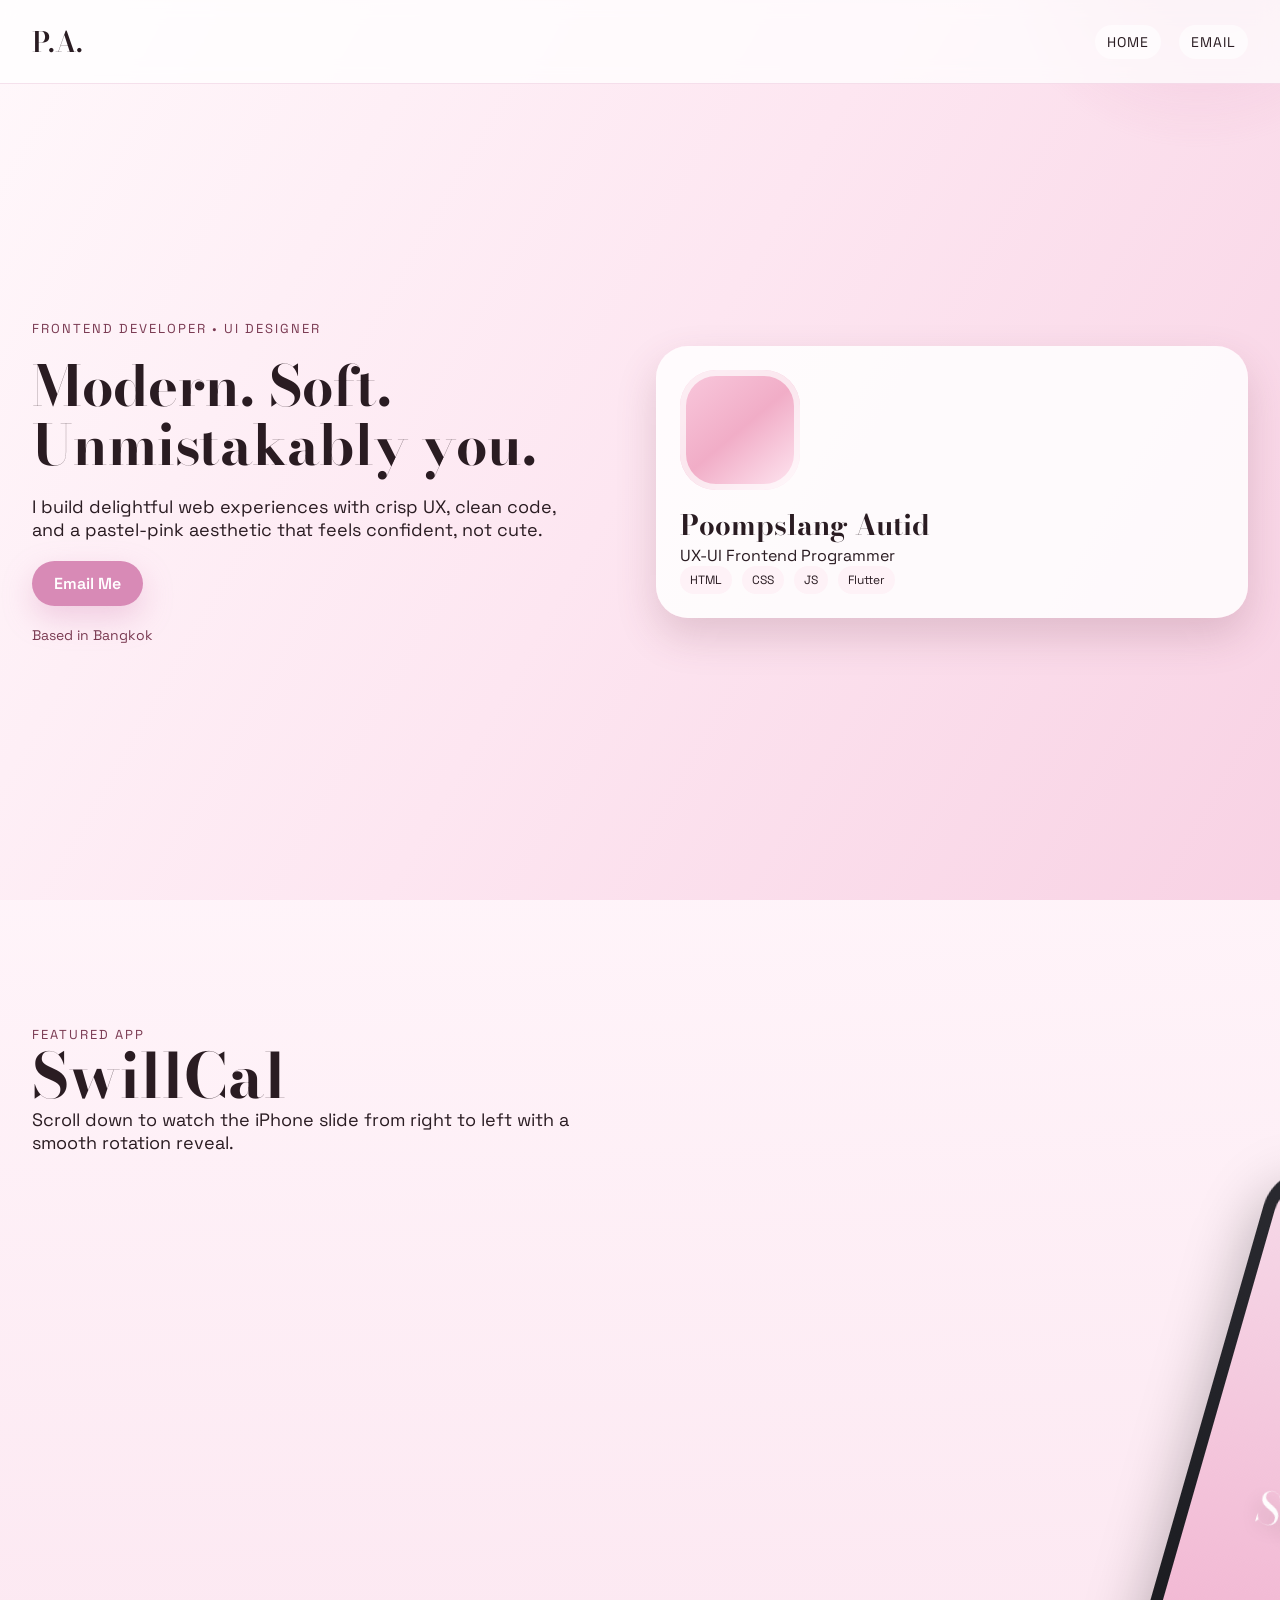
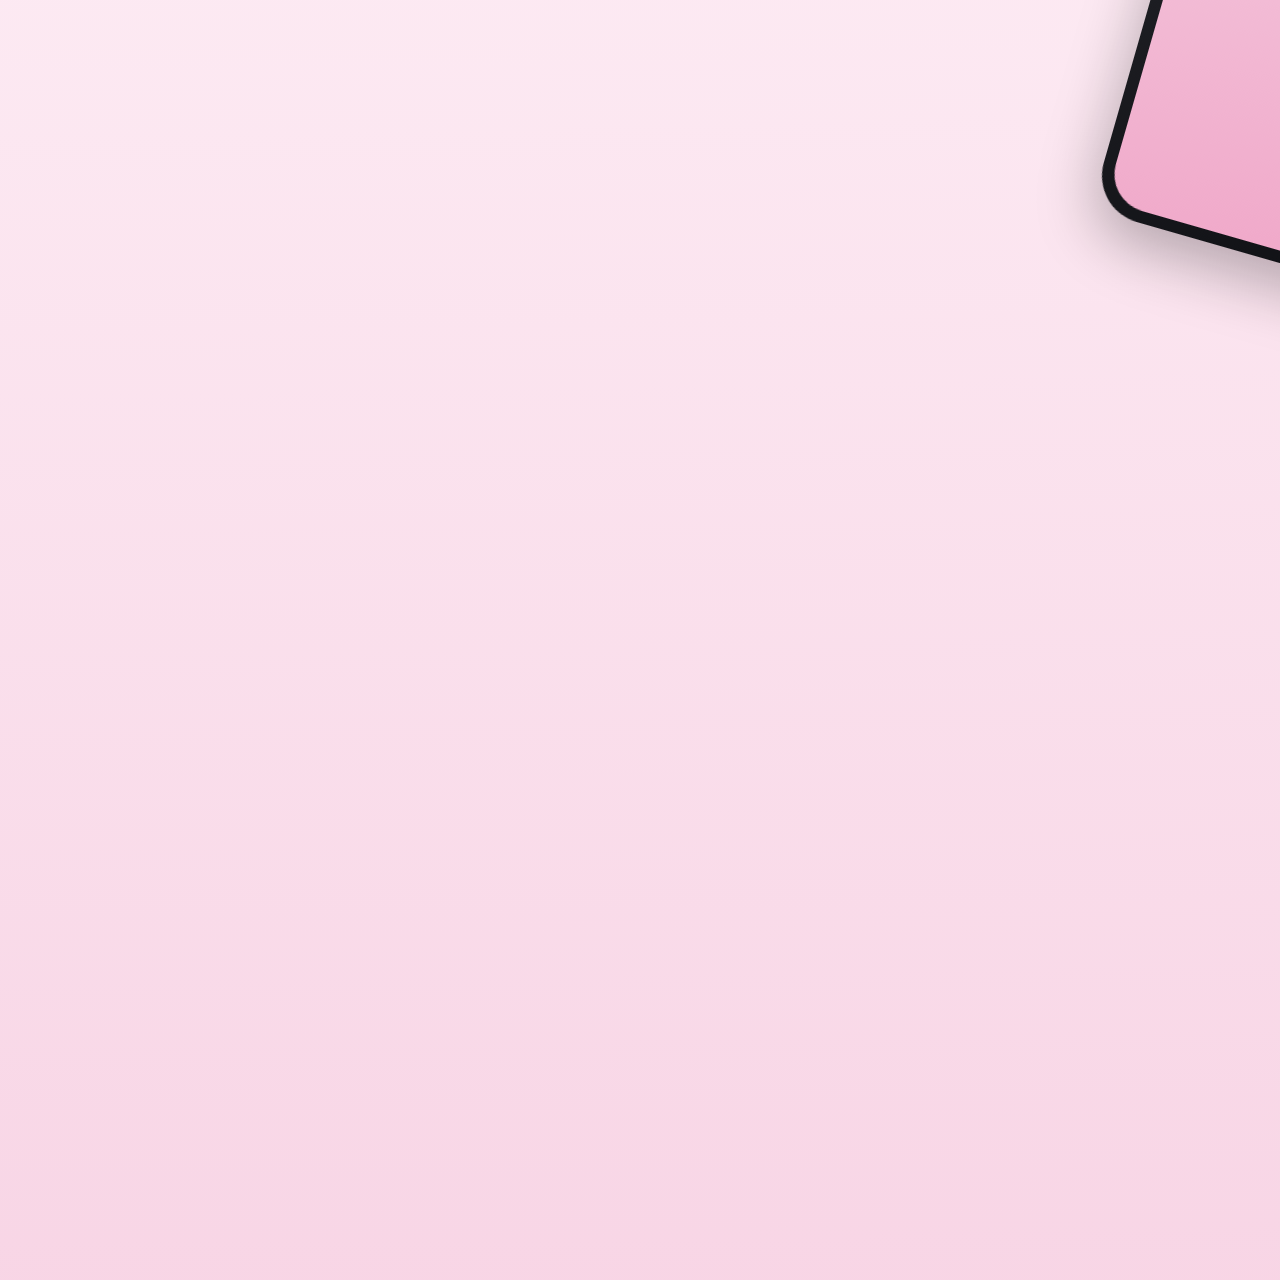
==== index.html @ 68a218cf "190969-2" ====
﻿<!doctype html>
<html lang="en">
  <head>
    <meta charset="utf-8" />
    <meta name="viewport" content="width=device-width, initial-scale=1" />
    <title>Pink Pastel Portfolio</title>
    <link rel="preconnect" href="https://fonts.googleapis.com" />
    <link rel="preconnect" href="https://fonts.gstatic.com" crossorigin />
    <link
      href="https://fonts.googleapis.com/css2?family=Bodoni+Moda:wght@400;500;600;700&family=Space+Grotesk:wght@400;500;600&display=swap"
      rel="stylesheet"
    />
    <link rel="stylesheet" href="styles.css" />
  </head>
  <body>
    <div class="page">
      <header class="hero" id="top">
        <nav class="nav">
          <div class="logo">P.A.</div>
          <div class="nav-links">
            <a href="#top">Home</a>
            <a href="mailto:poompalang8@gmail.com">Email</a>
          </div>
        </nav>

        <div class="hero-grid">
          <div class="hero-copy">
            <p class="eyebrow">Frontend Developer • UI Designer</p>
            <h1>Modern. Soft. Unmistakably you.</h1>
            <p class="lead">
              I build delightful web experiences with crisp UX, clean code, and
              a pastel-pink aesthetic that feels confident, not cute.
            </p>
            <div class="cta-row">
              <a class="btn primary" href="mailto:poompalang8@gmail.com">Email Me</a>
            </div>
            <div class="hero-meta">
              <span>Based in Bangkok</span>
            </div>
          </div>

          <div class="hero-card">
            <div class="avatar"></div>
            <div class="hero-card-body">
              <h2>Poompslang Autid</h2>
              <p>UX-UI Frontend Programmer</p>
              <div class="tag-row">
                <span>HTML</span>
                <span>CSS</span>
                <span>JS</span>
                <span>Flutter</span>
              </div>
            </div>
          </div>
        </div>
      </header>

      <section class="swillcal-showcase" id="swillcal">
        <div class="showcase-copy">
          <p class="eyebrow">Featured App</p>
          <h2>SwillCal</h2>
          <p class="lead">
            Scroll down to watch the iPhone slide from right to left with a smooth
            rotation reveal.
          </p>
        </div>

        <div class="phone-stage" aria-hidden="true">
          <div class="iphone-shell" id="iphoneShell">
            <div class="iphone-notch"></div>
            <div class="iphone-screen">
              <img src="swillcal-app.png" alt="SwillCal app preview" class="phone-screen-image" />
              <div class="screen-fallback">SwillCal</div>
            </div>
          </div>
        </div>
      </section>
    </div>
    <script src="script.js"></script>
  </body>
</html>
---- styles.css ----
﻿:root {
  --pink-100: #fef2f7;
  --pink-500: #d88ab6;
  --rose-700: #7a3a52;
  --ink: #2a1c22;
  --shadow: rgba(122, 58, 82, 0.18);
  --radius-lg: 32px;
  --ease: cubic-bezier(0.2, 0.8, 0.2, 1);
}

* {
  box-sizing: border-box;
  margin: 0;
  padding: 0;
}

body {
  font-family: "Space Grotesk", sans-serif;
  color: var(--ink);
  background: radial-gradient(circle at top left, #fff4f9 0%, #fde7f1 35%, #f8d6e6 70%, #f3c7da 100%);
  overflow-x: hidden;
}

.page {
  min-height: 100vh;
}

a {
  color: inherit;
  text-decoration: none;
}

.hero {
  position: relative;
  min-height: 100vh;
  background: linear-gradient(120deg, #fff8fb 0%, #fde6f1 50%, #f8d2e4 100%);
  display: flex;
  flex-direction: column;
  overflow: hidden;
}

.hero::after {
  content: "";
  position: absolute;
  inset: -30% -10% auto auto;
  width: 420px;
  height: 420px;
  background: radial-gradient(circle, rgba(216, 138, 182, 0.3) 0%, rgba(216, 138, 182, 0) 70%);
  filter: blur(2px);
}

.nav {
  position: absolute;
  top: 0;
  left: 0;
  right: 0;
  display: flex;
  align-items: center;
  justify-content: space-between;
  gap: 16px;
  padding: 20px 32px;
  background: rgba(255, 255, 255, 0.75);
  backdrop-filter: blur(10px);
  border-bottom: 1px solid rgba(216, 138, 182, 0.25);
  z-index: 3;
}

.logo {
  font-family: "Bodoni Moda", serif;
  font-size: 28px;
  font-weight: 600;
  letter-spacing: 1px;
}

.nav-links {
  display: flex;
  gap: 18px;
  font-size: 14px;
  text-transform: uppercase;
  letter-spacing: 1px;
}

.nav-links a {
  padding: 8px 12px;
  border-radius: 999px;
  background: rgba(255, 255, 255, 0.6);
  transition: transform 0.3s var(--ease), box-shadow 0.3s var(--ease);
}

.nav-links a:hover {
  transform: translateY(-2px);
  box-shadow: 0 10px 24px rgba(122, 58, 82, 0.18);
}

.hero-grid {
  flex: 1;
  display: grid;
  grid-template-columns: repeat(auto-fit, minmax(260px, 1fr));
  align-items: center;
  gap: 32px;
  padding: 120px 32px 56px;
}

.hero-copy {
  display: grid;
  gap: 20px;
  position: relative;
  z-index: 1;
}

.eyebrow {
  font-size: 13px;
  text-transform: uppercase;
  letter-spacing: 2px;
  color: var(--rose-700);
}

h1,
h2 {
  font-family: "Bodoni Moda", serif;
  line-height: 1.05;
}

h1 {
  font-size: clamp(36px, 5vw, 56px);
}

.swillcal-showcase h2 {
  font-size: clamp(34px, 6vw, 62px);
}

.lead {
  font-size: 18px;
  max-width: 560px;
}

.cta-row {
  display: flex;
  gap: 16px;
  flex-wrap: wrap;
}

.btn {
  padding: 12px 22px;
  border-radius: 999px;
  font-weight: 600;
  transition: transform 0.3s var(--ease), box-shadow 0.3s var(--ease);
}

.btn.primary {
  background: var(--pink-500);
  color: #fff;
  box-shadow: 0 12px 30px rgba(216, 138, 182, 0.35);
}

.btn:hover {
  transform: translateY(-2px);
}

.hero-meta {
  display: flex;
  gap: 16px;
  font-size: 14px;
  color: var(--rose-700);
}

.hero-card {
  background: rgba(255, 255, 255, 0.85);
  padding: 24px;
  border-radius: var(--radius-lg);
  box-shadow: 0 18px 40px rgba(122, 58, 82, 0.2);
  display: grid;
  gap: 20px;
  animation: float 8s ease-in-out infinite;
}

.avatar {
  width: 120px;
  height: 120px;
  border-radius: 36px;
  background: linear-gradient(140deg, #f9c9dd, #f1adc7, #ffe9f3);
  box-shadow: inset 0 0 0 6px rgba(255, 255, 255, 0.7);
}

.hero-card-body h2 {
  font-size: 28px;
  margin-bottom: 6px;
}

.tag-row {
  display: flex;
  flex-wrap: wrap;
  gap: 10px;
}

.tag-row span {
  background: var(--pink-100);
  padding: 6px 10px;
  border-radius: 999px;
  font-size: 12px;
}

.swillcal-showcase {
  position: relative;
  height: 220vh;
  padding: 14vh 32px;
  background: linear-gradient(180deg, rgba(255, 245, 250, 0.92), rgba(248, 214, 230, 0.95));
}

.showcase-copy {
  position: sticky;
  top: 12vh;
  z-index: 2;
  max-width: 560px;
}

.phone-stage {
  position: sticky;
  top: 14vh;
  height: 72vh;
  pointer-events: none;
}

.iphone-shell {
  position: absolute;
  top: 4vh;
  left: 50%;
  width: min(320px, 84vw);
  aspect-ratio: 9 / 19;
  border-radius: 48px;
  padding: 12px;
  background: linear-gradient(145deg, #2a2a30, #0f1014);
  box-shadow: 0 22px 60px rgba(0, 0, 0, 0.28);
  transform: translate3d(42vw, 0, 0) rotate(16deg);
  will-change: transform;
}

.iphone-notch {
  position: absolute;
  top: 10px;
  left: 50%;
  width: 40%;
  height: 22px;
  border-radius: 0 0 16px 16px;
  background: #0b0b0f;
  transform: translateX(-50%);
  z-index: 2;
}

.iphone-screen {
  position: relative;
  width: 100%;
  height: 100%;
  border-radius: 38px;
  overflow: hidden;
  background: linear-gradient(170deg, #f6d9e8, #f0a8c9);
}

.phone-screen-image {
  width: 100%;
  height: 100%;
  object-fit: cover;
  display: block;
}

.screen-fallback {
  position: absolute;
  inset: 0;
  display: grid;
  place-items: center;
  font-family: "Bodoni Moda", serif;
  font-size: clamp(28px, 5vw, 44px);
  color: rgba(255, 255, 255, 0.95);
  text-shadow: 0 8px 20px rgba(0, 0, 0, 0.2);
}

@keyframes float {
  0%,
  100% {
    transform: translateY(0);
  }
  50% {
    transform: translateY(-12px);
  }
}

@media (max-width: 720px) {
  .nav {
    flex-direction: column;
    align-items: flex-start;
    padding: 16px 20px;
  }

  .nav-links {
    flex-wrap: wrap;
  }

  .hero-grid {
    padding: 130px 20px 40px;
  }

  .swillcal-showcase {
    padding: 12vh 20px;
    height: 200vh;
  }

  .iphone-shell {
    width: min(280px, 86vw);
  }
}
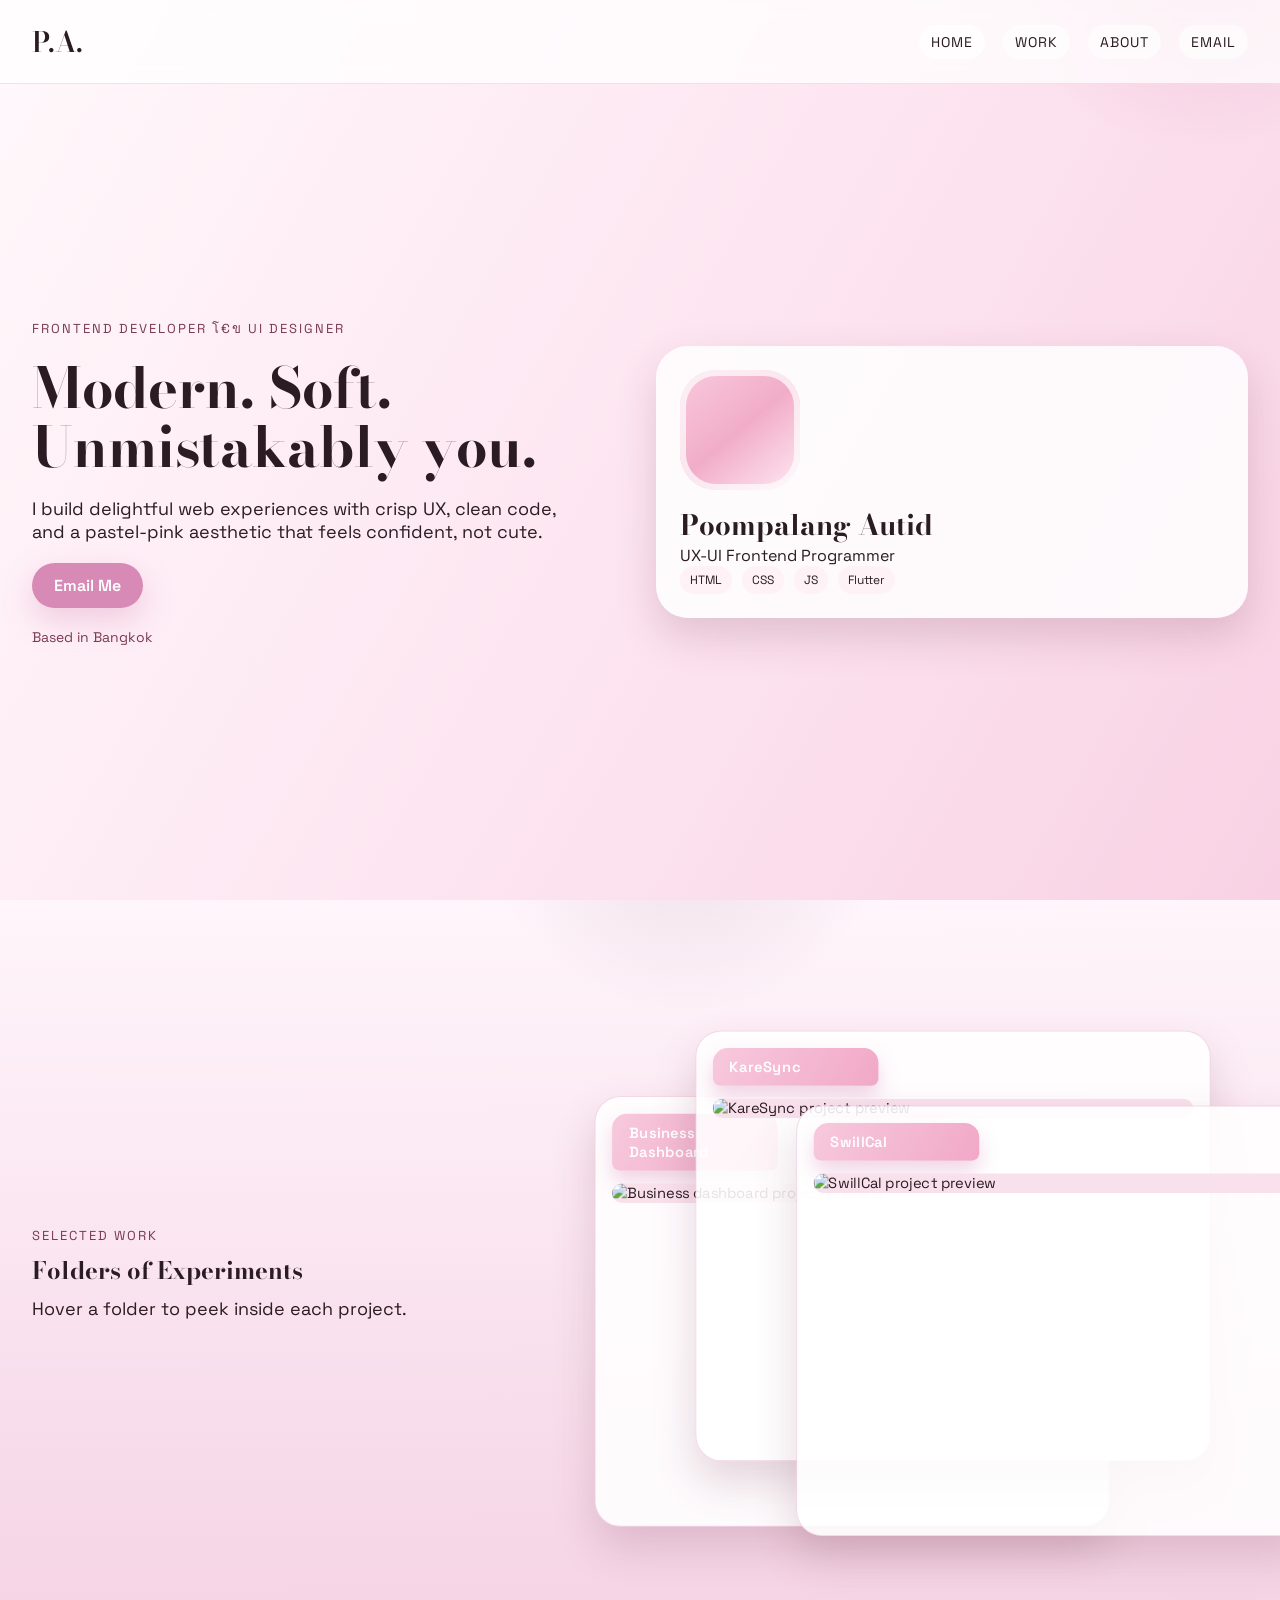
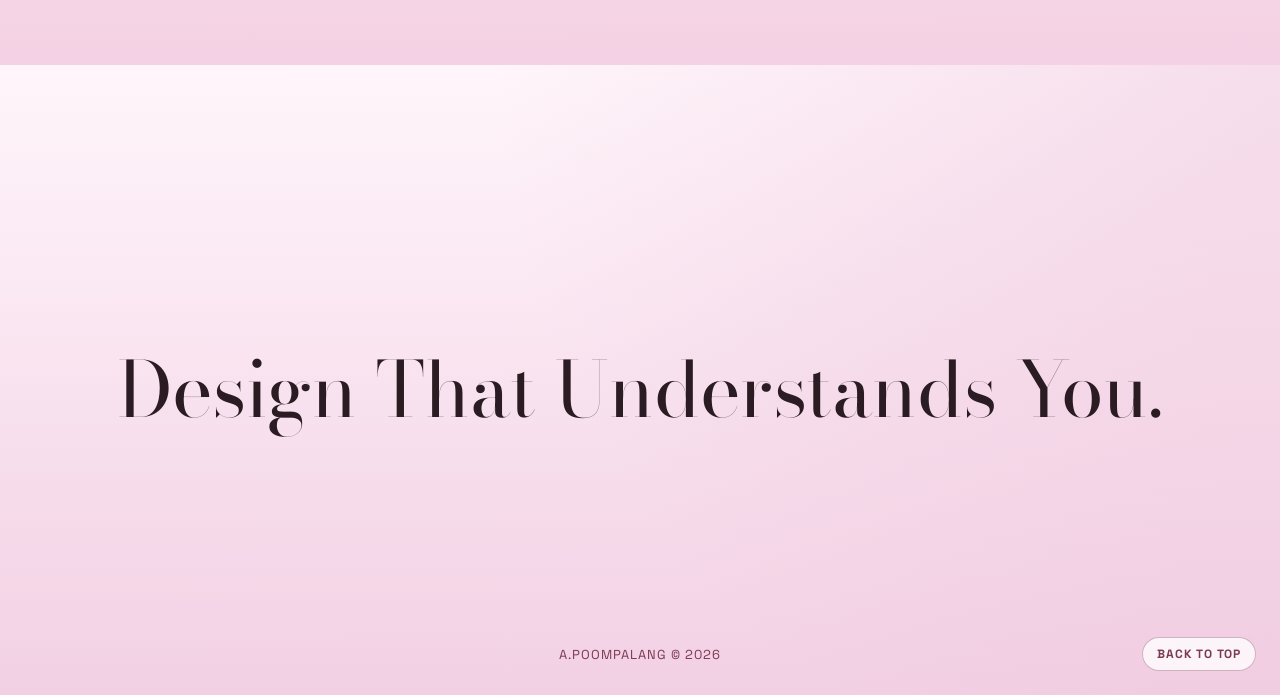
==== commit 78a2fe20: "250369" ====
--- a/index.html
+++ b/index.html
@@ -1,4 +1,4 @@
-﻿<!doctype html>
+<!doctype html>
 <html lang="en">
   <head>
     <meta charset="utf-8" />
@@ -18,14 +18,16 @@
         <nav class="nav">
           <div class="logo">P.A.</div>
           <div class="nav-links">
-            <a href="#top">Home</a>
+            <a href="index.html#top">Home</a>
+            <a href="index.html#work">Work</a>
+            <a href="about.html">About</a>
             <a href="mailto:poompalang8@gmail.com">Email</a>
           </div>
         </nav>
 
         <div class="hero-grid">
           <div class="hero-copy">
-            <p class="eyebrow">Frontend Developer • UI Designer</p>
+            <p class="eyebrow">Frontend Developer โ€ข UI Designer</p>
             <h1>Modern. Soft. Unmistakably you.</h1>
             <p class="lead">
               I build delightful web experiences with crisp UX, clean code, and
@@ -42,7 +44,7 @@
           <div class="hero-card">
             <div class="avatar"></div>
             <div class="hero-card-body">
-              <h2>Poompslang Autid</h2>
+              <h2>Poompalang Autid</h2>
               <p>UX-UI Frontend Programmer</p>
               <div class="tag-row">
                 <span>HTML</span>
@@ -54,28 +56,69 @@
           </div>
         </div>
       </header>
-
-      <section class="swillcal-showcase" id="swillcal">
-        <div class="showcase-copy">
-          <p class="eyebrow">Featured App</p>
-          <h2>SwillCal</h2>
-          <p class="lead">
-            Scroll down to watch the iPhone slide from right to left with a smooth
-            rotation reveal.
-          </p>
+      <section class="work-folders" id="work">
+        <div class="work-header">
+          <p class="eyebrow">Selected Work</p>
+          <h2>Folders of Experiments</h2>
+          <p class="lead">Hover a folder to peek inside each project.</p>
         </div>
 
-        <div class="phone-stage" aria-hidden="true">
-          <div class="iphone-shell" id="iphoneShell">
-            <div class="iphone-notch"></div>
-            <div class="iphone-screen">
-              <img src="swillcal-app.png" alt="SwillCal app preview" class="phone-screen-image" />
-              <div class="screen-fallback">SwillCal</div>
+                <div class="folder-stack" aria-label="Project folders">
+          <a class="folder-card" href="business-dashboard.html" style="--offset-x: -18%; --offset-y: 8%;">
+            <div class="folder-tab">Business Dashboard</div>
+            <div class="folder-body">
+              <img src="work-3.jpg" alt="Business dashboard project preview" />
             </div>
-          </div>
+          </a>
+
+          <a class="folder-card" href="karesync.html" style="--offset-x: 0%; --offset-y: -6%;">
+            <div class="folder-tab">KareSync</div>
+            <div class="folder-body">
+              <img src="work-2.jpg" alt="KareSync project preview" />
+            </div>
+          </a>
+
+          <a class="folder-card" href="swillcal.html" style="--offset-x: 18%; --offset-y: 10%;">
+            <div class="folder-tab">SwillCal</div>
+            <div class="folder-body">
+              <img src="work-1.jpg" alt="SwillCal project preview" />
+            </div>
+          </a>
         </div>
+      
       </section>
-    </div>
+                  <section class="design-footer" aria-label="Design statement">
+        <div class="design-stage">
+          <a class="design-target" href="about.html" aria-label="Go to About page">
+            <span class="design-text">Design That Understands You.</span>
+            <div class="design-box" aria-hidden="true">
+              <span class="handle tl"></span>
+              <span class="handle tc"></span>
+              <span class="handle tr"></span>
+              <span class="handle cl"></span>
+              <span class="handle cr"></span>
+              <span class="handle bl"></span>
+              <span class="handle bc"></span>
+              <span class="handle br"></span>
+              <span class="design-label">Text</span>
+            </div>
+            <div class="hover-cursor" aria-hidden="true">
+              <span class="cursor-pill">explore more.</span>
+              <span class="cursor-star star-a"></span>
+              <span class="cursor-star star-b"></span>
+            </div>
+                    </a>
+        </div>
+        <div class="design-footer-meta">
+          <p class="footer-signature">A.POOMPALANG &copy; 2026</p>
+          <a class="back-top" href="#top">Back to top</a>
+        </div>
+      </section>    </div>
     <script src="script.js"></script>
   </body>
 </html>
+
+
+
+
+
--- a/styles.css
+++ b/styles.css
@@ -1,4 +1,4 @@
-﻿:root {
+:root {
   --pink-100: #fef2f7;
   --pink-500: #d88ab6;
   --rose-700: #7a3a52;
@@ -6,6 +6,7 @@
   --shadow: rgba(122, 58, 82, 0.18);
   --radius-lg: 32px;
   --ease: cubic-bezier(0.2, 0.8, 0.2, 1);
+  --heart-cursor: url("data:image/svg+xml,%3Csvg xmlns=%22http://www.w3.org/2000/svg%22 width=%2228%22 height=%2228%22 viewBox=%220 0 28 28%22%3E%3Cpath fill=%22%23f07aac%22 d=%22M14 24.2 4.8 14.9C2.4 12.5 2.4 8.6 4.8 6.2 7.2 3.8 11.1 3.8 13.5 6.2L14 6.7l.5-.5c2.4-2.4 6.3-2.4 8.7 0 2.4 2.4 2.4 6.3 0 8.7z%22/%3E%3Cpath fill=%22%23ffc1de%22 d=%22M10 7.7c.9-.9 2-.9 2.9 0l1.1 1.1-1.3 1.3-1-1c-.4-.4-.9-.4-1.3 0l-.6.6-1.3-1.3z%22/%3E%3C/svg%3E") 12 12;
 }
 
 * {
@@ -19,6 +20,18 @@
   color: var(--ink);
   background: radial-gradient(circle at top left, #fff4f9 0%, #fde7f1 35%, #f8d6e6 70%, #f3c7da 100%);
   overflow-x: hidden;
+  cursor: var(--heart-cursor), auto;
+}
+
+a,
+button,
+.btn,
+.folder-card,
+.design-target,
+.detail-back,
+.about-home,
+.back-top {
+  cursor: var(--heart-cursor), pointer;
 }
 
 .page {
@@ -62,7 +75,7 @@
   background: rgba(255, 255, 255, 0.75);
   backdrop-filter: blur(10px);
   border-bottom: 1px solid rgba(216, 138, 182, 0.25);
-  z-index: 3;
+  z-index: 30;
 }
 
 .logo {
@@ -125,7 +138,7 @@
   font-size: clamp(36px, 5vw, 56px);
 }
 
-.swillcal-showcase h2 {
+.app-showcase h2 {
   font-size: clamp(34px, 6vw, 62px);
 }
 
@@ -200,78 +213,496 @@
   font-size: 12px;
 }
 
-.swillcal-showcase {
-  position: relative;
-  height: 220vh;
-  padding: 14vh 32px;
-  background: linear-gradient(180deg, rgba(255, 245, 250, 0.92), rgba(248, 214, 230, 0.95));
-}
-
-.showcase-copy {
-  position: sticky;
-  top: 12vh;
+.work-folders {
+  min-height: 85vh;
+  padding: 12vh 32px 14vh;
+  background: linear-gradient(180deg, rgba(255, 246, 251, 0.96), rgba(244, 209, 228, 0.95));
+  display: grid;
+  grid-template-columns: repeat(2, minmax(0, 1fr));
+  align-items: center;
+  gap: 36px;
+  position: relative;
+  overflow: hidden;
+}
+
+.work-folders::before {
+  content: "";
+  position: absolute;
+  inset: -40% 30% auto auto;
+  width: 420px;
+  height: 420px;
+  background: radial-gradient(circle, rgba(122, 58, 82, 0.14) 0%, rgba(122, 58, 82, 0) 70%);
+  z-index: 0;
+}
+
+.work-header {
+  position: relative;
   z-index: 2;
+  display: grid;
+  gap: 14px;
   max-width: 560px;
 }
 
-.phone-stage {
-  position: sticky;
-  top: 14vh;
-  height: 72vh;
-  pointer-events: none;
-}
-
-.iphone-shell {
-  position: absolute;
-  top: 4vh;
-  left: 50%;
-  width: min(320px, 84vw);
-  aspect-ratio: 9 / 19;
-  border-radius: 48px;
-  padding: 12px;
-  background: linear-gradient(145deg, #2a2a30, #0f1014);
-  box-shadow: 0 22px 60px rgba(0, 0, 0, 0.28);
-  transform: translate3d(42vw, 0, 0) rotate(16deg);
-  will-change: transform;
-}
-
-.iphone-notch {
-  position: absolute;
-  top: 10px;
-  left: 50%;
-  width: 40%;
-  height: 22px;
-  border-radius: 0 0 16px 16px;
-  background: #0b0b0f;
-  transform: translateX(-50%);
+.folder-stack {
+  position: relative;
+  justify-self: end;
+  width: 100%;
+  min-height: 520px;
+  display: grid;
+  place-items: center;
+  gap: 20px;
   z-index: 2;
 }
 
-.iphone-screen {
-  position: relative;
-  width: 100%;
-  height: 100%;
-  border-radius: 38px;
+.folder-card {
+  position: absolute;
+  width: min(560px, 48vw);
+  min-height: 52vh;
+  border-radius: 28px;
+  background: rgba(255, 255, 255, 0.88);
+  box-shadow: 0 22px 46px rgba(122, 58, 82, 0.2);
+  border: 1px solid rgba(216, 138, 182, 0.35);
+  padding: 18px 18px 22px;
+  transform: translate(var(--offset-x), var(--offset-y)) scale(0.92);
+  transition: transform 0.45s var(--ease), box-shadow 0.45s var(--ease);
+}
+
+.folder-tab {
+  width: 180px;
+  padding: 10px 18px;
+  border-radius: 16px 16px 8px 8px;
+  background: linear-gradient(120deg, #f7c9dd, #f1a8c7);
+  color: #fff;
+  font-weight: 600;
+  letter-spacing: 0.5px;
+  box-shadow: 0 12px 22px rgba(216, 138, 182, 0.35);
+}
+
+.folder-body {
+  margin-top: 14px;
+  border-radius: 20px;
   overflow: hidden;
-  background: linear-gradient(170deg, #f6d9e8, #f0a8c9);
-}
-
-.phone-screen-image {
+  background: #f9e1ec;
+  height: 68%;
+  display: grid;
+  place-items: center;
+}
+
+.folder-body img {
   width: 100%;
   height: 100%;
   object-fit: cover;
   display: block;
 }
 
-.screen-fallback {
-  position: absolute;
-  inset: 0;
+.folder-card:hover,
+.folder-card:focus-within {
+  transform: translate(var(--offset-x), var(--offset-y)) scale(1) translateY(-12px);
+  box-shadow: 0 30px 70px rgba(122, 58, 82, 0.28);
+  z-index: 5;
+}
+
+.design-footer {
+  min-height: 70vh;
+  padding: 12vh 24px 88px;
+  position: relative;
+  display: grid;
+  align-items: center;
+  background: radial-gradient(circle at top right, rgba(216, 138, 182, 0.22), transparent 55%),
+    linear-gradient(180deg, rgba(255, 246, 251, 0.98), rgba(242, 208, 228, 0.96));
+}
+
+.design-stage {
+  width: 100%;
+  display: flex;
+  justify-content: center;
+}
+
+.design-target {
+  position: relative;
+  display: inline-block;
+  text-align: center;
+}
+
+.design-target.is-hovering {
+  cursor: var(--heart-cursor), pointer;
+}
+
+.design-text {
+  font-family: "Bodoni Moda", serif;
+  font-size: clamp(44px, 6vw, 92px);
+  line-height: 1.04;
+}
+
+.design-box {
+  position: absolute;
+  inset: -22px -28px;
+  border: 2px solid rgba(122, 58, 82, 0.55);
+  border-radius: 16px;
+  opacity: 0;
+  transform: translateY(8px) scale(0.98);
+  transition: opacity 0.4s var(--ease), transform 0.4s var(--ease);
+  pointer-events: none;
+}
+
+.design-target:hover .design-box {
+  opacity: 1;
+  transform: translateY(0) scale(1);
+}
+
+.design-label {
+  position: absolute;
+  top: -14px;
+  left: 18px;
+  padding: 4px 10px;
+  font-size: 11px;
+  letter-spacing: 1px;
+  text-transform: uppercase;
+  border-radius: 10px;
+  background: #fff;
+  color: var(--rose-700);
+  border: 1px solid rgba(122, 58, 82, 0.35);
+}
+
+.handle {
+  position: absolute;
+  width: 10px;
+  height: 10px;
+  border-radius: 50%;
+  background: #fff;
+  border: 2px solid var(--rose-700);
+}
+
+.handle.tl { top: -6px; left: -6px; }
+.handle.tc { top: -6px; left: 50%; transform: translateX(-50%); }
+.handle.tr { top: -6px; right: -6px; }
+.handle.cl { top: 50%; left: -6px; transform: translateY(-50%); }
+.handle.cr { top: 50%; right: -6px; transform: translateY(-50%); }
+.handle.bl { bottom: -6px; left: -6px; }
+.handle.bc { bottom: -6px; left: 50%; transform: translateX(-50%); }
+.handle.br { bottom: -6px; right: -6px; }
+
+.hover-cursor {
+  position: absolute;
+  left: 0;
+  top: 0;
+  opacity: 0;
+  transform: translate(calc(var(--cursor-x, 0px) + 16px), calc(var(--cursor-y, 0px) - 16px)) scale(0.88);
+  transition: opacity 0.22s ease, transform 0.22s ease;
+  pointer-events: none;
+  z-index: 6;
+}
+
+.design-target.is-hovering .hover-cursor,
+.design-target:hover .hover-cursor {
+  opacity: 1;
+  transform: translate(calc(var(--cursor-x, 0px) + 16px), calc(var(--cursor-y, 0px) - 16px)) scale(1);
+}
+
+.cursor-pill {
+  display: inline-block;
+  padding: 8px 14px;
+  border-radius: 999px;
+  border: 1px solid rgba(122, 58, 82, 0.36);
+  background: linear-gradient(120deg, rgba(255, 255, 255, 0.96), rgba(255, 232, 244, 0.96));
+  color: var(--rose-700);
+  font-size: 12px;
+  font-weight: 700;
+  letter-spacing: 0.8px;
+  text-transform: lowercase;
+}
+
+.cursor-star {
+  position: absolute;
+  width: 8px;
+  height: 8px;
+  background: #fff;
+  border: 1px solid rgba(122, 58, 82, 0.4);
+  transform: rotate(45deg);
+}
+
+.star-a { right: -6px; top: -4px; }
+.star-b { left: -4px; bottom: -6px; }
+
+.design-footer-meta {
+  position: absolute;
+  left: 24px;
+  right: 24px;
+  bottom: 24px;
+  display: grid;
+  grid-template-columns: 1fr auto 1fr;
+  align-items: center;
+}
+
+.footer-signature {
+  grid-column: 2;
+  justify-self: center;
+  font-size: 13px;
+  letter-spacing: 1px;
+  color: var(--rose-700);
+}
+
+.back-top {
+  grid-column: 3;
+  justify-self: end;
+  padding: 8px 14px;
+  border-radius: 999px;
+  border: 1px solid rgba(122, 58, 82, 0.35);
+  background: rgba(255, 255, 255, 0.78);
+  color: var(--rose-700);
+  font-size: 12px;
+  font-weight: 700;
+  letter-spacing: 0.8px;
+  text-transform: uppercase;
+}
+
+.back-top:hover {
+  transform: translateY(-2px);
+  box-shadow: 0 10px 24px rgba(122, 58, 82, 0.18);
+}
+
+/* Shared subpage styles */
+body.subpage {
+  min-height: 100vh;
+  padding: 0;
+}
+
+.subpage-shell {
+  width: 100%;
+  max-width: none;
+  margin: 0;
+  padding: 0 32px;
+  display: grid;
+  gap: 24px;
+}
+
+.detail-back {
+  display: inline-block;
+  width: fit-content;
+  text-decoration: none;
+  font-weight: 600;
+  color: var(--rose-700);
+  background: rgba(255, 255, 255, 0.8);
+  border: 1px solid rgba(216, 138, 182, 0.4);
+  border-radius: 999px;
+  padding: 10px 16px;
+}
+
+.detail-hero {
+  background: rgba(255, 255, 255, 0.82);
+  border-radius: 28px;
+  box-shadow: 0 18px 40px var(--shadow);
+  padding: 30px;
+  display: grid;
+  gap: 14px;
+}
+
+.detail-hero h1 {
+  font-family: "Bodoni Moda", serif;
+  font-size: clamp(34px, 6vw, 54px);
+}
+
+.detail-meta {
+  color: var(--rose-700);
+}
+
+.detail-grid {
+  display: grid;
+  grid-template-columns: repeat(auto-fit, minmax(240px, 1fr));
+  gap: 20px;
+}
+
+.detail-card {
+  background: rgba(255, 255, 255, 0.86);
+  border-radius: 20px;
+  box-shadow: 0 14px 30px var(--shadow);
+  padding: 22px;
+  display: grid;
+  gap: 12px;
+}
+
+.detail-card h2,
+.about-pill h2 {
+  font-family: "Bodoni Moda", serif;
+}
+
+.detail-card ul {
+  padding-left: 18px;
+  display: grid;
+  gap: 8px;
+}
+
+.preview-block {
+  margin-top: 6px;
+  background: linear-gradient(160deg, #f5bfd8, #ef9fc3);
+  border-radius: 24px;
+  min-height: 260px;
   display: grid;
   place-items: center;
+  overflow: hidden;
+}
+
+.preview-block img {
+  width: 100%;
+  height: 100%;
+  object-fit: cover;
+  display: block;
+}
+
+.preview-fallback {
   font-family: "Bodoni Moda", serif;
-  font-size: clamp(28px, 5vw, 44px);
+  font-size: clamp(28px, 5vw, 42px);
   color: rgba(255, 255, 255, 0.95);
-  text-shadow: 0 8px 20px rgba(0, 0, 0, 0.2);
+}
+
+.notebook-stage {
+  height: 64vh;
+  display: grid;
+  place-items: center;
+  gap: 10px;
+  pointer-events: none;
+  opacity: 0;
+  transform: translateY(60px);
+  transition: opacity 1.6s ease, transform 1.6s ease;
+}
+
+.app-showcase.is-visible .notebook-stage {
+  opacity: 1;
+  transform: translateY(0);
+}
+
+.notebook-shell {
+  width: min(560px, 92vw);
+  aspect-ratio: 16 / 10;
+  border-radius: 20px;
+  padding: 14px;
+  background: linear-gradient(145deg, #1c1d24, #0f1014);
+  box-shadow: 0 22px 60px rgba(0, 0, 0, 0.28);
+  position: relative;
+}
+
+.notebook-camera {
+  position: absolute;
+  top: 10px;
+  left: 50%;
+  width: 10px;
+  height: 10px;
+  border-radius: 999px;
+  background: radial-gradient(circle, #3a3c44 0%, #0b0b0f 70%);
+  transform: translateX(-50%);
+}
+
+.notebook-screen {
+  position: relative;
+  width: 100%;
+  height: 100%;
+  border-radius: 12px;
+  overflow: hidden;
+  background: linear-gradient(170deg, #f6d9e8, #f0a8c9);
+}
+
+.notebook-screen-image {
+  width: 100%;
+  height: 100%;
+  object-fit: cover;
+  display: block;
+}
+
+.notebook-base {
+  width: min(620px, 98vw);
+  height: 18px;
+  border-radius: 0 0 24px 24px;
+  background: linear-gradient(120deg, #2a2b32, #15161c);
+  box-shadow: 0 14px 26px rgba(0, 0, 0, 0.25);
+}
+
+.about-card {
+  background: rgba(255, 255, 255, 0.86);
+  border: 1px solid rgba(216, 138, 182, 0.35);
+  border-radius: 28px;
+  box-shadow: 0 18px 42px rgba(122, 58, 82, 0.18);
+  padding: clamp(24px, 5vw, 42px);
+  display: grid;
+  gap: 18px;
+}
+
+.about-eyebrow {
+  color: var(--rose-700);
+  text-transform: uppercase;
+  letter-spacing: 2px;
+  font-size: 12px;
+}
+
+.about-title {
+  font-family: "Bodoni Moda", serif;
+  font-size: clamp(40px, 7vw, 84px);
+  line-height: 0.98;
+}
+
+.about-lead {
+  max-width: 760px;
+  font-size: clamp(18px, 2.5vw, 24px);
+  line-height: 1.45;
+}
+
+.about-grid {
+  display: grid;
+  grid-template-columns: repeat(3, minmax(0, 1fr));
+  gap: 16px;
+}
+
+.about-pill {
+  background: rgba(255, 255, 255, 0.9);
+  border: 1px solid rgba(216, 138, 182, 0.38);
+  border-radius: 20px;
+  padding: 16px;
+  display: grid;
+  gap: 8px;
+}
+
+.about-footer {
+  display: flex;
+  justify-content: space-between;
+  align-items: center;
+  gap: 14px;
+  font-size: 13px;
+  color: var(--rose-700);
+}
+
+.about-home {
+  padding: 9px 14px;
+  border-radius: 999px;
+  border: 1px solid rgba(122, 58, 82, 0.35);
+  background: rgba(255, 255, 255, 0.82);
+  font-weight: 700;
+  letter-spacing: 0.6px;
+  text-transform: uppercase;
+}
+
+/* Index-style nav on subpages */
+.subpage {
+  padding-top: 0;
+}
+
+.subpage .nav {
+  position: relative;
+  top: auto;
+  left: auto;
+  right: auto;
+  max-width: none;
+  margin: 0;
+  padding-left: 32px;
+  padding-right: 32px;
+  border-radius: 0;
+}
+
+.subpage .nav .logo {
+  font-size: 28px;
+}
+
+.subpage .nav .nav-links {
+  font-size: 14px;
+  letter-spacing: 1px;
 }
 
 @keyframes float {
@@ -281,6 +712,37 @@
   }
   50% {
     transform: translateY(-12px);
+  }
+}
+
+@media (max-width: 900px) {
+  .work-folders {
+    grid-template-columns: 1fr;
+  }
+
+  .folder-stack {
+    justify-self: stretch;
+    min-height: 420px;
+  }
+
+  .folder-card {
+    position: relative;
+    width: min(640px, 92vw);
+    min-height: 52vh;
+    transform: none;
+  }
+
+  .folder-body {
+    height: 68%;
+  }
+
+  .about-grid {
+    grid-template-columns: 1fr;
+  }
+
+  .about-footer {
+    flex-direction: column;
+    align-items: flex-start;
   }
 }
 
@@ -299,12 +761,79 @@
     padding: 130px 20px 40px;
   }
 
-  .swillcal-showcase {
+  .work-folders {
+    padding: 10vh 20px 12vh;
+  }
+
+  .design-footer {
+    min-height: 60vh;
+    padding: 10vh 20px 88px;
+  }
+
+  .design-footer-meta {
+    left: 20px;
+    right: 20px;
+    bottom: 20px;
+    grid-template-columns: 1fr;
+    gap: 10px;
+    justify-items: center;
+  }
+
+  .footer-signature,
+  .back-top {
+    grid-column: 1;
+    justify-self: center;
+  }
+
+  .design-box {
+    inset: -18px -18px;
+  }
+
+  .hover-cursor {
+    display: none;
+  }
+
+  .subpage {
+    padding-top: 116px;
+  }
+
+  .subpage-shell {
+    padding: 0 20px;
+  }
+
+  .subpage .nav {
+    padding-left: 20px;
+    padding-right: 20px;
+  }
+
+  .app-showcase {
     padding: 12vh 20px;
-    height: 200vh;
+    grid-template-columns: 1fr;
+    min-height: 100vh;
+  }
+
+  .phone-stage,
+  .notebook-stage {
+    height: 56vh;
   }
 
   .iphone-shell {
     width: min(280px, 86vw);
   }
-}
+
+  .notebook-shell {
+    width: min(460px, 96vw);
+  }
+}
+/* Extra scroll space for iPhone slide sections */
+.swillcal-showcase,
+.karesync-showcase {
+  min-height: 130vh;
+}
+
+@media (max-width: 720px) {
+  .swillcal-showcase,
+  .karesync-showcase {
+    min-height: 120vh;
+  }
+}
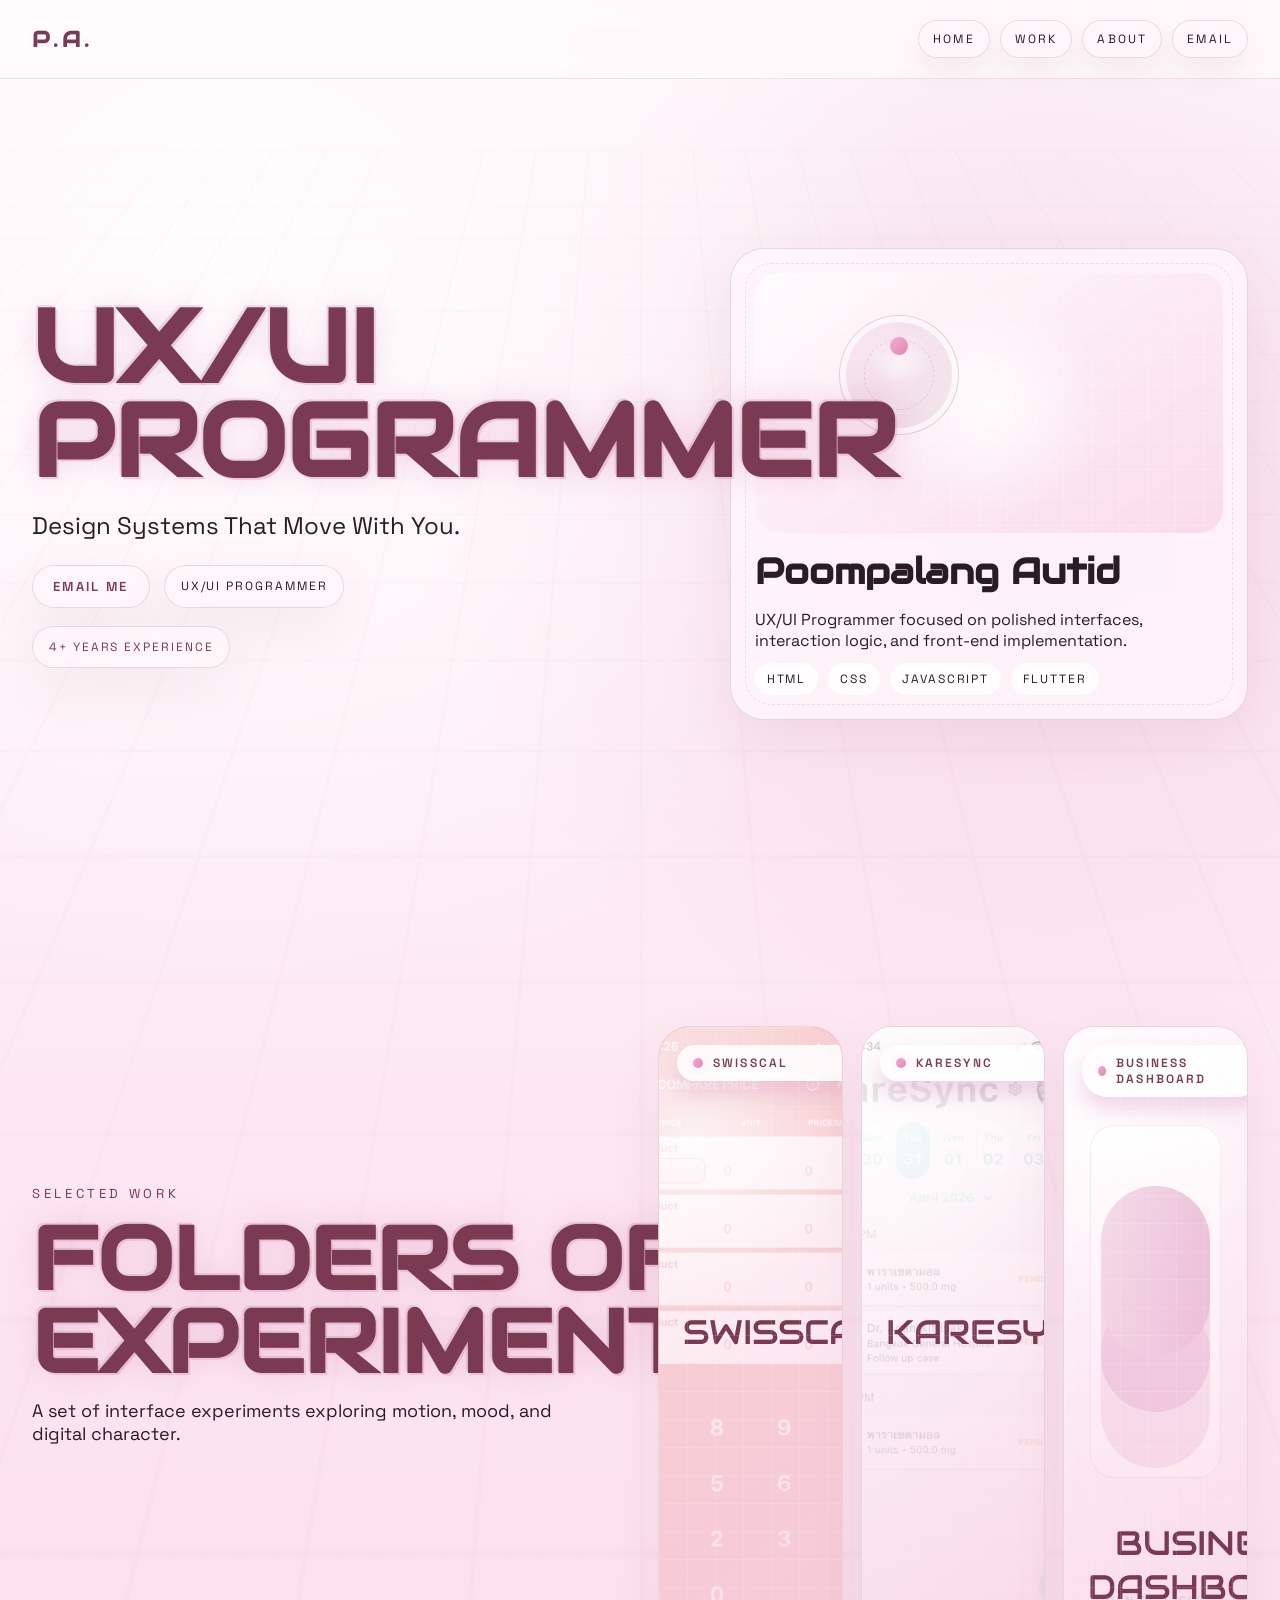
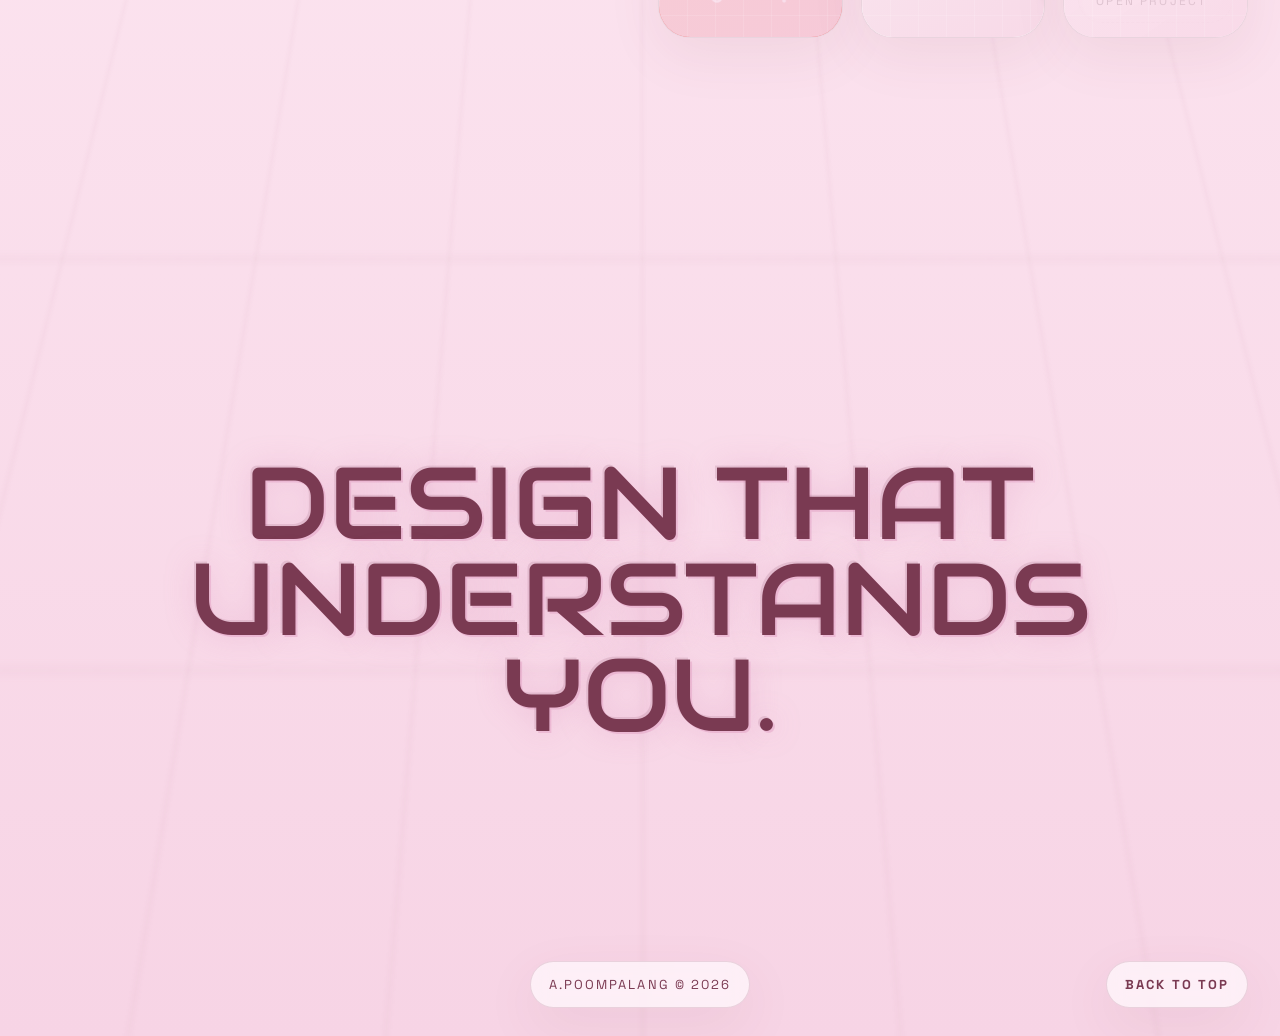
==== commit 8857b199: "240469" ====
--- a/index.html
+++ b/index.html
@@ -3,16 +3,16 @@
   <head>
     <meta charset="utf-8" />
     <meta name="viewport" content="width=device-width, initial-scale=1" />
-    <title>Pink Pastel Portfolio</title>
+    <title>Poompalang Portfolio</title>
     <link rel="preconnect" href="https://fonts.googleapis.com" />
     <link rel="preconnect" href="https://fonts.gstatic.com" crossorigin />
     <link
-      href="https://fonts.googleapis.com/css2?family=Bodoni+Moda:wght@400;500;600;700&family=Space+Grotesk:wght@400;500;600&display=swap"
+      href="https://fonts.googleapis.com/css2?family=Audiowide&family=Bodoni+Moda:wght@400;500;600;700&family=Space+Grotesk:wght@400;500;600&display=swap"
       rel="stylesheet"
     />
     <link rel="stylesheet" href="styles.css" />
-  </head>
-  <body>
+    </head>
+  <body class="index-future">
     <div class="page">
       <header class="hero" id="top">
         <nav class="nav">
@@ -27,67 +27,72 @@
 
         <div class="hero-grid">
           <div class="hero-copy">
-            <p class="eyebrow">Frontend Developer โ€ข UI Designer</p>
-            <h1>Modern. Soft. Unmistakably you.</h1>
+            <!-- <p class="eyebrow">Retro Futurism Portfolio</p> -->
+            <h1><span>UX/UI</span><span>Programmer</span></h1>
             <p class="lead">
-              I build delightful web experiences with crisp UX, clean code, and
-              a pastel-pink aesthetic that feels confident, not cute.
+              Design Systems That Move With You.
             </p>
             <div class="cta-row">
               <a class="btn primary" href="mailto:poompalang8@gmail.com">Email Me</a>
+              <span class="hero-signal">UX/UI Programmer</span>
             </div>
             <div class="hero-meta">
-              <span>Based in Bangkok</span>
+              <span>4+ Years Experience</span>
             </div>
           </div>
 
           <div class="hero-card">
-            <div class="avatar"></div>
+            <div class="hero-card-top">
+              <div class="avatar"></div>
+            </div>
             <div class="hero-card-body">
               <h2>Poompalang Autid</h2>
-              <p>UX-UI Frontend Programmer</p>
+              <p>UX/UI Programmer focused on polished interfaces, interaction logic, and front-end implementation.</p>
               <div class="tag-row">
                 <span>HTML</span>
                 <span>CSS</span>
-                <span>JS</span>
+                <span>JavaScript</span>
                 <span>Flutter</span>
               </div>
             </div>
           </div>
         </div>
       </header>
+
       <section class="work-folders" id="work">
         <div class="work-header">
           <p class="eyebrow">Selected Work</p>
           <h2>Folders of Experiments</h2>
-          <p class="lead">Hover a folder to peek inside each project.</p>
+          <p class="lead">A set of interface experiments exploring motion, mood, and digital character.</p>
         </div>
 
-                <div class="folder-stack" aria-label="Project folders">
-          <a class="folder-card" href="business-dashboard.html" style="--offset-x: -18%; --offset-y: 8%;">
-            <div class="folder-tab">Business Dashboard</div>
+        <div class="folder-stack" aria-label="Project folders">
+          <a class="folder-card" href="swisscal.html">
+            <div class="folder-tab">SwissCal</div>
             <div class="folder-body">
-              <img src="work-3.jpg" alt="Business dashboard project preview" />
+              <img src="assets/swisscal/compare.png" alt="SwissCal project preview" onerror="this.style.display='none'; this.nextElementSibling.hidden=false;" />
+              <div class="folder-preview-fallback" hidden>SwissCal</div>
             </div>
           </a>
 
-          <a class="folder-card" href="karesync.html" style="--offset-x: 0%; --offset-y: -6%;">
+          <a class="folder-card" href="karesync.html">
             <div class="folder-tab">KareSync</div>
             <div class="folder-body">
-              <img src="work-2.jpg" alt="KareSync project preview" />
+              <img src="assets/karesync/dashboard.png" alt="KareSync project preview" onerror="this.style.display='none'; this.nextElementSibling.hidden=false;" />
+              <div class="folder-preview-fallback" hidden>KareSync</div>
             </div>
           </a>
 
-          <a class="folder-card" href="swillcal.html" style="--offset-x: 18%; --offset-y: 10%;">
-            <div class="folder-tab">SwillCal</div>
+          <a class="folder-card" href="business-dashboard.html">
+            <div class="folder-tab">Business Dashboard</div>
             <div class="folder-body">
-              <img src="work-1.jpg" alt="SwillCal project preview" />
+              <div class="folder-preview-fallback dashboard-fallback">Business Dashboard</div>
             </div>
           </a>
         </div>
-      
       </section>
-                  <section class="design-footer" aria-label="Design statement">
+
+      <section class="design-footer" aria-label="Design statement">
         <div class="design-stage">
           <a class="design-target" href="about.html" aria-label="Go to About page">
             <span class="design-text">Design That Understands You.</span>
@@ -107,18 +112,16 @@
               <span class="cursor-star star-a"></span>
               <span class="cursor-star star-b"></span>
             </div>
-                    </a>
+          </a>
         </div>
+
         <div class="design-footer-meta">
+          <div></div>
           <p class="footer-signature">A.POOMPALANG &copy; 2026</p>
           <a class="back-top" href="#top">Back to top</a>
         </div>
-      </section>    </div>
+      </section>
+    </div>
     <script src="script.js"></script>
   </body>
 </html>
-
-
-
-
-
--- a/styles.css
+++ b/styles.css
@@ -826,14 +826,3288 @@
   }
 }
 /* Extra scroll space for iPhone slide sections */
-.swillcal-showcase,
+.swisscal-showcase,
 .karesync-showcase {
   min-height: 130vh;
 }
 
 @media (max-width: 720px) {
-  .swillcal-showcase,
+  .swisscal-showcase,
   .karesync-showcase {
     min-height: 120vh;
   }
-}+}
+
+/* Page-specific moved styles */
+
+/* index.html */
+
+.index-future {
+        background:
+          radial-gradient(circle at 18% 12%, rgba(255, 255, 255, 0.82) 0%, rgba(255, 255, 255, 0) 28%),
+          radial-gradient(circle at 82% 18%, rgba(216, 138, 182, 0.22) 0%, rgba(216, 138, 182, 0) 26%),
+          linear-gradient(180deg, #fff8fb 0%, #fde8f2 42%, #f7d4e5 100%);
+      }
+
+      .index-future::before {
+        content: "";
+        position: fixed;
+        inset: 0;
+        background-image:
+          linear-gradient(rgba(122, 58, 82, 0.05) 1px, transparent 1px),
+          linear-gradient(90deg, rgba(122, 58, 82, 0.05) 1px, transparent 1px);
+        background-size: 40px 40px;
+        opacity: 0.42;
+        transform: perspective(1200px) rotateX(68deg) translateY(34vh);
+        transform-origin: center top;
+        animation: indexGrid 20s linear infinite;
+        pointer-events: none;
+        z-index: 0;
+      }
+
+      .index-future .page {
+        position: relative;
+        z-index: 1;
+      }
+
+      .index-future .nav {
+        position: fixed;
+        top: 0;
+        left: 0;
+        right: 0;
+        background: rgba(255, 250, 252, 0.84);
+        border-bottom: 1px solid rgba(216, 138, 182, 0.26);
+        backdrop-filter: blur(14px);
+      }
+
+      .index-future .nav .logo {
+        font-family: "Audiowide", sans-serif;
+        font-size: 22px;
+        letter-spacing: 0.18em;
+        text-transform: uppercase;
+        color: var(--rose-700);
+      }
+
+      .index-future .nav .nav-links {
+        display: flex;
+        flex-wrap: wrap;
+        justify-content: flex-end;
+        gap: 10px;
+      }
+
+      .index-future .nav .nav-links a {
+        padding: 10px 14px;
+        border-radius: 999px;
+        border: 1px solid rgba(122, 58, 82, 0.16);
+        background: rgba(255, 247, 251, 0.74);
+        box-shadow: 0 14px 28px rgba(122, 58, 82, 0.08);
+        font-size: 12px;
+        letter-spacing: 0.18em;
+        text-transform: uppercase;
+        transition: transform 0.3s var(--ease), box-shadow 0.3s var(--ease), background 0.3s var(--ease);
+      }
+
+      .index-future .nav .nav-links a:hover {
+        transform: translateY(-2px);
+        box-shadow: 0 16px 32px rgba(122, 58, 82, 0.14);
+        background: rgba(255, 255, 255, 0.88);
+      }
+
+      .index-future .hero {
+        min-height: 100vh;
+        background: transparent;
+      }
+
+      .index-future .hero::after {
+        display: none;
+      }
+
+      .index-future .hero-grid {
+        min-height: 100vh;
+        grid-template-columns: minmax(0, 1.1fr) minmax(320px, 0.9fr);
+        padding: 124px 32px 56px;
+        gap: clamp(28px, 5vw, 64px);
+        align-items: center;
+      }
+
+      .hero-copy {
+        display: grid;
+        gap: 20px;
+      }
+
+      .hero-copy .eyebrow,
+      .work-header .eyebrow {
+        letter-spacing: 0.28em;
+      }
+
+      .index-future h1,
+      .index-future .work-header h2,
+      .index-future .design-text {
+        font-family: "Audiowide", sans-serif;
+        text-transform: uppercase;
+        color: var(--rose-700);
+        text-shadow:
+          -2px -2px 0 rgba(122, 58, 82, 0.14),
+          2px 2px 0 rgba(216, 138, 182, 0.34),
+          0 0 30px rgba(216, 138, 182, 0.34);
+      }
+
+      .index-future h1 {
+        max-width: 7.2ch;
+        font-size: clamp(52px, 8vw, 112px);
+        line-height: 0.92;
+      }
+
+      .index-future h1 span {
+        display: block;
+      }
+
+      .hero-copy .lead {
+        max-width: 720px;
+        font-size: clamp(18px, 2vw, 24px);
+        line-height: 1.7;
+      }
+
+      .cta-row {
+        display: flex;
+        flex-wrap: wrap;
+        gap: 14px;
+      }
+
+      .btn.primary,
+      .hero-meta span,
+      .hero-signal,
+      .hero-card,
+      .folder-card,
+      .design-box,
+      .footer-signature,
+      .back-top {
+        border: 1px solid rgba(122, 58, 82, 0.16);
+        background: rgba(255, 247, 251, 0.78);
+        box-shadow: 0 18px 54px rgba(122, 58, 82, 0.08);
+        backdrop-filter: blur(10px);
+      }
+
+      .btn.primary {
+        padding: 12px 20px;
+        border-radius: 999px;
+        font-size: 13px;
+        letter-spacing: 0.18em;
+        text-transform: uppercase;
+        color: var(--rose-700);
+        transition: transform 0.3s var(--ease), box-shadow 0.3s var(--ease);
+      }
+
+      .btn.primary:hover,
+      .back-top:hover {
+        transform: translateY(-2px);
+        box-shadow: 0 16px 32px rgba(122, 58, 82, 0.14);
+      }
+
+      .hero-meta {
+        display: flex;
+        flex-wrap: wrap;
+        gap: 12px;
+      }
+
+      .hero-meta span,
+      .hero-signal {
+        padding: 12px 16px;
+        border-radius: 999px;
+        font-size: 12px;
+        letter-spacing: 0.16em;
+        text-transform: uppercase;
+      }
+
+      .hero-card {
+        position: relative;
+        border-radius: 34px;
+        padding: 24px;
+        display: grid;
+        gap: 20px;
+        overflow: hidden;
+      }
+
+      .hero-card::before {
+        content: "";
+        position: absolute;
+        inset: 14px;
+        border-radius: 26px;
+        border: 1px dashed rgba(122, 58, 82, 0.12);
+      }
+
+      .hero-card-top {
+        position: relative;
+        min-height: 260px;
+        border-radius: 24px;
+        overflow: hidden;
+        background:
+          radial-gradient(circle at 50% 50%, rgba(255, 255, 255, 0.82) 0%, rgba(255, 255, 255, 0) 42%),
+          linear-gradient(145deg, rgba(255, 255, 255, 0.66) 0%, rgba(248, 214, 230, 0.82) 100%);
+      }
+
+      .hero-card-top::before {
+        content: "";
+        position: absolute;
+        inset: 0;
+        background:
+          linear-gradient(rgba(255, 255, 255, 0.18) 1px, transparent 1px),
+          linear-gradient(90deg, rgba(255, 255, 255, 0.18) 1px, transparent 1px);
+        background-size: 28px 28px;
+      }
+
+      .avatar {
+        position: absolute;
+        inset: 16% 18%;
+        border-radius: 50%;
+        background:
+          radial-gradient(circle at 50% 34%, rgba(255, 255, 255, 0.84) 0%, rgba(255, 255, 255, 0) 32%),
+          linear-gradient(145deg, rgba(216, 138, 182, 0.14) 0%, rgba(122, 58, 82, 0.1) 100%);
+        border: 1px solid rgba(122, 58, 82, 0.12);
+      }
+
+      .avatar::before,
+      .avatar::after {
+        content: "";
+        position: absolute;
+        border-radius: 50%;
+      }
+
+      .avatar::before {
+        inset: 20%;
+        border: 1px dashed rgba(216, 138, 182, 0.34);
+        animation: ringSpin 18s linear infinite;
+      }
+
+      .avatar::after {
+        width: 18px;
+        height: 18px;
+        top: 18%;
+        left: 50%;
+        margin-left: -9px;
+        background: linear-gradient(135deg, #f9a9cf 0%, #d88ab6 100%);
+        box-shadow: 0 0 18px rgba(216, 138, 182, 0.38);
+        animation: nodePulse 5.8s ease-in-out infinite;
+      }
+
+      .hero-card-body {
+        position: relative;
+        display: grid;
+        gap: 12px;
+      }
+
+      .hero-card-body h2 {
+        font-family: "Audiowide", sans-serif;
+        font-size: clamp(26px, 3vw, 36px);
+      }
+
+      .tag-row {
+        display: flex;
+        flex-wrap: wrap;
+        gap: 10px;
+      }
+
+      .tag-row span {
+        padding: 8px 12px;
+        border-radius: 999px;
+        background: rgba(255, 255, 255, 0.74);
+        font-size: 12px;
+        letter-spacing: 0.16em;
+        text-transform: uppercase;
+      }
+
+      .work-folders {
+        position: relative;
+        padding: 14vh 32px;
+        background: transparent;
+      }
+
+      .work-folders::before {
+        display: none;
+      }
+
+      .work-header {
+        display: grid;
+        gap: 16px;
+        margin-bottom: 34px;
+      }
+
+      .work-header h2 {
+        font-size: clamp(40px, 7vw, 88px);
+        line-height: 0.94;
+      }
+
+      .folder-stack {
+        display: grid;
+        grid-template-columns: repeat(3, minmax(0, 1fr));
+        gap: 18px;
+        min-height: auto;
+      }
+
+      .folder-card {
+        position: relative;
+        width: 100%;
+        min-height: 68vh;
+        border-radius: 32px;
+        padding: 18px;
+        transform: none;
+        transition: transform 0.35s var(--ease), box-shadow 0.35s var(--ease);
+        overflow: hidden;
+      }
+
+      .folder-card::before {
+        content: "";
+        position: absolute;
+        inset: 14px;
+        border-radius: 24px;
+        border: 1px dashed rgba(122, 58, 82, 0.12);
+        pointer-events: none;
+      }
+
+      .folder-card:hover,
+      .folder-card:focus-within {
+        transform: translateY(-10px);
+        box-shadow: 0 24px 58px rgba(122, 58, 82, 0.14);
+      }
+
+      .folder-tab {
+        position: relative;
+        z-index: 2;
+        display: inline-flex;
+        align-items: center;
+        gap: 10px;
+        padding: 10px 16px;
+        border-radius: 999px;
+        background: rgba(255, 255, 255, 0.88);
+        color: var(--rose-700);
+        font-size: 12px;
+        letter-spacing: 0.18em;
+        text-transform: uppercase;
+      }
+
+      .folder-tab::before {
+        content: "";
+        width: 10px;
+        height: 10px;
+        border-radius: 50%;
+        background: linear-gradient(135deg, #f9a9cf 0%, #d88ab6 100%);
+        box-shadow: 0 0 16px rgba(216, 138, 182, 0.34);
+      }
+
+      .folder-body {
+        /* position: relative; */
+        display: grid;
+        align-content: end;
+        height: calc(100% - 50px);
+        margin-top: 14px;
+        border-radius: 24px;
+        overflow: hidden;
+        background:
+          radial-gradient(circle at 20% 18%, rgba(255, 255, 255, 0.72) 0%, rgba(255, 255, 255, 0) 32%),
+          linear-gradient(145deg, rgba(255, 255, 255, 0.68) 0%, rgba(248, 214, 230, 0.82) 100%);
+      }
+
+      .folder-body::before {
+        content: "";
+        position: absolute;
+        inset: 0;
+        z-index: 2;
+        background:
+          linear-gradient(rgba(255, 255, 255, 0.12) 1px, transparent 1px),
+          linear-gradient(90deg, rgba(255, 255, 255, 0.12) 1px, transparent 1px);
+        background-size: 28px 28px;
+        pointer-events: none;
+      }
+
+      .folder-body img {
+        width: 100%;
+        height: 100%;
+        object-fit: cover;
+        display: block;
+        position: absolute;
+        inset: 0;
+        z-index: 1;
+      }
+
+            .folder-preview-fallback {
+        position: absolute;
+        inset: 0;
+        z-index: 1;
+        display: grid;
+        place-items: center;
+        padding: 24px;
+        text-align: center;
+        font-family: "Audiowide", sans-serif;
+        font-size: clamp(22px, 3vw, 34px);
+        text-transform: uppercase;
+        color: var(--rose-700);
+        background:
+          radial-gradient(circle at 20% 18%, rgba(255, 255, 255, 0.72) 0%, rgba(255, 255, 255, 0) 32%),
+          linear-gradient(145deg, rgba(255, 255, 255, 0.72) 0%, rgba(248, 214, 230, 0.9) 100%);
+      }
+
+      .folder-preview-fallback.dashboard-fallback::before {
+        content: "";
+        position: absolute;
+        inset: 16% 14% 26% 14%;
+        border-radius: 24px;
+        background:
+          linear-gradient(180deg, rgba(255, 255, 255, 0.84) 0%, rgba(253, 231, 241, 0.92) 100%);
+        box-shadow: inset 0 0 0 1px rgba(122, 58, 82, 0.08);
+      }
+
+      .folder-preview-fallback.dashboard-fallback::after {
+        content: "";
+        position: absolute;
+        inset: 26% 20% 46% 20%;
+        border-radius: 999px;
+        background:
+          linear-gradient(90deg, rgba(216, 138, 182, 0.28), rgba(216, 138, 182, 0.48));
+        box-shadow:
+          0 56px 0 rgba(216, 138, 182, 0.24),
+          0 112px 0 rgba(216, 138, 182, 0.18),
+          180px 56px 0 rgba(216, 138, 182, 0.16);
+      }
+
+      .folder-preview-fallback.dashboard-fallback {
+        overflow: hidden;
+      }
+
+      .folder-preview-fallback.dashboard-fallback {
+        align-items: end;
+        padding-bottom: 28px;
+      }
+.folder-body::after {
+        content: "Open Project";
+        position: absolute;
+        left: 18px;
+        bottom: 18px;
+        padding: 10px 14px;
+        border-radius: 999px;
+        background: rgba(255, 255, 255, 0.78);
+        font-size: 12px;
+        letter-spacing: 0.18em;
+        text-transform: uppercase;
+      }
+
+      .design-footer {
+        position: relative;
+        min-height: 86vh;
+        padding: 12vh 32px 110px;
+        background: transparent;
+      }
+
+      .design-stage {
+        min-height: calc(86vh - 120px);
+        display: grid;
+        place-items: center;
+      }
+
+      .design-target {
+        position: relative;
+        display: inline-grid;
+        place-items: center;
+        padding: 22px 24px;
+        border-radius: 28px;
+      }
+
+      .design-text {
+        position: relative;
+        z-index: 1;
+        font-size: clamp(42px, 8vw, 108px);
+        line-height: 0.94;
+        text-align: center;
+      }
+
+      .design-box {
+        inset: -20px -22px;
+        border-radius: 28px;
+        background: rgba(255, 247, 251, 0.48);
+      }
+
+      .design-box .design-label {
+        background: rgba(255, 255, 255, 0.84);
+      }
+
+      .design-footer-meta {
+        position: absolute;
+        left: 32px;
+        right: 32px;
+        bottom: 28px;
+        display: grid;
+        grid-template-columns: 1fr auto 1fr;
+        align-items: center;
+      }
+
+      .footer-signature,
+      .back-top {
+        padding: 14px 18px;
+        border-radius: 999px;
+        font-size: 13px;
+        letter-spacing: 0.16em;
+        text-transform: uppercase;
+      }
+
+      .footer-signature {
+        justify-self: center;
+      }
+
+      .back-top {
+        justify-self: end;
+      }
+
+      .hover-cursor .cursor-pill {
+        border: 1px solid rgba(122, 58, 82, 0.12);
+        background: rgba(255, 255, 255, 0.88);
+      }
+
+      @keyframes indexGrid {
+        from { transform: perspective(1200px) rotateX(68deg) translateY(34vh) translateX(0); }
+        to { transform: perspective(1200px) rotateX(68deg) translateY(34vh) translateX(-40px); }
+      }
+
+      @keyframes ringSpin {
+        from { transform: rotate(0deg); }
+        to { transform: rotate(360deg); }
+      }
+
+      @keyframes nodePulse {
+        0%, 100% { transform: scale(1) translateY(0); }
+        50% { transform: scale(1.15) translateY(-8px); }
+      }
+
+      @media (max-width: 980px) {
+        .index-future .hero-grid,
+        .folder-stack,
+        .design-footer-meta {
+          grid-template-columns: 1fr;
+        }
+
+        .index-future .hero-grid {
+          min-height: auto;
+        }
+
+        .folder-card {
+          min-height: 54vh;
+        }
+
+        .design-footer-meta {
+          gap: 12px;
+          justify-items: center;
+        }
+
+        .back-top {
+          justify-self: center;
+        }
+      }
+
+      @media (max-width: 720px) {
+        .index-future .nav {
+          align-items: flex-start;
+        }
+
+        .index-future .hero-grid,
+        .work-folders,
+        .design-footer {
+          padding-left: 20px;
+          padding-right: 20px;
+        }
+
+        .index-future .hero-grid {
+          padding-top: 136px;
+        }
+
+        .folder-card {
+          min-height: 48vh;
+        }
+
+        .design-footer-meta {
+          left: 20px;
+          right: 20px;
+        }
+      }
+
+/* about.html */
+
+.about-future {
+        background:
+          radial-gradient(circle at 18% 12%, rgba(255, 255, 255, 0.82) 0%, rgba(255, 255, 255, 0) 28%),
+          radial-gradient(circle at 82% 18%, rgba(216, 138, 182, 0.22) 0%, rgba(216, 138, 182, 0) 26%),
+          linear-gradient(180deg, #fff8fb 0%, #fde8f2 42%, #f7d4e5 100%);
+      }
+
+      .about-future::before {
+        content: "";
+        position: fixed;
+        inset: 0;
+        background-image:
+          linear-gradient(rgba(122, 58, 82, 0.05) 1px, transparent 1px),
+          linear-gradient(90deg, rgba(122, 58, 82, 0.05) 1px, transparent 1px);
+        background-size: 40px 40px;
+        opacity: 0.42;
+        transform: perspective(1200px) rotateX(68deg) translateY(34vh);
+        transform-origin: center top;
+        animation: aboutGrid 20s linear infinite;
+        pointer-events: none;
+        z-index: 0;
+      }
+
+      .about-future .nav {
+        position: fixed;
+        top: 0;
+        left: 0;
+        right: 0;
+        background: rgba(255, 250, 252, 0.84);
+        border-bottom: 1px solid rgba(216, 138, 182, 0.26);
+        backdrop-filter: blur(14px);
+      }
+
+      .about-future .nav .logo {
+        font-family: "Audiowide", sans-serif;
+        font-size: 22px;
+        letter-spacing: 0.18em;
+        text-transform: uppercase;
+        color: var(--rose-700);
+      }
+
+      .about-future .nav .nav-links {
+        display: flex;
+        flex-wrap: wrap;
+        justify-content: flex-end;
+        gap: 10px;
+      }
+
+      .about-future .nav .nav-links a {
+        padding: 10px 14px;
+        border-radius: 999px;
+        border: 1px solid rgba(122, 58, 82, 0.16);
+        background: rgba(255, 247, 251, 0.74);
+        box-shadow: 0 14px 28px rgba(122, 58, 82, 0.08);
+        font-size: 12px;
+        letter-spacing: 0.18em;
+        text-transform: uppercase;
+        transition: transform 0.3s var(--ease), box-shadow 0.3s var(--ease), background 0.3s var(--ease);
+      }
+
+      .about-future .nav .nav-links a:hover {
+        transform: translateY(-2px);
+        box-shadow: 0 16px 32px rgba(122, 58, 82, 0.14);
+        background: rgba(255, 255, 255, 0.88);
+      }
+
+      .about-future main {
+        position: relative;
+        z-index: 1;
+        padding-top: 88px;
+      }
+
+      .about-section {
+        min-height: 100vh;
+        padding: 12vh 32px;
+        display: grid;
+        grid-template-columns: minmax(220px, 0.42fr) minmax(0, 1fr);
+        gap: clamp(24px, 4vw, 52px);
+        align-items: center;
+        position: relative;
+      }
+
+      .about-section::after {
+        content: "";
+        position: absolute;
+        inset: auto 0 0;
+        height: 1px;
+        background: linear-gradient(90deg, transparent 0%, rgba(122, 58, 82, 0.14) 18%, rgba(122, 58, 82, 0.14) 82%, transparent 100%);
+      }
+
+      .about-title {
+        font-family: "Audiowide", sans-serif;
+        font-size: clamp(34px, 6vw, 72px);
+        line-height: 0.94;
+        text-transform: uppercase;
+        color: var(--rose-700);
+        text-shadow:
+          -2px -2px 0 rgba(122, 58, 82, 0.14),
+          2px 2px 0 rgba(216, 138, 182, 0.34),
+          0 0 30px rgba(216, 138, 182, 0.34);
+      }
+
+      .about-title-wrap {
+        display: grid;
+        gap: 14px;
+        align-self: start;
+      }
+
+      .about-kicker,
+      .panel-label {
+        font-size: 12px;
+        letter-spacing: 0.28em;
+        text-transform: uppercase;
+        color: var(--rose-700);
+      }
+
+      .about-data {
+        display: grid;
+        gap: 18px;
+      }
+
+      .about-panel,
+      .skill-cloud,
+      .skill-icon,
+      .footer-signature,
+      .back-top {
+        border: 1px solid rgba(122, 58, 82, 0.16);
+        background: rgba(255, 247, 251, 0.78);
+        box-shadow: 0 18px 54px rgba(122, 58, 82, 0.08);
+        backdrop-filter: blur(10px);
+      }
+
+      .about-panel {
+        position: relative;
+        border-radius: 32px;
+        padding: 24px;
+        overflow: hidden;
+      }
+
+      .about-panel::before {
+        content: "";
+        position: absolute;
+        inset: 14px;
+        border-radius: 24px;
+        border: 1px dashed rgba(122, 58, 82, 0.12);
+        pointer-events: none;
+      }
+
+      .panel-grid {
+        display: grid;
+        gap: 16px;
+      }
+
+      .panel-grid.split {
+        grid-template-columns: repeat(3, minmax(0, 1fr));
+      }
+
+      .panel-grid.two {
+        grid-template-columns: repeat(2, minmax(0, 1fr));
+      }
+
+      .data-chip,
+      .timeline-item,
+      .school-item {
+        position: relative;
+        border-radius: 22px;
+        padding: 18px;
+        background: rgba(255, 255, 255, 0.62);
+      }
+
+      .data-chip strong,
+      .timeline-item strong,
+      .school-item strong {
+        display: block;
+        margin-bottom: 8px;
+        font-family: "Audiowide", sans-serif;
+        font-size: 16px;
+        text-transform: uppercase;
+      }
+
+      .about-panel p,
+      .about-panel li,
+      .about-footer-quote {
+        line-height: 1.7;
+      }
+
+      .role-layout,
+      .experience-layout {
+        display: grid;
+        grid-template-columns: minmax(0, 0.7fr) minmax(0, 1.3fr);
+        gap: 18px;
+      }
+
+      .role-core,
+      .role-desc,
+      .timeline-item,
+      .school-item {
+        border-radius: 24px;
+        background: rgba(255, 255, 255, 0.62);
+        padding: 22px;
+      }
+
+      .role-core h3,
+      .timeline-item h3,
+      .school-item h3 {
+        font-family: "Audiowide", sans-serif;
+        font-size: clamp(22px, 3vw, 30px);
+        margin-bottom: 12px;
+      }
+
+      .skill-cloud {
+        position: relative;
+        min-height: 420px;
+        border-radius: 32px;
+        padding: 24px;
+        overflow: hidden;
+      }
+
+      .skill-cloud::before {
+        content: "";
+        position: absolute;
+        inset: 0;
+        background:
+          linear-gradient(rgba(255, 255, 255, 0.18) 1px, transparent 1px),
+          linear-gradient(90deg, rgba(255, 255, 255, 0.18) 1px, transparent 1px);
+        background-size: 28px 28px;
+      }
+
+      .skill-icons {
+        position: relative;
+        min-height: 100%;
+        display: grid;
+        grid-template-columns: repeat(5, minmax(120px, 1fr));
+        gap: 18px;
+        align-items: center;
+      }
+
+      .skill-icon {
+        aspect-ratio: 1 / 1;
+        border-radius: 28px;
+        display: grid;
+        place-items: center;
+        animation: skillFloat 6s var(--ease) infinite;
+      }
+
+      .skill-icon:nth-child(2) { animation-delay: 1s; }
+      .skill-icon:nth-child(3) { animation-delay: 2s; }
+      .skill-icon:nth-child(4) { animation-delay: 3s; }
+      .skill-icon:nth-child(5) { animation-delay: 4s; }
+
+      .skill-icon img {
+        width: 72%;
+        height: 72%;
+        object-fit: contain;
+        display: block;
+        filter: grayscale(1) sepia(1) hue-rotate(280deg) saturate(280%) brightness(0.92);
+      }
+
+      .design-footer {
+        position: relative;
+        min-height: 86vh;
+        padding: 12vh 32px 110px;
+        background: transparent;
+      }
+
+      .design-stage {
+        min-height: calc(86vh - 120px);
+        display: grid;
+        place-items: center;
+      }
+
+      .about-footer-quote {
+        max-width: 980px;
+        text-align: center;
+        font-family: "Audiowide", sans-serif;
+        font-size: clamp(36px, 7vw, 104px);
+        line-height: 0.94;
+        text-transform: uppercase;
+        color: var(--rose-700);
+        text-shadow:
+          -2px -2px 0 rgba(122, 58, 82, 0.14),
+          2px 2px 0 rgba(216, 138, 182, 0.34),
+          0 0 30px rgba(216, 138, 182, 0.34);
+      }
+
+      .design-footer-meta {
+        position: absolute;
+        left: 32px;
+        right: 32px;
+        bottom: 28px;
+        display: grid;
+        grid-template-columns: 1fr auto 1fr;
+        align-items: center;
+      }
+
+      .footer-signature,
+      .back-top {
+        padding: 14px 18px;
+        border-radius: 999px;
+        font-size: 13px;
+        letter-spacing: 0.16em;
+        text-transform: uppercase;
+      }
+
+      .footer-signature {
+        justify-self: center;
+      }
+
+      .back-top {
+        justify-self: end;
+        transition: transform 0.3s var(--ease), box-shadow 0.3s var(--ease);
+      }
+
+      .back-top:hover {
+        transform: translateY(-2px);
+        box-shadow: 0 16px 32px rgba(122, 58, 82, 0.14);
+      }
+
+      @keyframes aboutGrid {
+        from { transform: perspective(1200px) rotateX(68deg) translateY(34vh) translateX(0); }
+        to { transform: perspective(1200px) rotateX(68deg) translateY(34vh) translateX(-40px); }
+      }
+
+      @keyframes skillFloat {
+        0%, 100% { transform: translateY(0); }
+        50% { transform: translateY(-10px); }
+      }
+
+      @media (max-width: 980px) {
+        .about-section,
+        .panel-grid.split,
+        .panel-grid.two,
+        .role-layout,
+        .experience-layout,
+        .skill-icons,
+        .design-footer-meta {
+          grid-template-columns: 1fr;
+        }
+
+        .skill-icons {
+          grid-template-columns: repeat(2, minmax(120px, 1fr));
+        }
+
+        .design-footer-meta {
+          gap: 12px;
+          justify-items: center;
+        }
+
+        .back-top {
+          justify-self: center;
+        }
+      }
+
+      @media (max-width: 720px) {
+        .about-future .nav {
+          align-items: flex-start;
+        }
+
+        .about-future main {
+          padding-top: 116px;
+        }
+
+        .about-section,
+        .design-footer {
+          padding-left: 20px;
+          padding-right: 20px;
+        }
+
+        .design-footer-meta {
+          left: 20px;
+          right: 20px;
+        }
+
+        .skill-icons {
+          grid-template-columns: 1fr 1fr;
+        }
+      }
+
+/* swisscal.html */
+
+.swisscal-page {
+        --shell-pad: clamp(20px, 3vw, 32px);
+        --panel: rgba(255, 248, 252, 0.72);
+        --panel-strong: rgba(255, 242, 247, 0.92);
+        --line: rgba(122, 58, 82, 0.16);
+        --glow: rgba(216, 138, 182, 0.32);
+        background:
+          radial-gradient(circle at 15% 20%, rgba(255, 255, 255, 0.78) 0%, rgba(255, 255, 255, 0) 28%),
+          radial-gradient(circle at 80% 10%, rgba(216, 138, 182, 0.2) 0%, rgba(216, 138, 182, 0) 30%),
+          linear-gradient(180deg, #fff8fb 0%, #fde7f1 42%, #f7d4e4 100%);
+      }
+
+      .swisscal-page::before {
+        content: "";
+        position: fixed;
+        inset: 0;
+        background-image:
+          linear-gradient(rgba(122, 58, 82, 0.05) 1px, transparent 1px),
+          linear-gradient(90deg, rgba(122, 58, 82, 0.05) 1px, transparent 1px);
+        background-size: 36px 36px;
+        opacity: 0.45;
+        transform: perspective(1200px) rotateX(68deg) translateY(32vh);
+        transform-origin: center top;
+        animation: gridDrift 18s linear infinite;
+        pointer-events: none;
+        z-index: 0;
+      }
+
+      .swisscal-page .nav {
+        position: fixed;
+        top: 0;
+        left: 0;
+        right: 0;
+        padding-left: var(--shell-pad);
+        padding-right: var(--shell-pad);
+        background: rgba(255, 250, 252, 0.84);
+        border-bottom: 1px solid rgba(216, 138, 182, 0.26);
+        backdrop-filter: blur(14px);
+      }
+
+      .swisscal-page .nav .logo {
+        font-family: "Audiowide", sans-serif;
+        font-size: 22px;
+        letter-spacing: 0.18em;
+        text-transform: uppercase;
+        color: var(--rose-700);
+      }
+
+      .swisscal-page .nav .nav-links {
+        display: flex;
+        flex-wrap: wrap;
+        justify-content: flex-end;
+        gap: 10px;
+      }
+
+      .swisscal-page .nav .nav-links a {
+        padding: 10px 14px;
+        border-radius: 999px;
+        border: 1px solid rgba(122, 58, 82, 0.16);
+        background: rgba(255, 247, 251, 0.74);
+        box-shadow: 0 14px 28px rgba(122, 58, 82, 0.08);
+        font-size: 12px;
+        letter-spacing: 0.18em;
+        text-transform: uppercase;
+        transition: transform 0.3s var(--ease), box-shadow 0.3s var(--ease), background 0.3s var(--ease);
+      }
+
+      .swisscal-page .nav .nav-links a:hover {
+        transform: translateY(-2px);
+        box-shadow: 0 16px 32px rgba(122, 58, 82, 0.14);
+        background: rgba(255, 255, 255, 0.88);
+      }
+
+      .swisscal-shell {
+        position: relative;
+        z-index: 1;
+        padding-top: 88px;
+      }
+
+      .swiss-section {
+        position: relative;
+        padding: 12vh var(--shell-pad);
+        overflow: clip;
+      }
+
+      .swiss-section::after {
+        content: "";
+        position: absolute;
+        inset: auto 0 0;
+        height: 1px;
+        background: linear-gradient(90deg, transparent 0%, rgba(122, 58, 82, 0.15) 20%, rgba(122, 58, 82, 0.15) 80%, transparent 100%);
+      }
+
+      .swiss-hero {
+        min-height: calc(100vh - 88px);
+        display: grid;
+        align-items: end;
+      }
+
+      .hero-panel {
+        display: grid;
+        grid-template-columns: minmax(0, 1.15fr) minmax(280px, 0.85fr);
+        gap: clamp(24px, 4vw, 52px);
+        align-items: end;
+      }
+
+      .hero-copy {
+        display: grid;
+        gap: 18px;
+      }
+
+      .hero-kicker,
+      .section-kicker {
+        font-size: 12px;
+        letter-spacing: 0.32em;
+        text-transform: uppercase;
+        color: var(--rose-700);
+      }
+
+      .hero-title,
+      .next-app-title {
+        font-family: "Audiowide", sans-serif;
+        font-size: clamp(64px, 12vw, 180px);
+        line-height: 0.9;
+        letter-spacing: 0.04em;
+        text-transform: uppercase;
+        color: var(--rose-700);
+        text-shadow:
+          -2px -2px 0 rgba(122, 58, 82, 0.16),
+          2px 2px 0 rgba(216, 138, 182, 0.36),
+          0 0 34px rgba(216, 138, 182, 0.36);
+      }
+
+      .hero-intro {
+        max-width: 720px;
+        font-size: clamp(18px, 2vw, 24px);
+        line-height: 1.65;
+      }
+
+      .signal-row {
+        display: flex;
+        flex-wrap: wrap;
+        gap: 12px;
+      }
+
+      .signal-chip,
+      .micro-card,
+      .journey-step,
+      .strategy-card,
+      .wireframe-card,
+      .footer-license,
+      .footer-top {
+        border: 1px solid var(--line);
+        background: var(--panel);
+        box-shadow: 0 18px 50px rgba(122, 58, 82, 0.08);
+        backdrop-filter: blur(10px);
+      }
+
+      .signal-chip {
+        padding: 10px 16px;
+        border-radius: 999px;
+        font-size: 12px;
+        letter-spacing: 0.16em;
+        text-transform: uppercase;
+        animation: hoverPulse 6s var(--ease) infinite;
+      }
+
+      .signal-chip:nth-child(2) {
+        animation-delay: 1s;
+      }
+
+      .signal-chip:nth-child(3) {
+        animation-delay: 2s;
+      }
+
+      .hero-aside {
+        display: grid;
+        gap: 16px;
+        justify-items: end;
+      }
+
+      .orbital-panel {
+        width: min(100%, 360px);
+        aspect-ratio: 1 / 1;
+        border-radius: 32px;
+        border: 1px solid rgba(122, 58, 82, 0.18);
+        background:
+          radial-gradient(circle at 50% 50%, rgba(255, 255, 255, 0.88) 0%, rgba(255, 255, 255, 0) 36%),
+          radial-gradient(circle at 50% 50%, rgba(216, 138, 182, 0.24) 0%, rgba(216, 138, 182, 0) 56%),
+          linear-gradient(135deg, rgba(255, 255, 255, 0.65) 0%, rgba(248, 214, 230, 0.75) 100%);
+        position: relative;
+        overflow: hidden;
+        box-shadow: inset 0 0 0 1px rgba(255, 255, 255, 0.28), 0 28px 60px rgba(122, 58, 82, 0.12);
+      }
+
+      .orbital-panel::before,
+      .orbital-panel::after {
+        content: "";
+        position: absolute;
+        border: 1px solid rgba(122, 58, 82, 0.16);
+        border-radius: 50%;
+        inset: 14%;
+      }
+
+      .orbital-panel::after {
+        inset: 26%;
+      }
+
+      .orbital-ring,
+      .orbital-node {
+        position: absolute;
+        border-radius: 50%;
+      }
+
+      .orbital-ring {
+        inset: 12%;
+        border: 1px dashed rgba(216, 138, 182, 0.34);
+        animation: spinRing 14s linear infinite;
+      }
+
+      .orbital-node {
+        width: 18px;
+        height: 18px;
+        background: linear-gradient(135deg, #f9a9cf 0%, #d88ab6 100%);
+        box-shadow: 0 0 18px rgba(216, 138, 182, 0.4);
+      }
+
+      .orbital-node.node-a {
+        top: 14%;
+        left: 50%;
+        margin-left: -9px;
+      }
+
+      .orbital-node.node-b {
+        right: 16%;
+        top: 48%;
+        margin-top: -9px;
+      }
+
+      .orbital-node.node-c {
+        bottom: 16%;
+        left: 26%;
+      }
+
+      .micro-grid {
+        width: min(100%, 360px);
+        display: grid;
+        grid-template-columns: repeat(2, minmax(0, 1fr));
+        gap: 12px;
+      }
+
+      .micro-card {
+        border-radius: 20px;
+        padding: 16px;
+      }
+
+      .micro-label {
+        font-size: 11px;
+        letter-spacing: 0.18em;
+        text-transform: uppercase;
+        color: var(--rose-700);
+        display: block;
+        margin-bottom: 10px;
+      }
+
+      .micro-value {
+        font-family: "Audiowide", sans-serif;
+        font-size: 22px;
+      }
+
+      .section-head {
+        display: grid;
+        grid-template-columns: minmax(180px, 0.4fr) minmax(0, 1fr);
+        gap: clamp(20px, 3vw, 40px);
+        align-items: start;
+        margin-bottom: 34px;
+      }
+
+      .section-title {
+        font-family: "Audiowide", sans-serif;
+        font-size: clamp(32px, 5vw, 64px);
+        line-height: 1;
+      }
+
+      .section-summary {
+        max-width: 720px;
+        font-size: 18px;
+        line-height: 1.7;
+      }
+
+      .image-stage {
+        display: grid;
+        grid-template-columns: minmax(0, 0.95fr) minmax(260px, 0.45fr);
+        gap: clamp(20px, 3vw, 40px);
+        align-items: center;
+      }
+
+      .device-capsule {
+        position: relative;
+        min-height: min(82vh, 860px);
+        border-radius: 36px;
+        padding: clamp(20px, 3vw, 34px);
+        border: 1px solid rgba(122, 58, 82, 0.18);
+        background:
+          linear-gradient(145deg, rgba(255, 255, 255, 0.68) 0%, rgba(248, 214, 230, 0.78) 100%);
+        box-shadow: 0 26px 80px rgba(122, 58, 82, 0.12);
+        overflow: hidden;
+      }
+
+      .device-capsule::before {
+        content: "";
+        position: absolute;
+        inset: 14px;
+        border-radius: 28px;
+        border: 1px dashed rgba(122, 58, 82, 0.14);
+      }
+
+      .device-grid {
+        position: absolute;
+        inset: 0;
+        background:
+          linear-gradient(rgba(255, 255, 255, 0.16) 1px, transparent 1px),
+          linear-gradient(90deg, rgba(255, 255, 255, 0.16) 1px, transparent 1px);
+        background-size: 30px 30px;
+        mix-blend-mode: screen;
+        opacity: 0.75;
+      }
+
+      .device-shell {
+        position: relative;
+        width: min(360px, 76vw);
+        margin: 24px auto;
+        padding: 16px;
+        border-radius: 42px;
+        background: linear-gradient(160deg, #7a3a52 0%, #d88ab6 60%, #f3c7da 100%);
+        box-shadow: 0 26px 50px rgba(122, 58, 82, 0.22);
+        transform: rotate(-7deg) translateY(18px);
+        animation: deviceFloat 6s var(--ease) infinite;
+      }
+
+      .device-shell::before {
+        content: "";
+        position: absolute;
+        top: 14px;
+        left: 50%;
+        width: 34%;
+        height: 22px;
+        margin-left: -17%;
+        border-radius: 999px;
+        background: rgba(42, 28, 34, 0.78);
+      }
+
+      .device-screen {
+        aspect-ratio: 10 / 19.8;
+        border-radius: 28px;
+        overflow: hidden;
+        background: linear-gradient(180deg, #fff7fb 0%, #f7d7e7 100%);
+        position: relative;
+      }
+
+      .device-screen img,
+      .wireframe-media img {
+        width: 100%;
+        height: 100%;
+        display: block;
+        object-fit: cover;
+      }
+
+      .screen-fallback-large,
+      .wireframe-fallback {
+        width: 100%;
+        height: 100%;
+        display: grid;
+        place-items: center;
+        text-align: center;
+        padding: 24px;
+        color: var(--rose-700);
+      }
+
+      .screen-fallback-large {
+        background:
+          linear-gradient(180deg, rgba(255, 255, 255, 0.86) 0%, rgba(248, 214, 230, 0.92) 100%);
+      }
+
+      .fallback-stack,
+      .wireframe-stack {
+        display: grid;
+        gap: 10px;
+      }
+
+      .fallback-stack strong,
+      .wireframe-stack strong {
+        font-family: "Audiowide", sans-serif;
+        font-size: clamp(26px, 4vw, 42px);
+        text-transform: uppercase;
+      }
+
+      .screen-fallback-large span,
+      .wireframe-stack span {
+        font-size: 14px;
+        letter-spacing: 0.18em;
+        text-transform: uppercase;
+      }
+
+      .image-notes {
+        display: grid;
+        gap: 14px;
+      }
+
+      .image-note {
+        padding: 18px 20px;
+        border-left: 3px solid rgba(216, 138, 182, 0.5);
+      }
+
+      .image-note strong {
+        display: block;
+        margin-bottom: 6px;
+        font-family: "Audiowide", sans-serif;
+        font-size: 14px;
+        text-transform: uppercase;
+      }
+
+      .info-grid,
+      .strategy-grid,
+      .wireframe-grid {
+        display: grid;
+        gap: 18px;
+      }
+
+      .info-grid {
+        grid-template-columns: repeat(3, minmax(0, 1fr));
+      }
+
+      .strategy-grid {
+        grid-template-columns: repeat(2, minmax(0, 1fr));
+      }
+
+      .wireframe-grid {
+        grid-template-columns: 1fr;
+      }
+
+      .info-card,
+      .strategy-card,
+      .wireframe-card {
+        position: relative;
+        border-radius: 28px;
+        padding: 24px;
+      }
+
+      .info-card::before,
+      .strategy-card::before,
+      .wireframe-card::before {
+        content: "";
+        position: absolute;
+        inset: 12px;
+        border-radius: 20px;
+        border: 1px dashed rgba(122, 58, 82, 0.12);
+        pointer-events: none;
+      }
+
+      .card-label {
+        display: block;
+        margin-bottom: 18px;
+        font-size: 12px;
+        letter-spacing: 0.22em;
+        text-transform: uppercase;
+        color: var(--rose-700);
+      }
+
+      .info-card h3,
+      .strategy-card h3,
+      .wireframe-card h3 {
+        font-family: "Audiowide", sans-serif;
+        font-size: 24px;
+        margin-bottom: 16px;
+      }
+
+      .info-card p,
+      .strategy-card p,
+      .wireframe-card p,
+      .journey-step p,
+      .footer-license,
+      .footer-top {
+        line-height: 1.7;
+      }
+
+      .journey-strip {
+        display: grid;
+        grid-template-columns: repeat(4, minmax(0, 1fr));
+        gap: 16px;
+        margin-top: 18px;
+      }
+
+      .journey-step {
+        border-radius: 24px;
+        padding: 18px;
+      }
+
+      .journey-step strong {
+        display: block;
+        margin-bottom: 10px;
+        font-family: "Audiowide", sans-serif;
+        font-size: 18px;
+      }
+
+      .wireframe-card {
+        padding-bottom: 28px;
+      }
+
+      .wireframe-media {
+        height: min(68vh, 760px);
+        border-radius: 22px;
+        overflow: hidden;
+        background:
+          linear-gradient(180deg, rgba(255, 255, 255, 0.84) 0%, rgba(248, 214, 230, 0.88) 100%);
+        position: relative;
+      }
+
+      .wireframe-media::before {
+        content: "";
+        position: absolute;
+        inset: 0;
+        background-image:
+          linear-gradient(rgba(122, 58, 82, 0.04) 1px, transparent 1px),
+          linear-gradient(90deg, rgba(122, 58, 82, 0.04) 1px, transparent 1px);
+        background-size: 28px 28px;
+        pointer-events: none;
+      }
+
+      .flow-map,
+      .ui-board {
+        display: grid;
+        place-items: center;
+      }
+
+      .flow-map .wireframe-fallback {
+        background:
+          radial-gradient(circle at 20% 20%, rgba(255, 255, 255, 0.7) 0%, rgba(255, 255, 255, 0) 34%),
+          linear-gradient(135deg, rgba(255, 250, 252, 0.9) 0%, rgba(248, 214, 230, 0.95) 100%);
+      }
+
+      .flow-lines,
+      .ui-tiles {
+        width: min(92%, 1040px);
+        height: min(78%, 520px);
+        position: relative;
+      }
+
+      .flow-lines::before,
+      .flow-lines::after,
+      .ui-tiles::before,
+      .ui-tiles::after {
+        content: "";
+        position: absolute;
+        inset: 0;
+      }
+
+      .flow-lines::before {
+        background:
+          radial-gradient(circle at 12% 24%, rgba(216, 138, 182, 0.34) 0 18px, transparent 20px),
+          radial-gradient(circle at 36% 42%, rgba(216, 138, 182, 0.34) 0 18px, transparent 20px),
+          radial-gradient(circle at 62% 28%, rgba(216, 138, 182, 0.34) 0 18px, transparent 20px),
+          radial-gradient(circle at 82% 54%, rgba(216, 138, 182, 0.34) 0 18px, transparent 20px),
+          radial-gradient(circle at 54% 76%, rgba(216, 138, 182, 0.34) 0 18px, transparent 20px);
+      }
+
+      .flow-lines::after {
+        background:
+          linear-gradient(rgba(122, 58, 82, 0.22), rgba(122, 58, 82, 0.22)) 13% 24% / 23% 2px no-repeat,
+          linear-gradient(rgba(122, 58, 82, 0.22), rgba(122, 58, 82, 0.22)) 38% 42% / 24% 2px no-repeat,
+          linear-gradient(rgba(122, 58, 82, 0.22), rgba(122, 58, 82, 0.22)) 63% 28% / 19% 2px no-repeat,
+          linear-gradient(rgba(122, 58, 82, 0.22), rgba(122, 58, 82, 0.22)) 54% 76% / 28% 2px no-repeat,
+          linear-gradient(rgba(122, 58, 82, 0.22), rgba(122, 58, 82, 0.22)) 36% 42% / 2px 34% no-repeat;
+      }
+
+      .ui-board .wireframe-fallback {
+        background:
+          radial-gradient(circle at 80% 18%, rgba(216, 138, 182, 0.26) 0%, rgba(216, 138, 182, 0) 26%),
+          linear-gradient(135deg, rgba(255, 250, 252, 0.92) 0%, rgba(248, 214, 230, 0.95) 100%);
+      }
+
+      .ui-tiles {
+        display: grid;
+        grid-template-columns: 1.3fr 0.9fr;
+        gap: 18px;
+      }
+
+      .ui-tiles::before {
+        border-radius: 28px;
+        background:
+          linear-gradient(180deg, rgba(255, 255, 255, 0.84) 0%, rgba(253, 231, 241, 0.92) 100%);
+        box-shadow: inset 0 0 0 1px rgba(122, 58, 82, 0.08);
+      }
+
+      .ui-tiles::after {
+        inset: 24px 24px 24px auto;
+        width: 28%;
+        border-radius: 20px;
+        background:
+          linear-gradient(180deg, rgba(255, 255, 255, 0.94) 0%, rgba(243, 199, 218, 0.9) 100%);
+        box-shadow: inset 0 0 0 1px rgba(122, 58, 82, 0.08);
+      }
+
+      .ui-line {
+        position: absolute;
+        left: 6%;
+        right: 38%;
+        height: 16px;
+        border-radius: 999px;
+        background: rgba(216, 138, 182, 0.3);
+      }
+
+      .ui-line.line-a { top: 12%; width: 36%; }
+      .ui-line.line-b { top: 22%; }
+      .ui-line.line-c { top: 32%; width: 48%; }
+      .ui-line.line-d { top: 48%; width: 50%; height: 120px; border-radius: 26px; }
+      .ui-line.line-e { top: 73%; width: 42%; }
+
+      .next-link {
+        display: block;
+        padding: 14vh var(--shell-pad);
+        position: relative;
+      }
+
+      .next-link:hover .next-app-title {
+        transform: translateX(14px);
+      }
+
+      .next-app-title {
+        transition: transform 0.35s var(--ease);
+      }
+
+      .next-note {
+        margin-top: 12px;
+        font-size: 14px;
+        letter-spacing: 0.18em;
+        text-transform: uppercase;
+        color: var(--rose-700);
+      }
+
+      .swiss-footer {
+        padding: 8vh var(--shell-pad) 28px;
+      }
+
+      .footer-grid {
+        display: grid;
+        grid-template-columns: 1fr auto 1fr;
+        align-items: center;
+        gap: 16px;
+        padding-top: 20px;
+      }
+
+      .footer-license,
+      .footer-top {
+        padding: 14px 18px;
+        border-radius: 999px;
+        font-size: 13px;
+        letter-spacing: 0.16em;
+        text-transform: uppercase;
+      }
+
+      .footer-license {
+        justify-self: center;
+      }
+
+      .footer-top {
+        justify-self: end;
+        transition: transform 0.3s var(--ease), box-shadow 0.3s var(--ease);
+      }
+
+      .footer-top:hover {
+        transform: translateY(-2px);
+        box-shadow: 0 16px 32px rgba(122, 58, 82, 0.14);
+      }
+
+      [data-reveal] {
+        opacity: 0;
+        transform: translateY(42px);
+        transition: opacity 0.8s var(--ease), transform 0.8s var(--ease);
+      }
+
+      [data-reveal].is-visible {
+        opacity: 1;
+        transform: translateY(0);
+      }
+
+      @keyframes gridDrift {
+        from { transform: perspective(1200px) rotateX(68deg) translateY(32vh) translateX(0); }
+        to { transform: perspective(1200px) rotateX(68deg) translateY(32vh) translateX(-36px); }
+      }
+
+      @keyframes spinRing {
+        from { transform: rotate(0deg); }
+        to { transform: rotate(360deg); }
+      }
+
+      @keyframes deviceFloat {
+        0%, 100% { transform: rotate(-7deg) translateY(18px); }
+        50% { transform: rotate(-5deg) translateY(-8px); }
+      }
+
+      @keyframes hoverPulse {
+        0%, 100% { transform: translateY(0); }
+        50% { transform: translateY(-6px); }
+      }
+
+      @media (max-width: 980px) {
+        .hero-panel,
+        .image-stage,
+        .section-head,
+        .info-grid,
+        .strategy-grid,
+        .journey-strip {
+          grid-template-columns: 1fr;
+        }
+
+        .hero-aside {
+          justify-items: start;
+        }
+
+        .micro-grid {
+          width: 100%;
+        }
+
+        .footer-grid {
+          grid-template-columns: 1fr;
+          justify-items: center;
+        }
+
+        .footer-top {
+          justify-self: center;
+        }
+      }
+
+      @media (max-width: 720px) {
+        .swisscal-page .nav {
+          position: fixed;
+          align-items: flex-start;
+        }
+
+        .swisscal-shell {
+          padding-top: 116px;
+        }
+
+        .swiss-section,
+        .next-link {
+          padding-left: 20px;
+          padding-right: 20px;
+        }
+
+        .hero-title,
+        .next-app-title {
+          font-size: clamp(56px, 22vw, 112px);
+        }
+
+        .device-capsule {
+          min-height: auto;
+          padding: 18px;
+        }
+
+        .wireframe-media {
+          height: 54vh;
+        }
+
+        .signal-row {
+          gap: 10px;
+        }
+      }
+
+/* karesync.html */
+
+.karesync-page {
+        --shell-pad: clamp(20px, 3vw, 32px);
+        --panel: rgba(255, 247, 251, 0.76);
+        --line: rgba(122, 58, 82, 0.16);
+        background:
+          radial-gradient(circle at 84% 18%, rgba(255, 255, 255, 0.76) 0%, rgba(255, 255, 255, 0) 30%),
+          radial-gradient(circle at 18% 14%, rgba(216, 138, 182, 0.2) 0%, rgba(216, 138, 182, 0) 28%),
+          linear-gradient(180deg, #fff8fb 0%, #fde8f2 40%, #f7d5e6 100%);
+      }
+
+      .karesync-page::before {
+        content: "";
+        position: fixed;
+        inset: 0;
+        background-image:
+          linear-gradient(rgba(122, 58, 82, 0.05) 1px, transparent 1px),
+          linear-gradient(90deg, rgba(122, 58, 82, 0.05) 1px, transparent 1px);
+        background-size: 42px 42px;
+        opacity: 0.42;
+        transform: perspective(1200px) rotateX(70deg) translateY(34vh);
+        transform-origin: center top;
+        animation: syncGrid 20s linear infinite;
+        pointer-events: none;
+        z-index: 0;
+      }
+
+      .karesync-page .nav {
+        position: fixed;
+        top: 0;
+        left: 0;
+        right: 0;
+        padding-left: var(--shell-pad);
+        padding-right: var(--shell-pad);
+        background: rgba(255, 250, 252, 0.84);
+        border-bottom: 1px solid rgba(216, 138, 182, 0.26);
+        backdrop-filter: blur(14px);
+      }
+
+      .karesync-page .nav .logo {
+        font-family: "Audiowide", sans-serif;
+        font-size: 22px;
+        letter-spacing: 0.18em;
+        text-transform: uppercase;
+        color: var(--rose-700);
+      }
+
+      .karesync-page .nav .nav-links {
+        display: flex;
+        flex-wrap: wrap;
+        justify-content: flex-end;
+        gap: 10px;
+      }
+
+      .karesync-page .nav .nav-links a {
+        padding: 10px 14px;
+        border-radius: 999px;
+        border: 1px solid rgba(122, 58, 82, 0.16);
+        background: rgba(255, 247, 251, 0.74);
+        box-shadow: 0 14px 28px rgba(122, 58, 82, 0.08);
+        font-size: 12px;
+        letter-spacing: 0.18em;
+        text-transform: uppercase;
+        transition: transform 0.3s var(--ease), box-shadow 0.3s var(--ease), background 0.3s var(--ease);
+      }
+
+      .karesync-page .nav .nav-links a:hover {
+        transform: translateY(-2px);
+        box-shadow: 0 16px 32px rgba(122, 58, 82, 0.14);
+        background: rgba(255, 255, 255, 0.88);
+      }
+
+      .karesync-shell {
+        position: relative;
+        z-index: 1;
+        padding-top: 88px;
+      }
+
+      .kare-section {
+        position: relative;
+        padding: 12vh var(--shell-pad);
+        overflow: clip;
+      }
+
+      .kare-section::after {
+        content: "";
+        position: absolute;
+        inset: auto 0 0;
+        height: 1px;
+        background: linear-gradient(90deg, transparent 0%, rgba(122, 58, 82, 0.14) 18%, rgba(122, 58, 82, 0.14) 82%, transparent 100%);
+      }
+
+      .kare-hero {
+        min-height: calc(100vh - 88px);
+        display: grid;
+        align-items: center;
+      }
+
+      .hero-board {
+        display: grid;
+        grid-template-columns: minmax(280px, 0.86fr) minmax(0, 1.14fr);
+        gap: clamp(24px, 4vw, 58px);
+        align-items: center;
+      }
+
+      .hero-left {
+        display: grid;
+        gap: 16px;
+      }
+
+      .hero-kicker,
+      .section-kicker,
+      .card-label {
+        font-size: 12px;
+        letter-spacing: 0.28em;
+        text-transform: uppercase;
+        color: var(--rose-700);
+      }
+
+      .hero-title,
+      .next-app-title {
+        font-family: "Audiowide", sans-serif;
+        font-size: clamp(64px, 12vw, 176px);
+        line-height: 0.9;
+        text-transform: uppercase;
+        color: var(--rose-700);
+        text-shadow:
+          -2px -2px 0 rgba(122, 58, 82, 0.14),
+          2px 2px 0 rgba(216, 138, 182, 0.34),
+          0 0 30px rgba(216, 138, 182, 0.34);
+      }
+
+      .hero-copy {
+        display: grid;
+        gap: 18px;
+      }
+
+      .hero-intro,
+      .section-summary,
+      .info-card p,
+      .strategy-card p,
+      .wireframe-card p,
+      .path-card p,
+      .footer-license,
+      .footer-top {
+        line-height: 1.7;
+      }
+
+      .hero-intro {
+        max-width: 760px;
+        font-size: clamp(18px, 2vw, 24px);
+      }
+
+      .sync-tags {
+        display: flex;
+        flex-wrap: wrap;
+        gap: 12px;
+      }
+
+      .sync-tag,
+      .signal-panel,
+      .info-card,
+      .strategy-card,
+      .path-card,
+      .wireframe-card,
+      .footer-license,
+      .footer-top {
+        border: 1px solid var(--line);
+        background: var(--panel);
+        box-shadow: 0 18px 52px rgba(122, 58, 82, 0.08);
+        backdrop-filter: blur(10px);
+      }
+
+      .sync-tag {
+        padding: 10px 16px;
+        border-radius: 999px;
+        animation: syncPulse 6s var(--ease) infinite;
+      }
+
+      .sync-tag:nth-child(2) { animation-delay: 1s; }
+      .sync-tag:nth-child(3) { animation-delay: 2s; }
+
+      .hero-right {
+        position: relative;
+        min-height: min(72vh, 620px);
+      }
+
+      .signal-panel {
+        position: absolute;
+        border-radius: 30px;
+      }
+
+      .signal-panel.main {
+        inset: 4% 8% 10% 14%;
+        background:
+          radial-gradient(circle at 30% 30%, rgba(255, 255, 255, 0.84) 0%, rgba(255, 255, 255, 0) 32%),
+          linear-gradient(145deg, rgba(255, 255, 255, 0.66) 0%, rgba(248, 214, 230, 0.78) 100%);
+        overflow: hidden;
+      }
+
+      .signal-panel.main::before {
+        content: "";
+        position: absolute;
+        inset: 14px;
+        border: 1px dashed rgba(122, 58, 82, 0.14);
+        border-radius: 24px;
+      }
+
+      .signal-panel.side-a {
+        top: 8%;
+        left: 0;
+        width: 34%;
+        height: 28%;
+      }
+
+      .signal-panel.side-b {
+        right: 2%;
+        bottom: 0;
+        width: 30%;
+        height: 24%;
+      }
+
+      .signal-core {
+        position: absolute;
+        inset: 12%;
+        border-radius: 50%;
+        border: 1px solid rgba(122, 58, 82, 0.14);
+      }
+
+      .signal-core::before,
+      .signal-core::after {
+        content: "";
+        position: absolute;
+        inset: 12%;
+        border-radius: 50%;
+        border: 1px dashed rgba(216, 138, 182, 0.34);
+      }
+
+      .signal-core::after {
+        inset: 28%;
+        animation: rotateRing 16s linear infinite reverse;
+      }
+
+      .signal-wave {
+        position: absolute;
+        inset: 50% 14% auto;
+        height: 2px;
+        background: linear-gradient(90deg, rgba(216, 138, 182, 0) 0%, rgba(216, 138, 182, 0.44) 18%, rgba(216, 138, 182, 0.44) 82%, rgba(216, 138, 182, 0) 100%);
+        transform: translateY(-50%);
+      }
+
+      .signal-dot {
+        position: absolute;
+        width: 16px;
+        height: 16px;
+        border-radius: 50%;
+        background: linear-gradient(135deg, #f9a9cf 0%, #d88ab6 100%);
+        box-shadow: 0 0 18px rgba(216, 138, 182, 0.38);
+        animation: dotTravel 5.8s ease-in-out infinite;
+      }
+
+      .signal-dot.dot-a { top: 18%; left: 22%; }
+      .signal-dot.dot-b { top: 54%; right: 20%; animation-delay: 1.2s; }
+      .signal-dot.dot-c { bottom: 18%; left: 40%; animation-delay: 2.4s; }
+
+      .section-head {
+        display: grid;
+        grid-template-columns: minmax(0, 1fr) minmax(220px, 0.72fr);
+        gap: clamp(20px, 3vw, 44px);
+        align-items: end;
+        margin-bottom: 34px;
+      }
+
+      .section-title {
+        font-family: "Audiowide", sans-serif;
+        font-size: clamp(32px, 5vw, 64px);
+        line-height: 1;
+      }
+
+      .section-summary {
+        max-width: 680px;
+        justify-self: end;
+      }
+
+      .preview-layout {
+        display: grid;
+        grid-template-columns: minmax(260px, 0.42fr) minmax(0, 1fr);
+        gap: clamp(20px, 3vw, 40px);
+        align-items: stretch;
+      }
+
+      .preview-notes {
+        display: grid;
+        gap: 16px;
+      }
+
+      .note-card,
+      .device-stage,
+      .journey-slab {
+        border: 1px solid var(--line);
+        background: var(--panel);
+        box-shadow: 0 20px 60px rgba(122, 58, 82, 0.08);
+      }
+
+      .note-card {
+        border-radius: 24px;
+        padding: 20px;
+      }
+
+      .note-card strong {
+        display: block;
+        margin-bottom: 8px;
+        font-family: "Audiowide", sans-serif;
+        font-size: 14px;
+        text-transform: uppercase;
+      }
+
+      .device-stage {
+        position: relative;
+        min-height: min(84vh, 860px);
+        border-radius: 36px;
+        overflow: hidden;
+        background:
+          linear-gradient(145deg, rgba(255, 255, 255, 0.72) 0%, rgba(248, 214, 230, 0.8) 100%);
+      }
+
+      .device-stage::before {
+        content: "";
+        position: absolute;
+        inset: 0;
+        background:
+          linear-gradient(rgba(255, 255, 255, 0.18) 1px, transparent 1px),
+          linear-gradient(90deg, rgba(255, 255, 255, 0.18) 1px, transparent 1px);
+        background-size: 32px 32px;
+        opacity: 0.8;
+      }
+
+      .device-stage::after {
+        content: "";
+        position: absolute;
+        inset: 16px;
+        border-radius: 28px;
+        border: 1px dashed rgba(122, 58, 82, 0.12);
+      }
+
+      .device-cluster {
+        position: absolute;
+        inset: 10% 8%;
+        display: grid;
+        grid-template-columns: repeat(2, minmax(0, 1fr));
+        gap: 18px;
+        align-items: center;
+      }
+
+      .device-shell {
+        position: relative;
+        padding: 14px;
+        border-radius: 36px;
+        background: linear-gradient(160deg, #7a3a52 0%, #d88ab6 60%, #f3c7da 100%);
+        box-shadow: 0 22px 44px rgba(122, 58, 82, 0.2);
+        transform: rotate(-7deg);
+        animation: floatA 6s var(--ease) infinite;
+      }
+
+      .device-shell.second {
+        transform: rotate(7deg) translateY(16%);
+        animation-name: floatB;
+      }
+
+      .device-shell::before {
+        content: "";
+        position: absolute;
+        top: 12px;
+        left: 50%;
+        width: 34%;
+        height: 20px;
+        margin-left: -17%;
+        border-radius: 999px;
+        background: rgba(42, 28, 34, 0.78);
+      }
+
+      .device-screen {
+        aspect-ratio: 10 / 19.8;
+        border-radius: 24px;
+        overflow: hidden;
+        background: linear-gradient(180deg, #fff7fb 0%, #f7d7e7 100%);
+      }
+
+      .device-screen img,
+      .wireframe-media img {
+        width: 100%;
+        height: 100%;
+        display: block;
+        object-fit: cover;
+      }
+
+      .screen-fallback,
+      .wireframe-fallback {
+        width: 100%;
+        height: 100%;
+        display: grid;
+        place-items: center;
+        text-align: center;
+        padding: 24px;
+        color: var(--rose-700);
+      }
+
+            .dashboard-screen-fallback {
+        position: relative;
+        overflow: hidden;
+      }
+
+      .dashboard-screen-fallback::before {
+        content: "";
+        position: absolute;
+        inset: 14% 10% 22% 10%;
+        border-radius: 22px;
+        background: linear-gradient(180deg, rgba(255, 255, 255, 0.88) 0%, rgba(253, 231, 241, 0.94) 100%);
+        box-shadow: inset 0 0 0 1px rgba(122, 58, 82, 0.08);
+      }
+
+      .dashboard-screen-fallback::after {
+        content: "";
+        position: absolute;
+        inset: 22% 16% 42% 16%;
+        border-radius: 999px;
+        background: linear-gradient(90deg, rgba(216, 138, 182, 0.28), rgba(216, 138, 182, 0.5));
+        box-shadow:
+          0 54px 0 rgba(216, 138, 182, 0.24),
+          0 108px 0 rgba(216, 138, 182, 0.18),
+          180px 54px 0 rgba(216, 138, 182, 0.16),
+          180px 108px 0 rgba(216, 138, 182, 0.12);
+      }
+
+      .dashboard-screen-fallback .fallback-stack {
+        position: relative;
+        z-index: 1;
+        align-self: end;
+        padding-bottom: 16px;
+      }
+.screen-fallback {
+        background: linear-gradient(180deg, rgba(255, 255, 255, 0.86) 0%, rgba(248, 214, 230, 0.92) 100%);
+      }
+
+      .fallback-stack,
+      .wireframe-stack {
+        display: grid;
+        gap: 10px;
+      }
+
+      .fallback-stack strong,
+      .wireframe-stack strong {
+        font-family: "Audiowide", sans-serif;
+        font-size: clamp(22px, 4vw, 38px);
+        text-transform: uppercase;
+      }
+
+      .info-grid {
+        display: grid;
+        grid-template-columns: minmax(0, 1.1fr) minmax(0, 0.9fr) minmax(0, 0.9fr);
+        gap: 18px;
+      }
+
+      .info-card,
+      .strategy-card,
+      .path-card,
+      .wireframe-card {
+        position: relative;
+        border-radius: 28px;
+        padding: 24px;
+      }
+
+      .info-card::before,
+      .strategy-card::before,
+      .path-card::before,
+      .wireframe-card::before {
+        content: "";
+        position: absolute;
+        inset: 12px;
+        border-radius: 20px;
+        border: 1px dashed rgba(122, 58, 82, 0.12);
+        pointer-events: none;
+      }
+
+      .info-card h3,
+      .strategy-card h3,
+      .path-card h3,
+      .wireframe-card h3 {
+        font-family: "Audiowide", sans-serif;
+        font-size: 24px;
+        margin-bottom: 16px;
+      }
+
+      .strategy-layout {
+        display: grid;
+        grid-template-columns: minmax(0, 0.88fr) minmax(0, 1.12fr);
+        gap: 18px;
+      }
+
+      .strategy-stack,
+      .path-grid {
+        display: grid;
+        gap: 18px;
+      }
+
+      .path-grid {
+        grid-template-columns: repeat(2, minmax(0, 1fr));
+      }
+
+      .path-card {
+        min-height: 220px;
+      }
+
+      .journey-slab {
+        border-radius: 28px;
+        padding: 24px;
+        min-height: 100%;
+      }
+
+      .journey-list {
+        display: grid;
+        gap: 14px;
+        margin-top: 16px;
+      }
+
+      .journey-line {
+        display: grid;
+        grid-template-columns: 80px 1fr;
+        gap: 12px;
+        align-items: start;
+      }
+
+      .journey-line strong {
+        font-family: "Audiowide", sans-serif;
+        font-size: 14px;
+      }
+
+      .wireframe-stack-layout {
+        display: grid;
+        gap: 18px;
+      }
+
+      .wireframe-media {
+        height: min(66vh, 760px);
+        border-radius: 22px;
+        overflow: hidden;
+        position: relative;
+        background: linear-gradient(180deg, rgba(255, 255, 255, 0.84) 0%, rgba(248, 214, 230, 0.9) 100%);
+      }
+
+      .wireframe-media::before {
+        content: "";
+        position: absolute;
+        inset: 0;
+        background-image:
+          linear-gradient(rgba(122, 58, 82, 0.04) 1px, transparent 1px),
+          linear-gradient(90deg, rgba(122, 58, 82, 0.04) 1px, transparent 1px);
+        background-size: 28px 28px;
+        pointer-events: none;
+      }
+
+      .wireframe-fallback.flow {
+        background:
+          radial-gradient(circle at 18% 20%, rgba(255, 255, 255, 0.72) 0%, rgba(255, 255, 255, 0) 34%),
+          linear-gradient(135deg, rgba(255, 250, 252, 0.92) 0%, rgba(248, 214, 230, 0.95) 100%);
+      }
+
+      .wireframe-fallback.ui {
+        background:
+          radial-gradient(circle at 82% 18%, rgba(216, 138, 182, 0.24) 0%, rgba(216, 138, 182, 0) 26%),
+          linear-gradient(135deg, rgba(255, 250, 252, 0.92) 0%, rgba(248, 214, 230, 0.95) 100%);
+      }
+
+      .flow-lattice,
+      .ui-lattice {
+        width: min(92%, 1060px);
+        height: min(78%, 520px);
+        position: relative;
+      }
+
+      .flow-lattice::before,
+      .flow-lattice::after,
+      .ui-lattice::before,
+      .ui-lattice::after {
+        content: "";
+        position: absolute;
+        inset: 0;
+      }
+
+      .flow-lattice::before {
+        background:
+          radial-gradient(circle at 10% 18%, rgba(216, 138, 182, 0.34) 0 18px, transparent 20px),
+          radial-gradient(circle at 28% 56%, rgba(216, 138, 182, 0.34) 0 18px, transparent 20px),
+          radial-gradient(circle at 52% 26%, rgba(216, 138, 182, 0.34) 0 18px, transparent 20px),
+          radial-gradient(circle at 74% 62%, rgba(216, 138, 182, 0.34) 0 18px, transparent 20px),
+          radial-gradient(circle at 88% 22%, rgba(216, 138, 182, 0.34) 0 18px, transparent 20px);
+      }
+
+      .flow-lattice::after {
+        background:
+          linear-gradient(rgba(122, 58, 82, 0.22), rgba(122, 58, 82, 0.22)) 11% 18% / 18% 2px no-repeat,
+          linear-gradient(rgba(122, 58, 82, 0.22), rgba(122, 58, 82, 0.22)) 30% 56% / 22% 2px no-repeat,
+          linear-gradient(rgba(122, 58, 82, 0.22), rgba(122, 58, 82, 0.22)) 54% 26% / 20% 2px no-repeat,
+          linear-gradient(rgba(122, 58, 82, 0.22), rgba(122, 58, 82, 0.22)) 75% 62% / 12% 2px no-repeat,
+          linear-gradient(rgba(122, 58, 82, 0.22), rgba(122, 58, 82, 0.22)) 28% 26% / 2px 32% no-repeat;
+      }
+
+      .ui-lattice::before {
+        inset: 0 32% 0 0;
+        border-radius: 28px;
+        background: linear-gradient(180deg, rgba(255, 255, 255, 0.86) 0%, rgba(253, 231, 241, 0.92) 100%);
+        box-shadow: inset 0 0 0 1px rgba(122, 58, 82, 0.08);
+      }
+
+      .ui-lattice::after {
+        inset: 10% 0 10% 72%;
+        border-radius: 20px;
+        background: linear-gradient(180deg, rgba(255, 255, 255, 0.94) 0%, rgba(243, 199, 218, 0.9) 100%);
+        box-shadow: inset 0 0 0 1px rgba(122, 58, 82, 0.08);
+      }
+
+      .ui-bar {
+        position: absolute;
+        left: 6%;
+        right: 40%;
+        height: 16px;
+        border-radius: 999px;
+        background: rgba(216, 138, 182, 0.3);
+      }
+
+      .ui-bar.a { top: 12%; width: 28%; }
+      .ui-bar.b { top: 22%; width: 46%; }
+      .ui-bar.c { top: 34%; width: 52%; }
+      .ui-bar.d { top: 48%; width: 50%; height: 140px; border-radius: 24px; }
+      .ui-bar.e { top: 76%; width: 38%; }
+
+      .next-link {
+        display: block;
+        padding: 14vh var(--shell-pad);
+      }
+
+      .next-link:hover .next-app-title {
+        transform: translateX(14px);
+      }
+
+      .next-app-title {
+        transition: transform 0.35s var(--ease);
+      }
+
+      .next-note {
+        margin-top: 12px;
+        font-size: 14px;
+        letter-spacing: 0.18em;
+        text-transform: uppercase;
+        color: var(--rose-700);
+      }
+
+      .kare-footer {
+        padding: 8vh var(--shell-pad) 28px;
+      }
+
+      .footer-grid {
+        display: grid;
+        grid-template-columns: 1fr auto 1fr;
+        align-items: center;
+        gap: 16px;
+      }
+
+      .footer-license,
+      .footer-top {
+        padding: 14px 18px;
+        border-radius: 999px;
+        font-size: 13px;
+        letter-spacing: 0.16em;
+        text-transform: uppercase;
+      }
+
+      .footer-license { justify-self: center; }
+
+      .footer-top {
+        justify-self: end;
+        transition: transform 0.3s var(--ease), box-shadow 0.3s var(--ease);
+      }
+
+      .footer-top:hover {
+        transform: translateY(-2px);
+        box-shadow: 0 16px 32px rgba(122, 58, 82, 0.14);
+      }
+
+      [data-reveal] {
+        opacity: 0;
+        transform: translateY(42px);
+        transition: opacity 0.8s var(--ease), transform 0.8s var(--ease);
+      }
+
+      [data-reveal].is-visible {
+        opacity: 1;
+        transform: translateY(0);
+      }
+
+      @keyframes syncGrid {
+        from { transform: perspective(1200px) rotateX(70deg) translateY(34vh) translateX(0); }
+        to { transform: perspective(1200px) rotateX(70deg) translateY(34vh) translateX(42px); }
+      }
+
+      @keyframes rotateRing {
+        from { transform: rotate(0deg); }
+        to { transform: rotate(360deg); }
+      }
+
+      @keyframes dotTravel {
+        0%, 100% { transform: scale(1) translateY(0); }
+        50% { transform: scale(1.15) translateY(-8px); }
+      }
+
+      @keyframes syncPulse {
+        0%, 100% { transform: translateY(0); }
+        50% { transform: translateY(-6px); }
+      }
+
+      @keyframes floatA {
+        0%, 100% { transform: rotate(-7deg) translateY(0); }
+        50% { transform: rotate(-5deg) translateY(-16px); }
+      }
+
+      @keyframes floatB {
+        0%, 100% { transform: rotate(7deg) translateY(16%); }
+        50% { transform: rotate(5deg) translateY(10%); }
+      }
+
+      @media (max-width: 980px) {
+        .hero-board,
+        .section-head,
+        .preview-layout,
+        .info-grid,
+        .strategy-layout,
+        .path-grid,
+        .device-cluster {
+          grid-template-columns: 1fr;
+        }
+
+        .section-summary {
+          justify-self: start;
+        }
+
+        .hero-right {
+          min-height: 420px;
+        }
+
+        .device-stage {
+          min-height: auto;
+          padding: 34px 20px;
+        }
+
+        .device-cluster {
+          position: relative;
+          inset: auto;
+        }
+
+        .footer-grid {
+          grid-template-columns: 1fr;
+          justify-items: center;
+        }
+
+        .footer-top { justify-self: center; }
+      }
+
+      @media (max-width: 720px) {
+        .karesync-page .nav {
+          position: fixed;
+          align-items: flex-start;
+        }
+
+        .karesync-shell {
+          padding-top: 116px;
+        }
+
+        .kare-section,
+        .next-link {
+          padding-left: 20px;
+          padding-right: 20px;
+        }
+
+        .hero-title,
+        .next-app-title {
+          font-size: clamp(54px, 22vw, 108px);
+        }
+
+        .wireframe-media {
+          height: 54vh;
+        }
+      }
+
+/* business-dashboard.html */
+
+.dashboard-page {
+        --shell-pad: clamp(20px, 3vw, 32px);
+        --panel: rgba(255, 247, 251, 0.78);
+        --line: rgba(122, 58, 82, 0.16);
+        background:
+          radial-gradient(circle at 18% 18%, rgba(255, 255, 255, 0.78) 0%, rgba(255, 255, 255, 0) 30%),
+          radial-gradient(circle at 82% 12%, rgba(216, 138, 182, 0.22) 0%, rgba(216, 138, 182, 0) 28%),
+          linear-gradient(180deg, #fff8fb 0%, #fde8f2 40%, #f7d5e6 100%);
+      }
+
+      .dashboard-page::before {
+        content: "";
+        position: fixed;
+        inset: 0;
+        background-image:
+          linear-gradient(rgba(122, 58, 82, 0.05) 1px, transparent 1px),
+          linear-gradient(90deg, rgba(122, 58, 82, 0.05) 1px, transparent 1px);
+        background-size: 40px 40px;
+        opacity: 0.42;
+        transform: perspective(1200px) rotateX(68deg) translateY(33vh);
+        transform-origin: center top;
+        animation: dashGrid 18s linear infinite;
+        pointer-events: none;
+        z-index: 0;
+      }
+
+      .dashboard-page .nav {
+        position: fixed;
+        top: 0;
+        left: 0;
+        right: 0;
+        padding-left: var(--shell-pad);
+        padding-right: var(--shell-pad);
+        background: rgba(255, 250, 252, 0.84);
+        border-bottom: 1px solid rgba(216, 138, 182, 0.26);
+        backdrop-filter: blur(14px);
+      }
+
+      .dashboard-page .nav .logo {
+        font-family: "Audiowide", sans-serif;
+        font-size: 22px;
+        letter-spacing: 0.18em;
+        text-transform: uppercase;
+        color: var(--rose-700);
+      }
+
+      .dashboard-page .nav .nav-links {
+        display: flex;
+        flex-wrap: wrap;
+        justify-content: flex-end;
+        gap: 10px;
+      }
+
+      .dashboard-page .nav .nav-links a {
+        padding: 10px 14px;
+        border-radius: 999px;
+        border: 1px solid rgba(122, 58, 82, 0.16);
+        background: rgba(255, 247, 251, 0.74);
+        box-shadow: 0 14px 28px rgba(122, 58, 82, 0.08);
+        font-size: 12px;
+        letter-spacing: 0.18em;
+        text-transform: uppercase;
+        transition: transform 0.3s var(--ease), box-shadow 0.3s var(--ease), background 0.3s var(--ease);
+      }
+
+      .dashboard-page .nav .nav-links a:hover {
+        transform: translateY(-2px);
+        box-shadow: 0 16px 32px rgba(122, 58, 82, 0.14);
+        background: rgba(255, 255, 255, 0.88);
+      }
+
+      .dashboard-shell {
+        position: relative;
+        z-index: 1;
+        padding-top: 88px;
+      }
+
+      .dash-section {
+        position: relative;
+        padding: 12vh var(--shell-pad);
+        overflow: clip;
+      }
+
+      .dash-section::after {
+        content: "";
+        position: absolute;
+        inset: auto 0 0;
+        height: 1px;
+        background: linear-gradient(90deg, transparent 0%, rgba(122, 58, 82, 0.14) 18%, rgba(122, 58, 82, 0.14) 82%, transparent 100%);
+      }
+
+      .dash-hero {
+        min-height: calc(100vh - 88px);
+        display: grid;
+        align-items: center;
+      }
+
+      .hero-stack {
+        display: grid;
+        gap: 26px;
+      }
+
+      .hero-kicker,
+      .section-kicker,
+      .card-label {
+        font-size: 12px;
+        letter-spacing: 0.28em;
+        text-transform: uppercase;
+        color: var(--rose-700);
+      }
+
+      .hero-top {
+        display: grid;
+        grid-template-columns: minmax(0, 1.15fr) minmax(280px, 0.85fr);
+        gap: clamp(24px, 4vw, 54px);
+        align-items: end;
+      }
+
+      .hero-title,
+      .next-app-title {
+        font-family: "Audiowide", sans-serif;
+        font-size: clamp(62px, 11vw, 170px);
+        line-height: 0.9;
+        text-transform: uppercase;
+        color: var(--rose-700);
+        text-shadow:
+          -2px -2px 0 rgba(122, 58, 82, 0.14),
+          2px 2px 0 rgba(216, 138, 182, 0.34),
+          0 0 30px rgba(216, 138, 182, 0.34);
+      }
+
+      .hero-copy {
+        display: grid;
+        gap: 18px;
+      }
+
+      .hero-intro,
+      .section-summary,
+      .metric-card p,
+      .info-card p,
+      .strategy-card p,
+      .journey-card p,
+      .wireframe-card p,
+      .footer-license,
+      .footer-top {
+        line-height: 1.7;
+      }
+
+      .hero-intro {
+        max-width: 760px;
+        font-size: clamp(18px, 2vw, 24px);
+      }
+
+      .hero-radar {
+        position: relative;
+        min-height: min(52vh, 420px);
+        border-radius: 34px;
+        border: 1px solid var(--line);
+        background:
+          radial-gradient(circle at 50% 50%, rgba(255, 255, 255, 0.82) 0%, rgba(255, 255, 255, 0) 40%),
+          linear-gradient(145deg, rgba(255, 255, 255, 0.66) 0%, rgba(248, 214, 230, 0.8) 100%);
+        box-shadow: 0 20px 60px rgba(122, 58, 82, 0.1);
+        overflow: hidden;
+      }
+
+      .hero-radar::before {
+        content: "";
+        position: absolute;
+        inset: 14px;
+        border-radius: 26px;
+        border: 1px dashed rgba(122, 58, 82, 0.14);
+      }
+
+      .radar-ring,
+      .radar-node,
+      .radar-line {
+        position: absolute;
+      }
+
+      .radar-ring {
+        inset: 16%;
+        border: 1px solid rgba(122, 58, 82, 0.14);
+        border-radius: 50%;
+      }
+
+      .radar-ring::before,
+      .radar-ring::after {
+        content: "";
+        position: absolute;
+        inset: 14%;
+        border-radius: 50%;
+        border: 1px dashed rgba(216, 138, 182, 0.3);
+      }
+
+      .radar-ring::after {
+        inset: 30%;
+      }
+
+      .radar-line {
+        inset: 50% 12% auto;
+        height: 2px;
+        background: linear-gradient(90deg, rgba(216, 138, 182, 0) 0%, rgba(216, 138, 182, 0.46) 18%, rgba(216, 138, 182, 0.46) 82%, rgba(216, 138, 182, 0) 100%);
+        transform: translateY(-50%);
+      }
+
+      .radar-node {
+        width: 16px;
+        height: 16px;
+        border-radius: 50%;
+        background: linear-gradient(135deg, #f9a9cf 0%, #d88ab6 100%);
+        box-shadow: 0 0 18px rgba(216, 138, 182, 0.38);
+        animation: nodePulse 5.8s ease-in-out infinite;
+      }
+
+      .radar-node.a { top: 22%; left: 28%; }
+      .radar-node.b { top: 46%; right: 24%; animation-delay: 1.2s; }
+      .radar-node.c { bottom: 18%; left: 52%; animation-delay: 2.4s; }
+
+      .metric-strip {
+        display: grid;
+        grid-template-columns: repeat(4, minmax(0, 1fr));
+        gap: 14px;
+      }
+
+      .metric-card,
+      .info-card,
+      .strategy-card,
+      .journey-card,
+      .wireframe-card,
+      .footer-license,
+      .footer-top,
+      .preview-sidecard,
+      .notebook-stage {
+        border: 1px solid var(--line);
+        background: var(--panel);
+        box-shadow: 0 18px 54px rgba(122, 58, 82, 0.08);
+        backdrop-filter: blur(10px);
+      }
+
+      .metric-card {
+        border-radius: 22px;
+        padding: 18px;
+      }
+
+      .metric-card strong {
+        display: block;
+        margin-bottom: 10px;
+        font-family: "Audiowide", sans-serif;
+        font-size: 26px;
+      }
+
+      .section-head {
+        display: grid;
+        grid-template-columns: minmax(220px, 0.62fr) minmax(0, 1fr);
+        gap: clamp(20px, 3vw, 42px);
+        align-items: end;
+        margin-bottom: 34px;
+      }
+
+      .section-title {
+        font-family: "Audiowide", sans-serif;
+        font-size: clamp(32px, 5vw, 64px);
+        line-height: 1;
+      }
+
+      .preview-grid {
+        display: grid;
+        grid-template-columns: minmax(0, 1fr) minmax(280px, 0.36fr);
+        gap: 18px;
+        align-items: stretch;
+      }
+
+      .notebook-stage {
+        position: relative;
+        min-height: min(84vh, 820px);
+        border-radius: 34px;
+        overflow: hidden;
+      }
+
+      .notebook-stage::before {
+        content: "";
+        position: absolute;
+        inset: 0;
+        background:
+          linear-gradient(rgba(255, 255, 255, 0.18) 1px, transparent 1px),
+          linear-gradient(90deg, rgba(255, 255, 255, 0.18) 1px, transparent 1px);
+        background-size: 32px 32px;
+      }
+
+      .notebook-stage::after {
+        content: "";
+        position: absolute;
+        inset: 14px;
+        border-radius: 24px;
+        border: 1px dashed rgba(122, 58, 82, 0.12);
+      }
+
+      .notebook-shell {
+        position: absolute;
+        left: 50%;
+        bottom: 16%;
+        width: min(820px, 86%);
+        transform: translateX(-50%);
+        animation: laptopFloat 6s var(--ease) infinite;
+      }
+
+      .notebook-lid {
+        position: relative;
+        width: 100%;
+        aspect-ratio: 16 / 10;
+        border-radius: 28px 28px 18px 18px;
+        padding: 18px;
+        background: linear-gradient(160deg, #7a3a52 0%, #d88ab6 60%, #f3c7da 100%);
+        box-shadow: 0 22px 54px rgba(122, 58, 82, 0.2);
+      }
+
+      .notebook-lid::before {
+        content: "";
+        position: absolute;
+        top: 10px;
+        left: 50%;
+        width: 10px;
+        height: 10px;
+        margin-left: -5px;
+        border-radius: 50%;
+        background: rgba(42, 28, 34, 0.74);
+      }
+
+      .notebook-screen {
+        width: 100%;
+        height: 100%;
+        border-radius: 18px;
+        overflow: hidden;
+        background: linear-gradient(180deg, #fff7fb 0%, #f7d7e7 100%);
+      }
+
+      .notebook-screen img,
+      .wireframe-media img {
+        width: 100%;
+        height: 100%;
+        display: block;
+        object-fit: cover;
+      }
+
+      .notebook-base {
+        width: 112%;
+        height: 20px;
+        margin-left: -6%;
+        border-radius: 0 0 38px 38px;
+        background: linear-gradient(180deg, rgba(122, 58, 82, 0.8) 0%, rgba(216, 138, 182, 0.5) 100%);
+      }
+
+      .screen-fallback,
+      .wireframe-fallback {
+        width: 100%;
+        height: 100%;
+        display: grid;
+        place-items: center;
+        text-align: center;
+        padding: 24px;
+        color: var(--rose-700);
+      }
+
+            .dashboard-screen-fallback {
+        position: relative;
+        overflow: hidden;
+      }
+
+      .dashboard-screen-fallback::before {
+        content: "";
+        position: absolute;
+        inset: 14% 10% 22% 10%;
+        border-radius: 22px;
+        background: linear-gradient(180deg, rgba(255, 255, 255, 0.88) 0%, rgba(253, 231, 241, 0.94) 100%);
+        box-shadow: inset 0 0 0 1px rgba(122, 58, 82, 0.08);
+      }
+
+      .dashboard-screen-fallback::after {
+        content: "";
+        position: absolute;
+        inset: 22% 16% 42% 16%;
+        border-radius: 999px;
+        background: linear-gradient(90deg, rgba(216, 138, 182, 0.28), rgba(216, 138, 182, 0.5));
+        box-shadow:
+          0 54px 0 rgba(216, 138, 182, 0.24),
+          0 108px 0 rgba(216, 138, 182, 0.18),
+          180px 54px 0 rgba(216, 138, 182, 0.16),
+          180px 108px 0 rgba(216, 138, 182, 0.12);
+      }
+
+      .dashboard-screen-fallback .fallback-stack {
+        position: relative;
+        z-index: 1;
+        align-self: end;
+        padding-bottom: 16px;
+      }
+.screen-fallback {
+        background: linear-gradient(180deg, rgba(255, 255, 255, 0.86) 0%, rgba(248, 214, 230, 0.92) 100%);
+      }
+
+      .fallback-stack,
+      .wireframe-stack {
+        display: grid;
+        gap: 10px;
+      }
+
+      .fallback-stack strong,
+      .wireframe-stack strong {
+        font-family: "Audiowide", sans-serif;
+        font-size: clamp(24px, 4vw, 40px);
+        text-transform: uppercase;
+      }
+
+      .preview-side {
+        display: grid;
+        gap: 16px;
+      }
+
+      .preview-sidecard {
+        border-radius: 24px;
+        padding: 20px;
+      }
+
+      .preview-sidecard strong {
+        display: block;
+        margin-bottom: 10px;
+        font-family: "Audiowide", sans-serif;
+        font-size: 14px;
+        text-transform: uppercase;
+      }
+
+      .info-grid {
+        display: grid;
+        grid-template-columns: minmax(0, 1.2fr) repeat(2, minmax(0, 0.8fr));
+        gap: 18px;
+      }
+
+      .info-card,
+      .strategy-card,
+      .journey-card,
+      .wireframe-card {
+        position: relative;
+        border-radius: 28px;
+        padding: 24px;
+      }
+
+      .info-card::before,
+      .strategy-card::before,
+      .journey-card::before,
+      .wireframe-card::before {
+        content: "";
+        position: absolute;
+        inset: 12px;
+        border-radius: 20px;
+        border: 1px dashed rgba(122, 58, 82, 0.12);
+        pointer-events: none;
+      }
+
+      .info-card h3,
+      .strategy-card h3,
+      .journey-card h3,
+      .wireframe-card h3 {
+        font-family: "Audiowide", sans-serif;
+        font-size: 24px;
+        margin-bottom: 16px;
+      }
+
+      .strategy-grid {
+        display: grid;
+        grid-template-columns: repeat(2, minmax(0, 1fr));
+        gap: 18px;
+      }
+
+      .journey-grid {
+        display: grid;
+        grid-template-columns: repeat(2, minmax(0, 1fr));
+        gap: 18px;
+        margin-top: 18px;
+      }
+
+      .wireframe-grid {
+        display: grid;
+        grid-template-columns: repeat(2, minmax(0, 1fr));
+        gap: 18px;
+      }
+
+      .wireframe-media {
+        height: min(68vh, 760px);
+        border-radius: 22px;
+        overflow: hidden;
+        position: relative;
+        background: linear-gradient(180deg, rgba(255, 255, 255, 0.84) 0%, rgba(248, 214, 230, 0.9) 100%);
+      }
+
+      .wireframe-media::before {
+        content: "";
+        position: absolute;
+        inset: 0;
+        background-image:
+          linear-gradient(rgba(122, 58, 82, 0.04) 1px, transparent 1px),
+          linear-gradient(90deg, rgba(122, 58, 82, 0.04) 1px, transparent 1px);
+        background-size: 28px 28px;
+        pointer-events: none;
+      }
+
+      .wireframe-fallback.flow {
+        background:
+          radial-gradient(circle at 18% 18%, rgba(255, 255, 255, 0.72) 0%, rgba(255, 255, 255, 0) 34%),
+          linear-gradient(135deg, rgba(255, 250, 252, 0.92) 0%, rgba(248, 214, 230, 0.95) 100%);
+      }
+
+      .wireframe-fallback.ui {
+        background:
+          radial-gradient(circle at 84% 18%, rgba(216, 138, 182, 0.24) 0%, rgba(216, 138, 182, 0) 26%),
+          linear-gradient(135deg, rgba(255, 250, 252, 0.92) 0%, rgba(248, 214, 230, 0.95) 100%);
+      }
+
+      .flow-matrix,
+      .ui-matrix {
+        width: min(92%, 1060px);
+        height: min(78%, 520px);
+        position: relative;
+      }
+
+      .flow-matrix::before,
+      .flow-matrix::after,
+      .ui-matrix::before,
+      .ui-matrix::after {
+        content: "";
+        position: absolute;
+        inset: 0;
+      }
+
+      .flow-matrix::before {
+        background:
+          radial-gradient(circle at 12% 20%, rgba(216, 138, 182, 0.34) 0 18px, transparent 20px),
+          radial-gradient(circle at 34% 44%, rgba(216, 138, 182, 0.34) 0 18px, transparent 20px),
+          radial-gradient(circle at 58% 22%, rgba(216, 138, 182, 0.34) 0 18px, transparent 20px),
+          radial-gradient(circle at 76% 54%, rgba(216, 138, 182, 0.34) 0 18px, transparent 20px),
+          radial-gradient(circle at 88% 24%, rgba(216, 138, 182, 0.34) 0 18px, transparent 20px);
+      }
+
+      .flow-matrix::after {
+        background:
+          linear-gradient(rgba(122, 58, 82, 0.22), rgba(122, 58, 82, 0.22)) 13% 20% / 20% 2px no-repeat,
+          linear-gradient(rgba(122, 58, 82, 0.22), rgba(122, 58, 82, 0.22)) 36% 44% / 22% 2px no-repeat,
+          linear-gradient(rgba(122, 58, 82, 0.22), rgba(122, 58, 82, 0.22)) 60% 22% / 18% 2px no-repeat,
+          linear-gradient(rgba(122, 58, 82, 0.22), rgba(122, 58, 82, 0.22)) 78% 54% / 10% 2px no-repeat,
+          linear-gradient(rgba(122, 58, 82, 0.22), rgba(122, 58, 82, 0.22)) 34% 22% / 2px 24% no-repeat;
+      }
+
+      .ui-matrix::before {
+        inset: 0 30% 0 0;
+        border-radius: 28px;
+        background: linear-gradient(180deg, rgba(255, 255, 255, 0.86) 0%, rgba(253, 231, 241, 0.92) 100%);
+        box-shadow: inset 0 0 0 1px rgba(122, 58, 82, 0.08);
+      }
+
+      .ui-matrix::after {
+        inset: 8% 0 8% 72%;
+        border-radius: 20px;
+        background: linear-gradient(180deg, rgba(255, 255, 255, 0.94) 0%, rgba(243, 199, 218, 0.9) 100%);
+        box-shadow: inset 0 0 0 1px rgba(122, 58, 82, 0.08);
+      }
+
+      .ui-band {
+        position: absolute;
+        left: 6%;
+        right: 38%;
+        height: 16px;
+        border-radius: 999px;
+        background: rgba(216, 138, 182, 0.3);
+      }
+
+      .ui-band.a { top: 12%; width: 34%; }
+      .ui-band.b { top: 24%; width: 52%; }
+      .ui-band.c { top: 36%; width: 46%; }
+      .ui-band.d { top: 50%; width: 54%; height: 132px; border-radius: 24px; }
+      .ui-band.e { top: 76%; width: 40%; }
+
+      .next-link {
+        display: block;
+        padding: 14vh var(--shell-pad);
+      }
+
+      .next-link:hover .next-app-title {
+        transform: translateX(14px);
+      }
+
+      .next-app-title {
+        transition: transform 0.35s var(--ease);
+      }
+
+      .next-note {
+        margin-top: 12px;
+        font-size: 14px;
+        letter-spacing: 0.18em;
+        text-transform: uppercase;
+        color: var(--rose-700);
+      }
+
+      .dashboard-footer {
+        padding: 8vh var(--shell-pad) 28px;
+      }
+
+      .footer-grid {
+        display: grid;
+        grid-template-columns: 1fr auto 1fr;
+        align-items: center;
+        gap: 16px;
+      }
+
+      .footer-license,
+      .footer-top {
+        padding: 14px 18px;
+        border-radius: 999px;
+        font-size: 13px;
+        letter-spacing: 0.16em;
+        text-transform: uppercase;
+      }
+
+      .footer-license { justify-self: center; }
+
+      .footer-top {
+        justify-self: end;
+        transition: transform 0.3s var(--ease), box-shadow 0.3s var(--ease);
+      }
+
+      .footer-top:hover {
+        transform: translateY(-2px);
+        box-shadow: 0 16px 32px rgba(122, 58, 82, 0.14);
+      }
+
+      [data-reveal] {
+        opacity: 0;
+        transform: translateY(42px);
+        transition: opacity 0.8s var(--ease), transform 0.8s var(--ease);
+      }
+
+      [data-reveal].is-visible {
+        opacity: 1;
+        transform: translateY(0);
+      }
+
+      @keyframes dashGrid {
+        from { transform: perspective(1200px) rotateX(68deg) translateY(33vh) translateX(0); }
+        to { transform: perspective(1200px) rotateX(68deg) translateY(33vh) translateX(-40px); }
+      }
+
+      @keyframes nodePulse {
+        0%, 100% { transform: scale(1) translateY(0); }
+        50% { transform: scale(1.15) translateY(-8px); }
+      }
+
+      @keyframes laptopFloat {
+        0%, 100% { transform: translateX(-50%) translateY(0); }
+        50% { transform: translateX(-50%) translateY(-12px); }
+      }
+
+      @media (max-width: 980px) {
+        .hero-top,
+        .metric-strip,
+        .section-head,
+        .preview-grid,
+        .info-grid,
+        .strategy-grid,
+        .journey-grid,
+        .wireframe-grid {
+          grid-template-columns: 1fr;
+        }
+
+        .notebook-stage {
+          min-height: 64vh;
+        }
+
+        .notebook-shell {
+          width: min(92%, 760px);
+        }
+
+        .footer-grid {
+          grid-template-columns: 1fr;
+          justify-items: center;
+        }
+
+        .footer-top { justify-self: center; }
+      }
+
+      @media (max-width: 720px) {
+        .dashboard-page .nav {
+          position: fixed;
+          align-items: flex-start;
+        }
+
+        .dashboard-shell {
+          padding-top: 116px;
+        }
+
+        .dash-section,
+        .next-link {
+          padding-left: 20px;
+          padding-right: 20px;
+        }
+
+        .hero-title,
+        .next-app-title {
+          font-size: clamp(52px, 22vw, 104px);
+        }
+
+        .notebook-stage,
+        .wireframe-media {
+          min-height: 52vh;
+          height: 52vh;
+        }
+      }
+
+
+
+
+.karesync-page .hero-title {
+  font-size: clamp(52px, 9vw, 132px);
+  max-width: 100%;
+}
+
+
+.karesync-page .preview-layout {
+  display: block;
+}
+
+.karesync-page .device-stage {
+  width: 100%;
+  max-width: none;
+}
+
+.karesync-page .device-cluster {
+  width: 100%;
+}
+
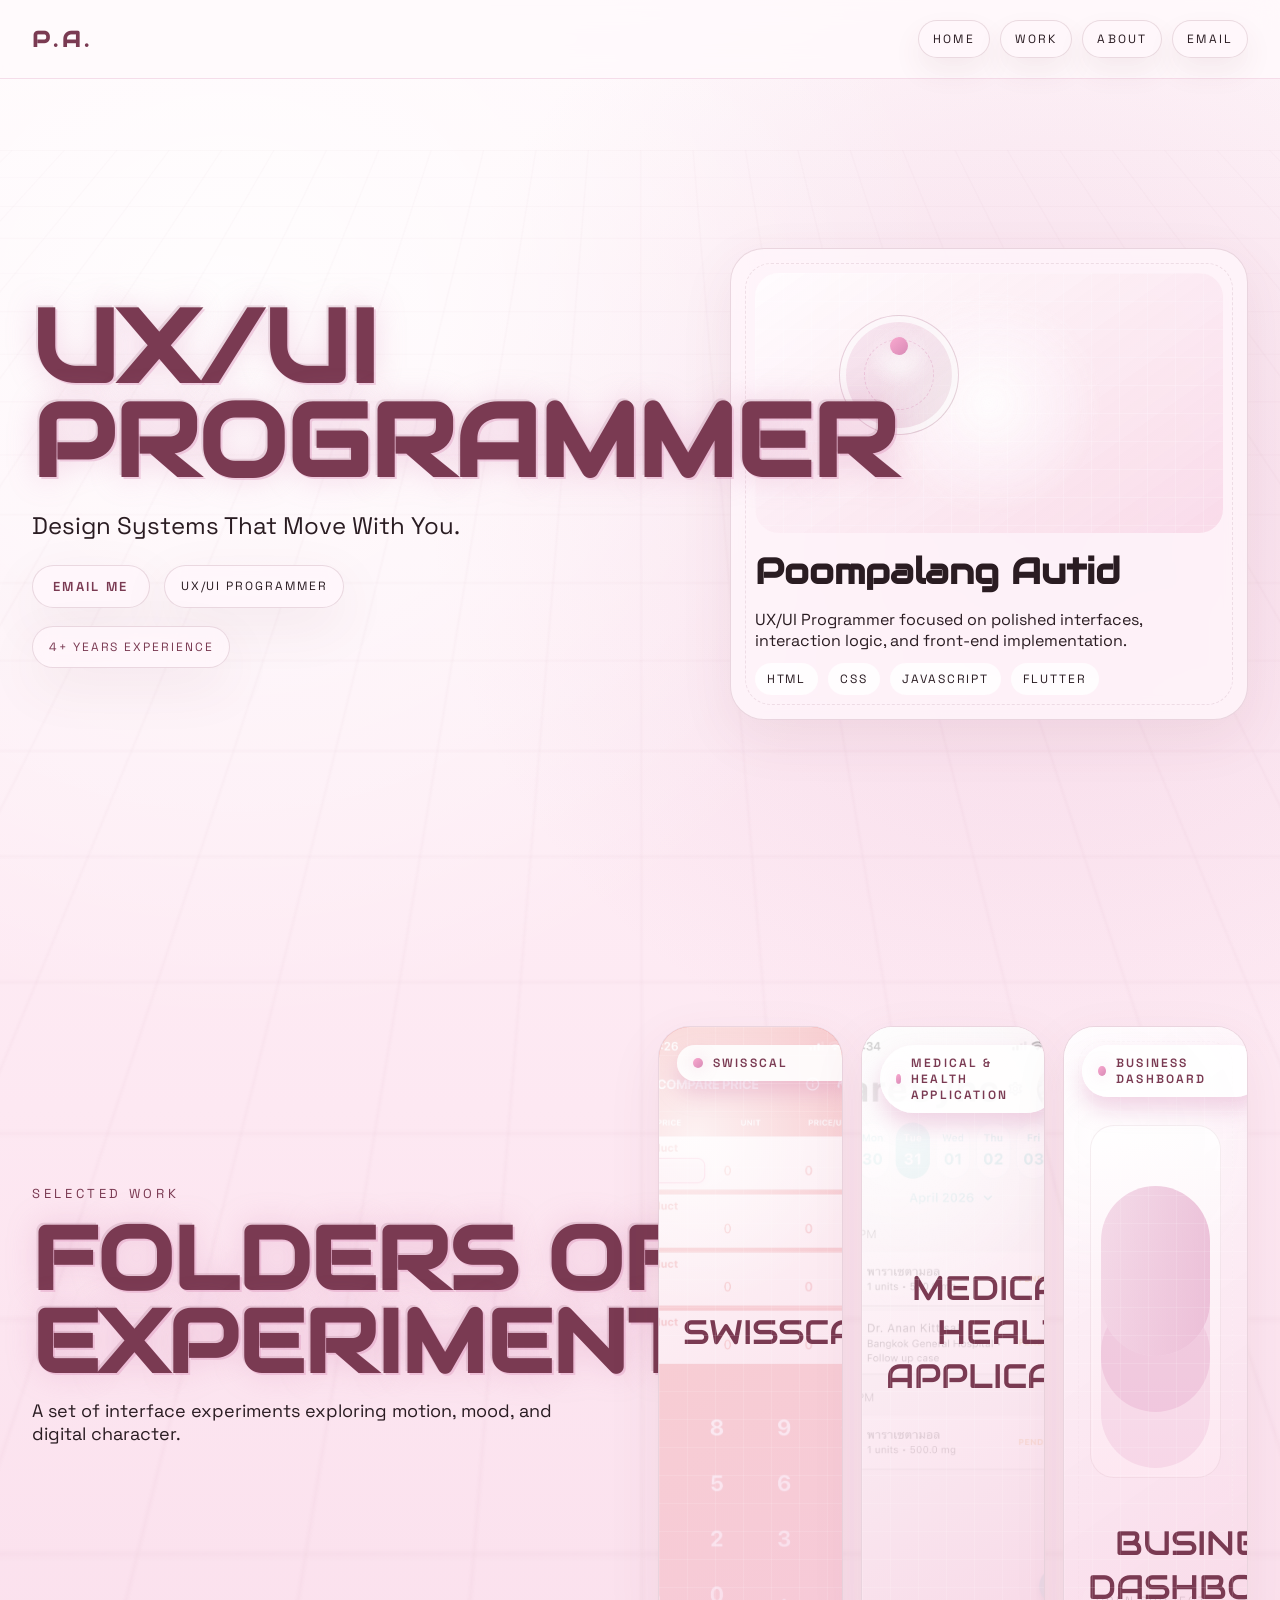
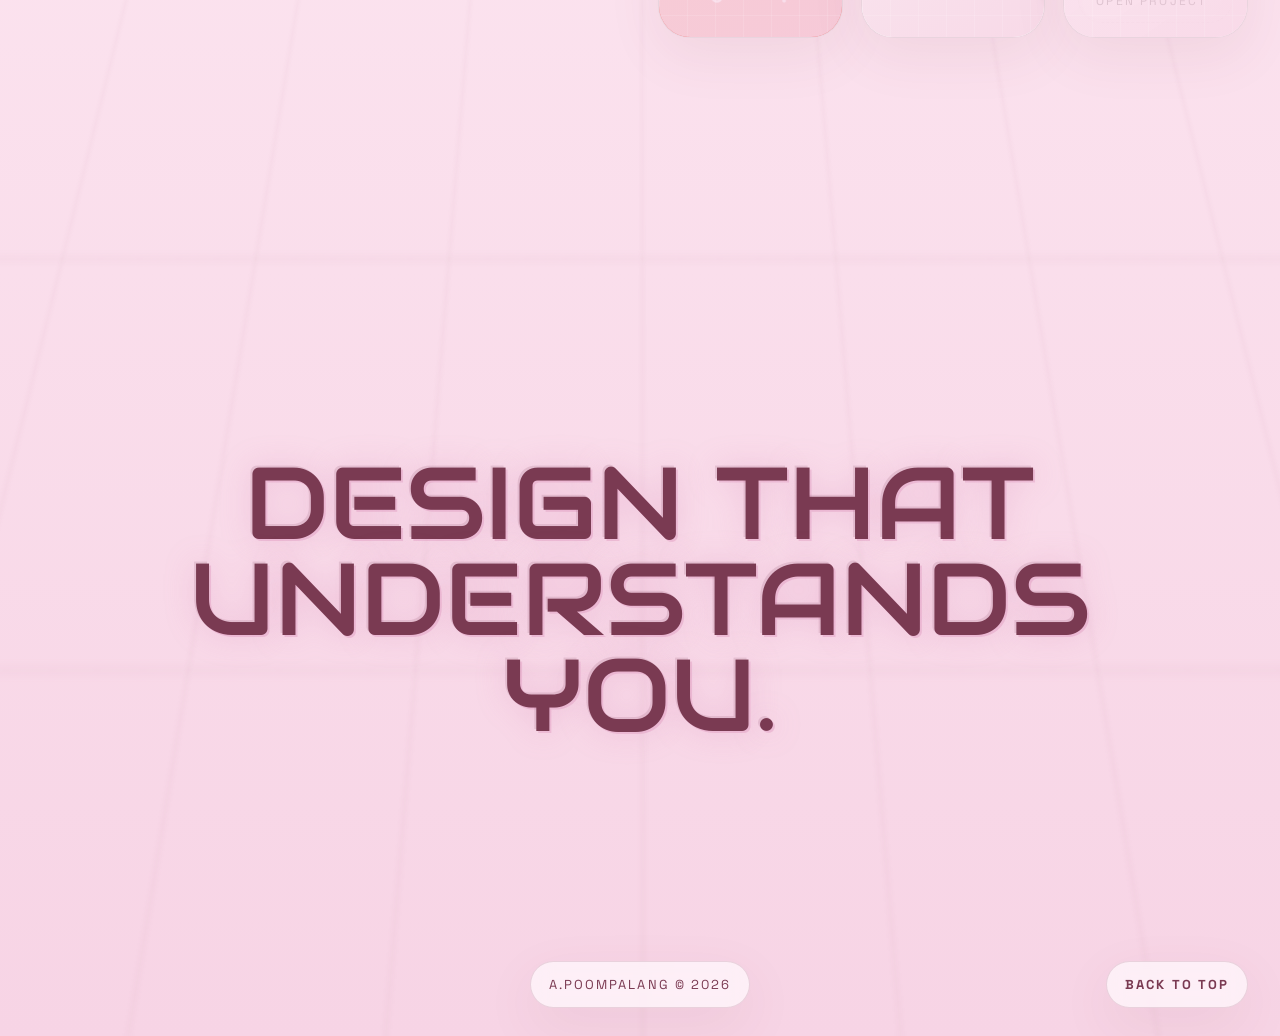
==== commit 9fa31337: "290469" ====
--- a/index.html
+++ b/index.html
@@ -75,11 +75,11 @@
             </div>
           </a>
 
-          <a class="folder-card" href="karesync.html">
-            <div class="folder-tab">KareSync</div>
+          <a class="folder-card" href="medhealth.html">
+            <div class="folder-tab">Medical & Health Application</div>
             <div class="folder-body">
-              <img src="assets/karesync/dashboard.png" alt="KareSync project preview" onerror="this.style.display='none'; this.nextElementSibling.hidden=false;" />
-              <div class="folder-preview-fallback" hidden>KareSync</div>
+              <img src="assets/medhealth/dashboard.png" alt="Medical & Health Application project preview" onerror="this.style.display='none'; this.nextElementSibling.hidden=false;" />
+              <div class="folder-preview-fallback" hidden>Medical & Health Application</div>
             </div>
           </a>
 
@@ -125,3 +125,4 @@
     <script src="script.js"></script>
   </body>
 </html>
+
--- a/styles.css
+++ b/styles.css
@@ -1,4 +1,4 @@
-:root {
+﻿:root {
   --pink-100: #fef2f7;
   --pink-500: #d88ab6;
   --rose-700: #7a3a52;
@@ -827,13 +827,13 @@
 }
 /* Extra scroll space for iPhone slide sections */
 .swisscal-showcase,
-.karesync-showcase {
+.medhealth-showcase {
   min-height: 130vh;
 }
 
 @media (max-width: 720px) {
   .swisscal-showcase,
-  .karesync-showcase {
+  .medhealth-showcase {
     min-height: 120vh;
   }
 }
@@ -2578,9 +2578,9 @@
         }
       }
 
-/* karesync.html */
-
-.karesync-page {
+/* medhealth.html */
+
+.medhealth-page {
         --shell-pad: clamp(20px, 3vw, 32px);
         --panel: rgba(255, 247, 251, 0.76);
         --line: rgba(122, 58, 82, 0.16);
@@ -2590,7 +2590,7 @@
           linear-gradient(180deg, #fff8fb 0%, #fde8f2 40%, #f7d5e6 100%);
       }
 
-      .karesync-page::before {
+      .medhealth-page::before {
         content: "";
         position: fixed;
         inset: 0;
@@ -2606,7 +2606,7 @@
         z-index: 0;
       }
 
-      .karesync-page .nav {
+      .medhealth-page .nav {
         position: fixed;
         top: 0;
         left: 0;
@@ -2618,7 +2618,7 @@
         backdrop-filter: blur(14px);
       }
 
-      .karesync-page .nav .logo {
+      .medhealth-page .nav .logo {
         font-family: "Audiowide", sans-serif;
         font-size: 22px;
         letter-spacing: 0.18em;
@@ -2626,14 +2626,14 @@
         color: var(--rose-700);
       }
 
-      .karesync-page .nav .nav-links {
+      .medhealth-page .nav .nav-links {
         display: flex;
         flex-wrap: wrap;
         justify-content: flex-end;
         gap: 10px;
       }
 
-      .karesync-page .nav .nav-links a {
+      .medhealth-page .nav .nav-links a {
         padding: 10px 14px;
         border-radius: 999px;
         border: 1px solid rgba(122, 58, 82, 0.16);
@@ -2645,13 +2645,13 @@
         transition: transform 0.3s var(--ease), box-shadow 0.3s var(--ease), background 0.3s var(--ease);
       }
 
-      .karesync-page .nav .nav-links a:hover {
+      .medhealth-page .nav .nav-links a:hover {
         transform: translateY(-2px);
         box-shadow: 0 16px 32px rgba(122, 58, 82, 0.14);
         background: rgba(255, 255, 255, 0.88);
       }
 
-      .karesync-shell {
+      .medhealth-shell {
         position: relative;
         z-index: 1;
         padding-top: 88px;
@@ -3347,12 +3347,12 @@
       }
 
       @media (max-width: 720px) {
-        .karesync-page .nav {
+        .medhealth-page .nav {
           position: fixed;
           align-items: flex-start;
         }
 
-        .karesync-shell {
+        .medhealth-shell {
           padding-top: 116px;
         }
 
@@ -4092,22 +4092,43 @@
 
 
 
-.karesync-page .hero-title {
+.medhealth-page .hero-title {
   font-size: clamp(52px, 9vw, 132px);
   max-width: 100%;
 }
 
 
-.karesync-page .preview-layout {
+.medhealth-page .preview-layout {
   display: block;
 }
 
-.karesync-page .device-stage {
+.medhealth-page .device-stage {
   width: 100%;
   max-width: none;
 }
 
-.karesync-page .device-cluster {
+.medhealth-page .device-cluster {
   width: 100%;
 }
 
+
+
+.medhealth-page .hero-title {
+  font-size: 88px;
+  line-height: 0.95;
+  max-width: 100%;
+  overflow-wrap: break-word;
+}
+
+@media (max-width: 900px) {
+  .medhealth-page .hero-title {
+    font-size: 64px;
+  }
+}
+
+@media (max-width: 560px) {
+  .medhealth-page .hero-title {
+    font-size: 42px;
+  }
+}
+
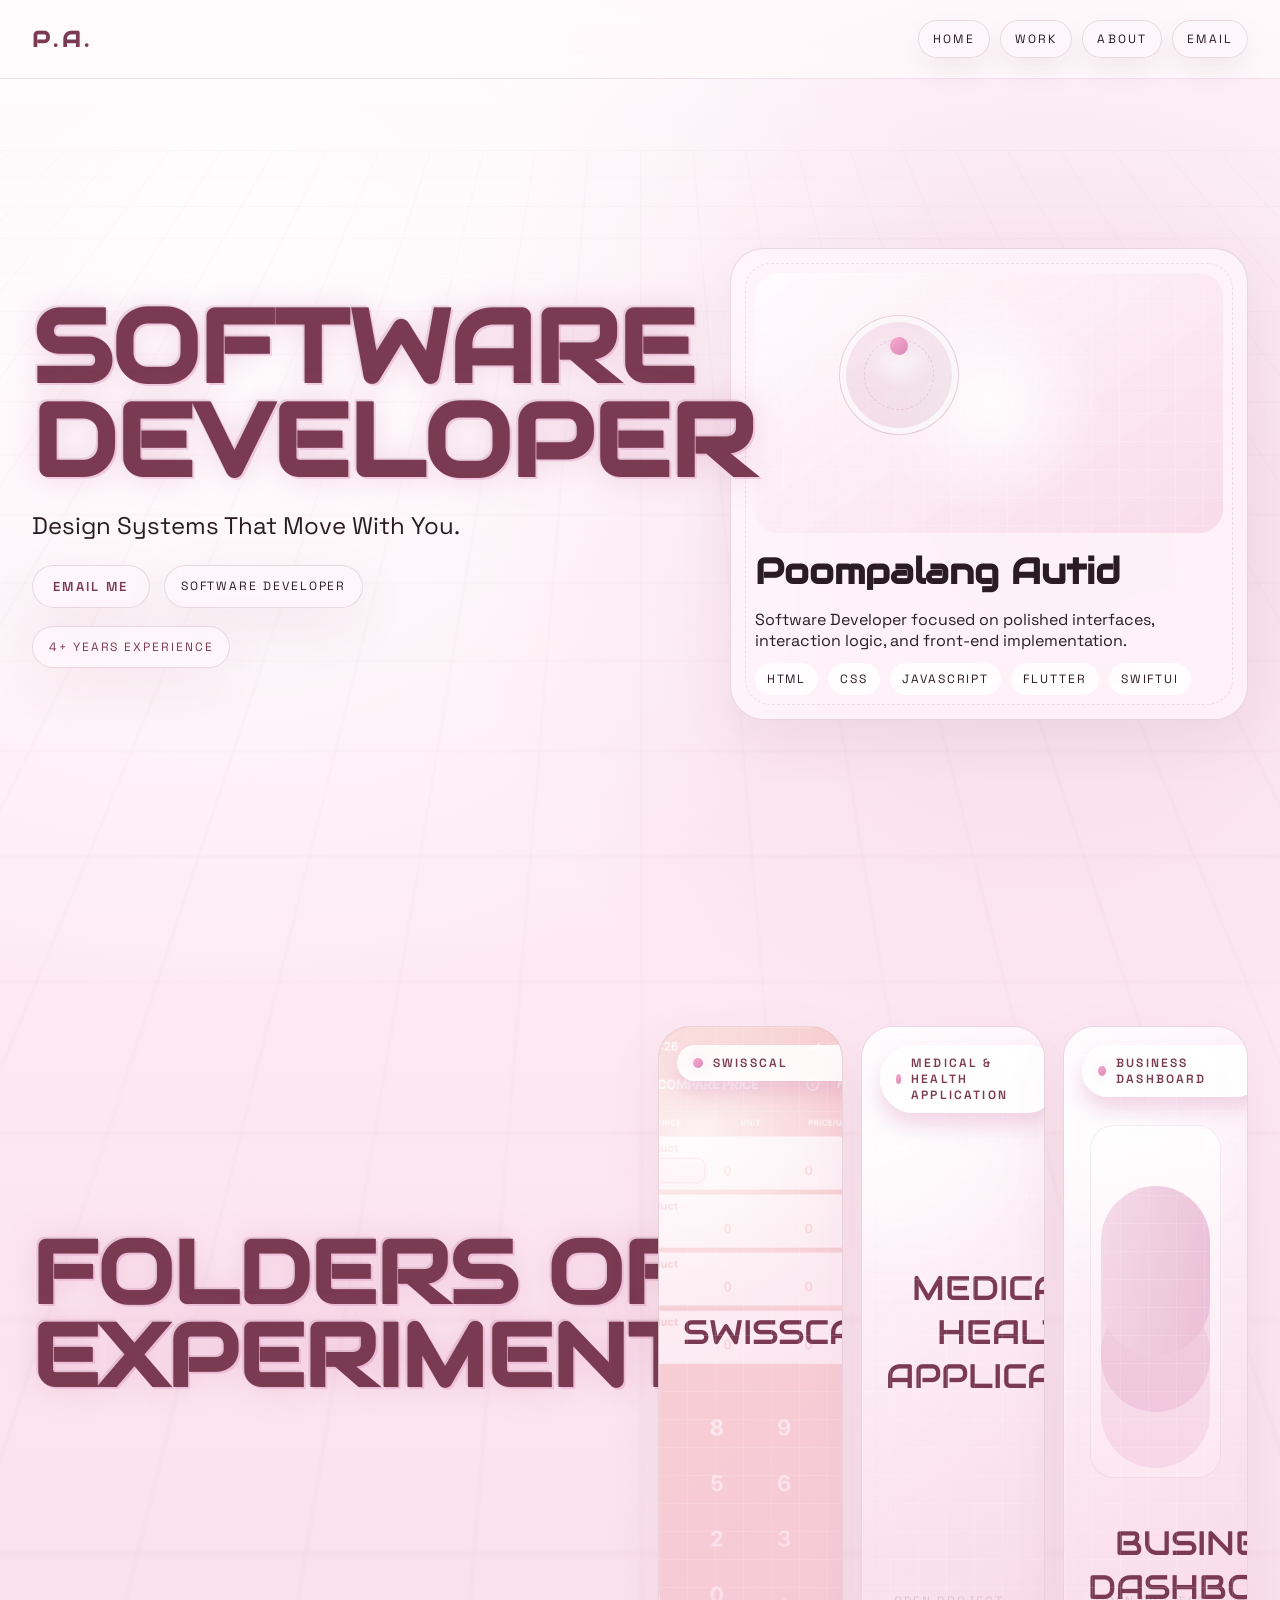
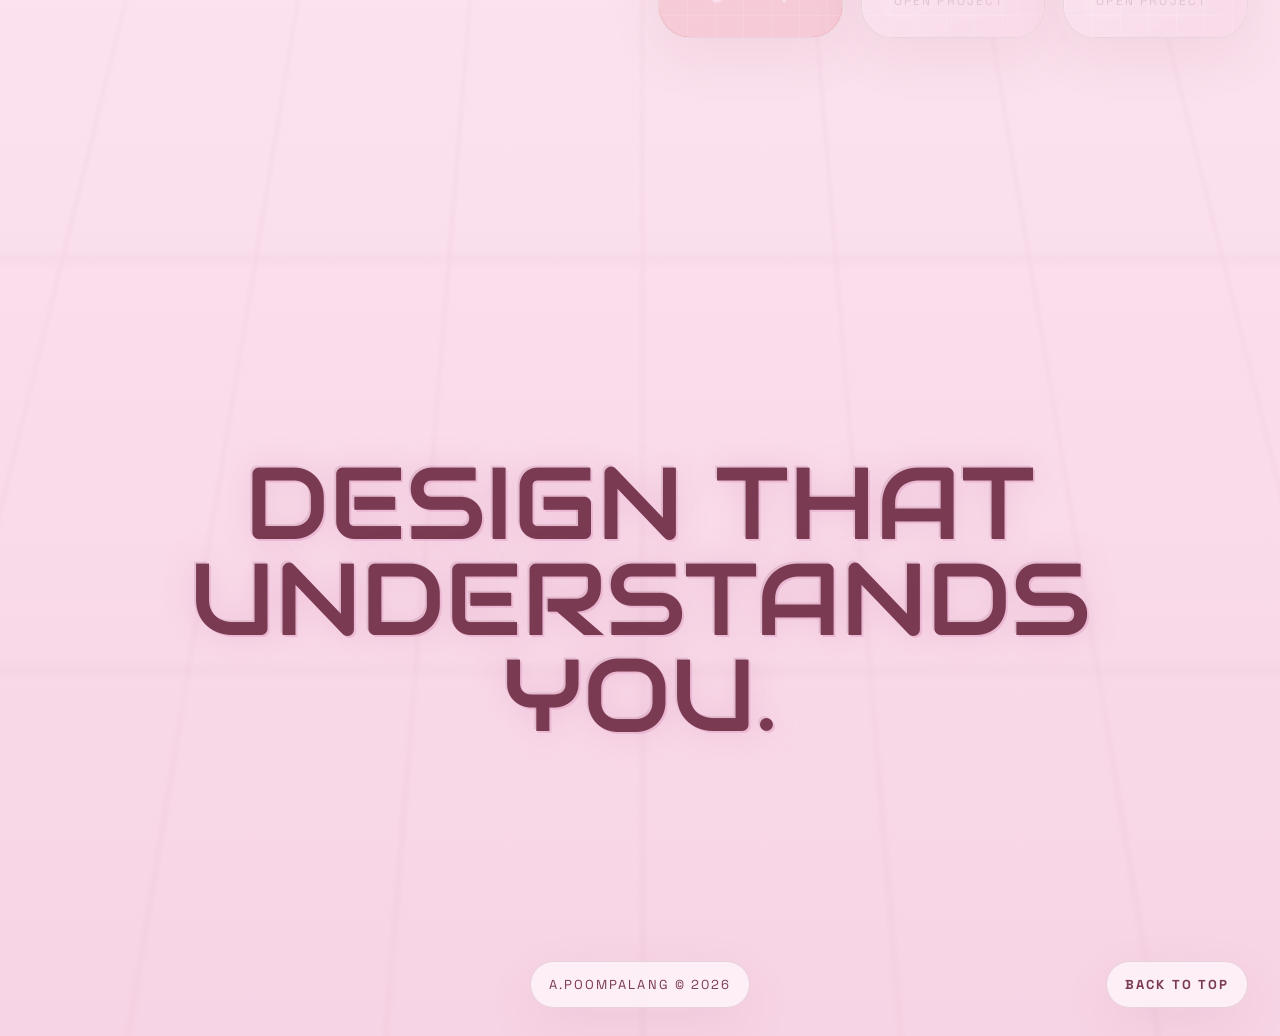
==== commit d603b435: "100669" ====
--- a/index.html
+++ b/index.html
@@ -28,13 +28,13 @@
         <div class="hero-grid">
           <div class="hero-copy">
             <!-- <p class="eyebrow">Retro Futurism Portfolio</p> -->
-            <h1><span>UX/UI</span><span>Programmer</span></h1>
+            <h1><span>Software</span><span>Developer</span></h1>
             <p class="lead">
               Design Systems That Move With You.
             </p>
             <div class="cta-row">
               <a class="btn primary" href="mailto:poompalang8@gmail.com">Email Me</a>
-              <span class="hero-signal">UX/UI Programmer</span>
+              <span class="hero-signal">Software Developer</span>
             </div>
             <div class="hero-meta">
               <span>4+ Years Experience</span>
@@ -47,12 +47,13 @@
             </div>
             <div class="hero-card-body">
               <h2>Poompalang Autid</h2>
-              <p>UX/UI Programmer focused on polished interfaces, interaction logic, and front-end implementation.</p>
+              <p>Software Developer focused on polished interfaces, interaction logic, and front-end implementation.</p>
               <div class="tag-row">
                 <span>HTML</span>
                 <span>CSS</span>
                 <span>JavaScript</span>
                 <span>Flutter</span>
+                <span>SwiftUI</span>
               </div>
             </div>
           </div>
@@ -61,13 +62,13 @@
 
       <section class="work-folders" id="work">
         <div class="work-header">
-          <p class="eyebrow">Selected Work</p>
+          <!-- <p class="eyebrow">Selected Work</p> -->
           <h2>Folders of Experiments</h2>
-          <p class="lead">A set of interface experiments exploring motion, mood, and digital character.</p>
+          <!-- <p class="lead">A set of interface experiments exploring motion, mood, and digital character.</p> -->
         </div>
 
         <div class="folder-stack" aria-label="Project folders">
-          <a class="folder-card" href="swisscal.html">
+          <a class="folder-card" href="">
             <div class="folder-tab">SwissCal</div>
             <div class="folder-body">
               <img src="assets/swisscal/compare.png" alt="SwissCal project preview" onerror="this.style.display='none'; this.nextElementSibling.hidden=false;" />
@@ -75,15 +76,14 @@
             </div>
           </a>
 
-          <a class="folder-card" href="medhealth.html">
+          <a class="folder-card" href="">
             <div class="folder-tab">Medical & Health Application</div>
             <div class="folder-body">
-              <img src="assets/medhealth/dashboard.png" alt="Medical & Health Application project preview" onerror="this.style.display='none'; this.nextElementSibling.hidden=false;" />
-              <div class="folder-preview-fallback" hidden>Medical & Health Application</div>
+              <div class="folder-preview-fallback">Medical & Health Application</div>
             </div>
           </a>
 
-          <a class="folder-card" href="business-dashboard.html">
+          <a class="folder-card" href="">
             <div class="folder-tab">Business Dashboard</div>
             <div class="folder-body">
               <div class="folder-preview-fallback dashboard-fallback">Business Dashboard</div>
@@ -125,4 +125,3 @@
     <script src="script.js"></script>
   </body>
 </html>
-
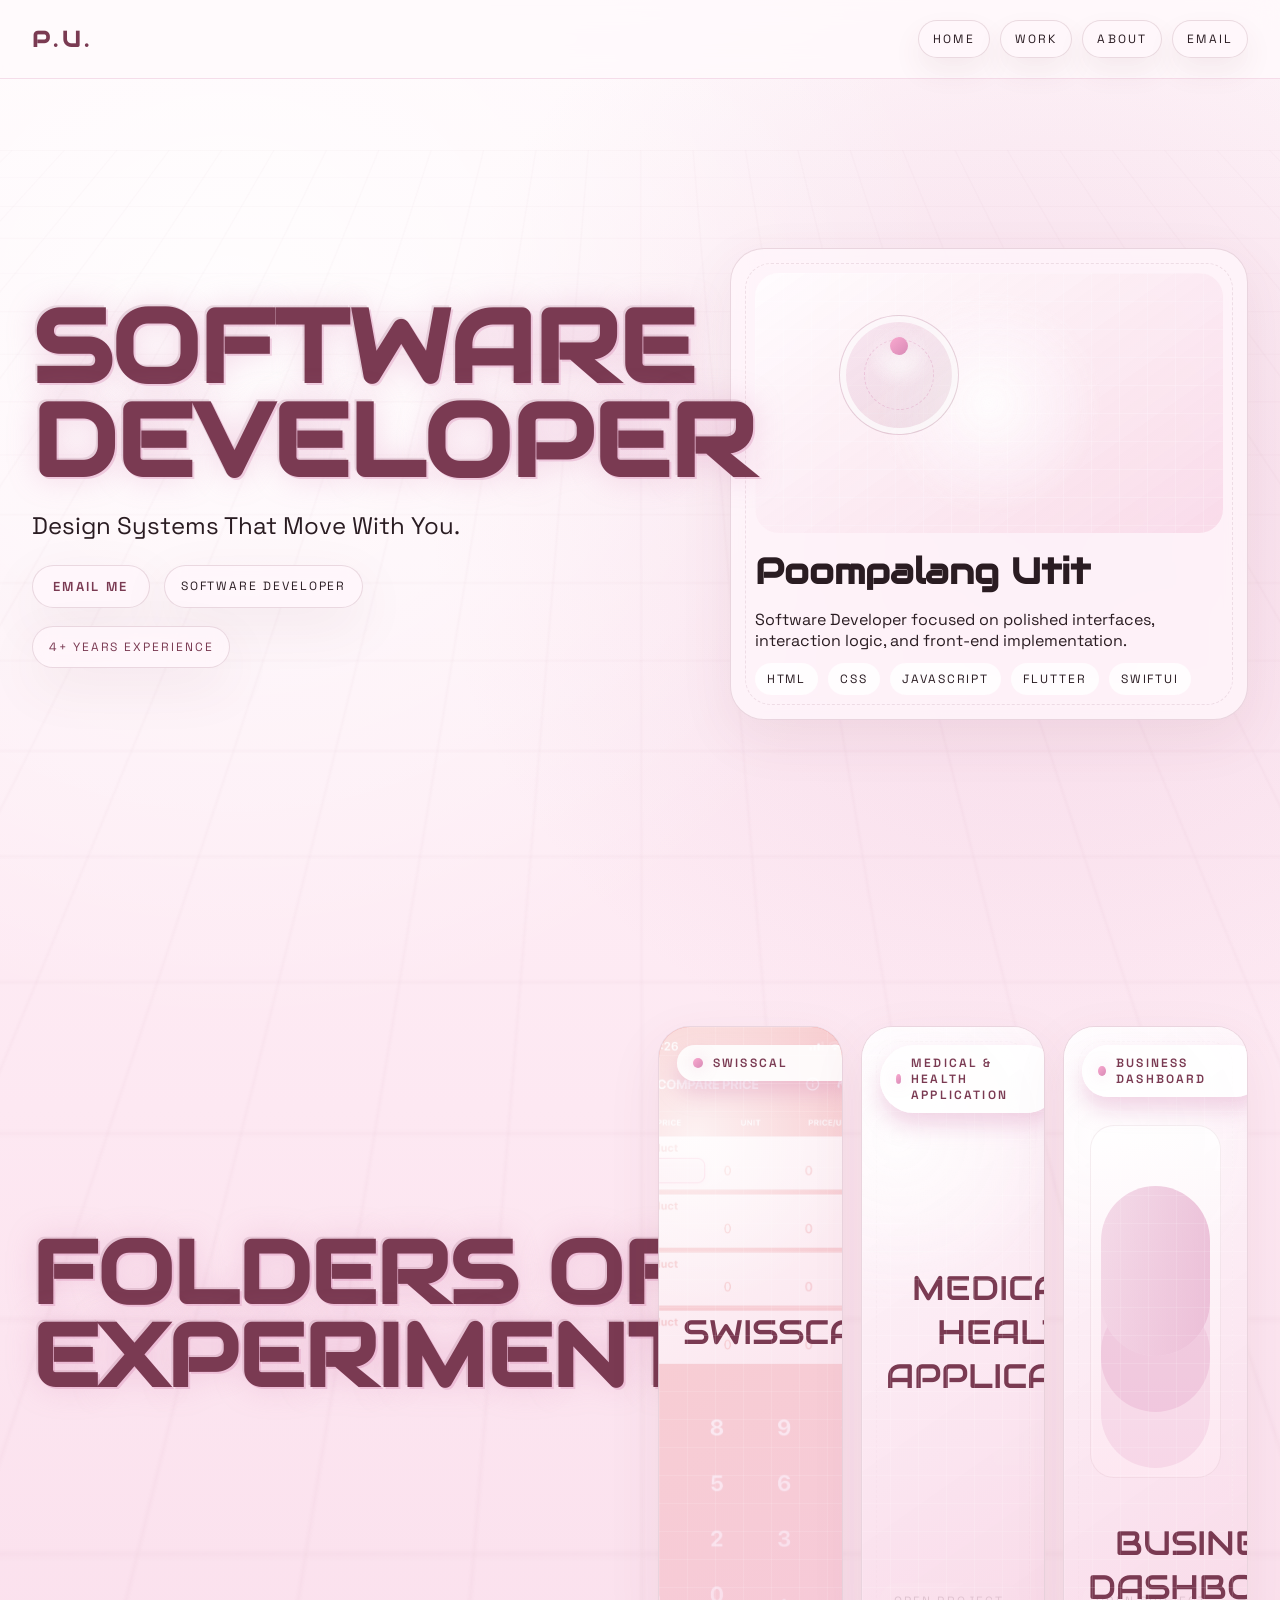
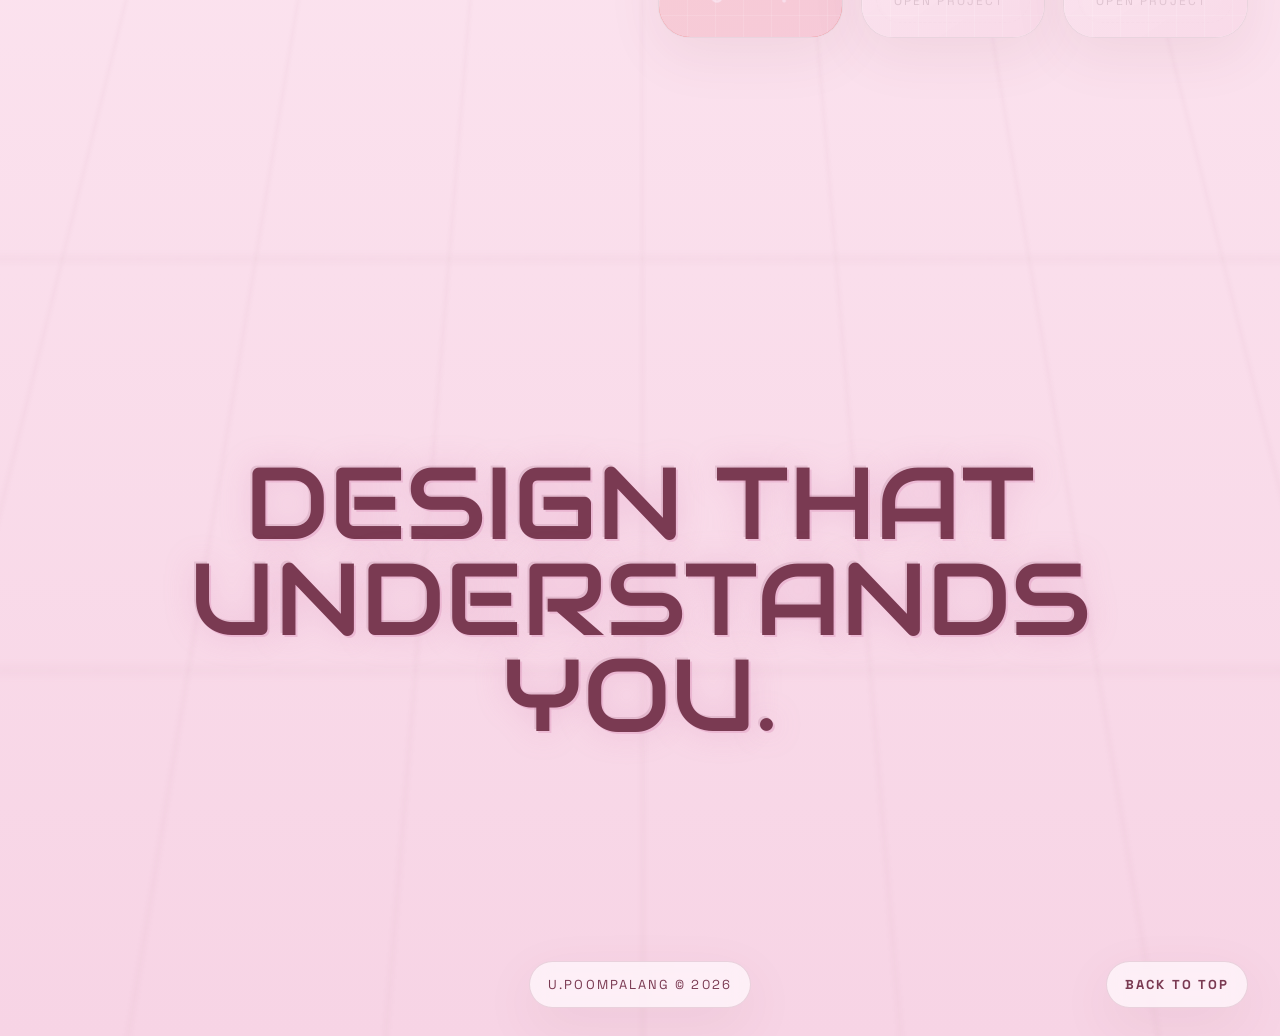
==== commit 21c61108: "100669-2" ====
--- a/index.html
+++ b/index.html
@@ -16,7 +16,7 @@
     <div class="page">
       <header class="hero" id="top">
         <nav class="nav">
-          <div class="logo">P.A.</div>
+          <div class="logo">P.U.</div>
           <div class="nav-links">
             <a href="index.html#top">Home</a>
             <a href="index.html#work">Work</a>
@@ -46,7 +46,7 @@
               <div class="avatar"></div>
             </div>
             <div class="hero-card-body">
-              <h2>Poompalang Autid</h2>
+              <h2>Poompalang Utit</h2>
               <p>Software Developer focused on polished interfaces, interaction logic, and front-end implementation.</p>
               <div class="tag-row">
                 <span>HTML</span>
@@ -117,7 +117,7 @@
 
         <div class="design-footer-meta">
           <div></div>
-          <p class="footer-signature">A.POOMPALANG &copy; 2026</p>
+          <p class="footer-signature">U.POOMPALANG &copy; 2026</p>
           <a class="back-top" href="#top">Back to top</a>
         </div>
       </section>
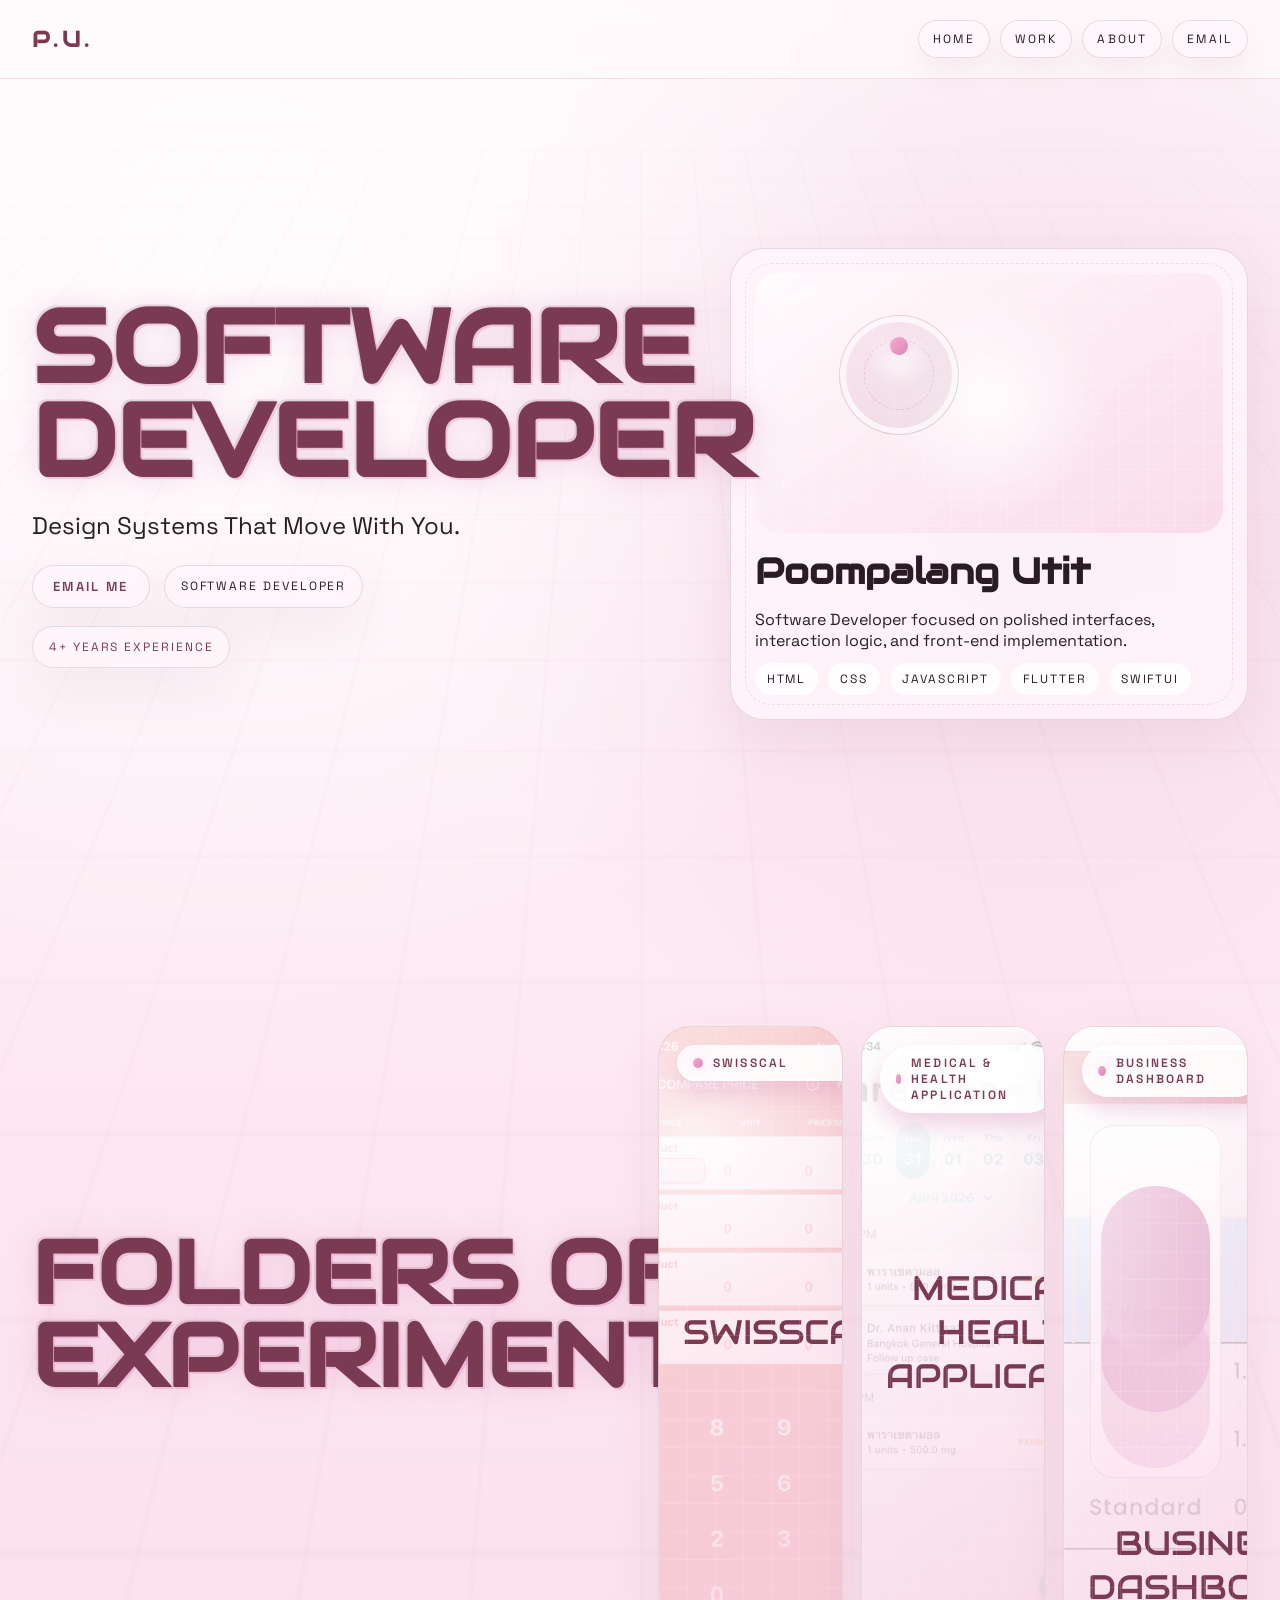
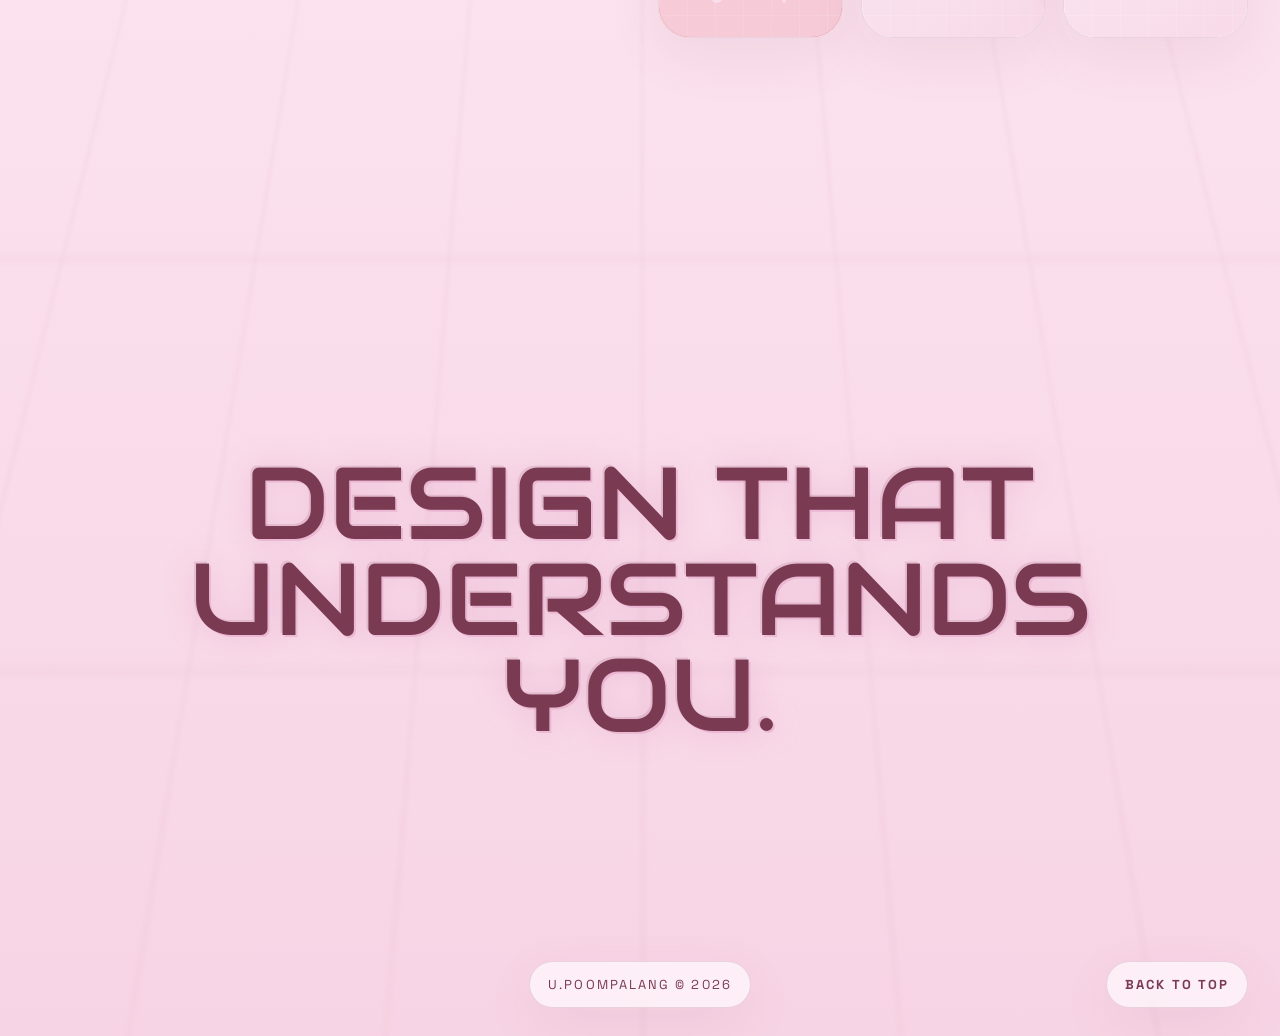
==== commit dc9faebe: "180869-2" ====
--- a/index.html
+++ b/index.html
@@ -68,7 +68,7 @@
         </div>
 
         <div class="folder-stack" aria-label="Project folders">
-          <a class="folder-card" href="">
+          <a class="folder-card" href="swisscal.html">
             <div class="folder-tab">SwissCal</div>
             <div class="folder-body">
               <img src="assets/swisscal/compare.png" alt="SwissCal project preview" onerror="this.style.display='none'; this.nextElementSibling.hidden=false;" />
@@ -76,17 +76,19 @@
             </div>
           </a>
 
-          <a class="folder-card" href="">
+          <a class="folder-card" href="medhealth.html">
             <div class="folder-tab">Medical & Health Application</div>
             <div class="folder-body">
-              <div class="folder-preview-fallback">Medical & Health Application</div>
+              <img src="assets/medhealth/dashboard.png" alt="Medical & Health Application project preview" onerror="this.style.display='none'; this.nextElementSibling.hidden=false;" />
+              <div class="folder-preview-fallback" hidden>Medical & Health Application</div>
             </div>
           </a>
 
-          <a class="folder-card" href="">
+          <a class="folder-card" href="business-dashboard.html">
             <div class="folder-tab">Business Dashboard</div>
             <div class="folder-body">
-              <div class="folder-preview-fallback dashboard-fallback">Business Dashboard</div>
+              <img src="assets/business/ex1.png" alt="Business Dashboard project preview" onerror="this.style.display='none'; this.nextElementSibling.hidden=false;" />
+              <div class="folder-preview-fallback dashboard-fallback" hidden>Business Dashboard</div>
             </div>
           </a>
         </div>
